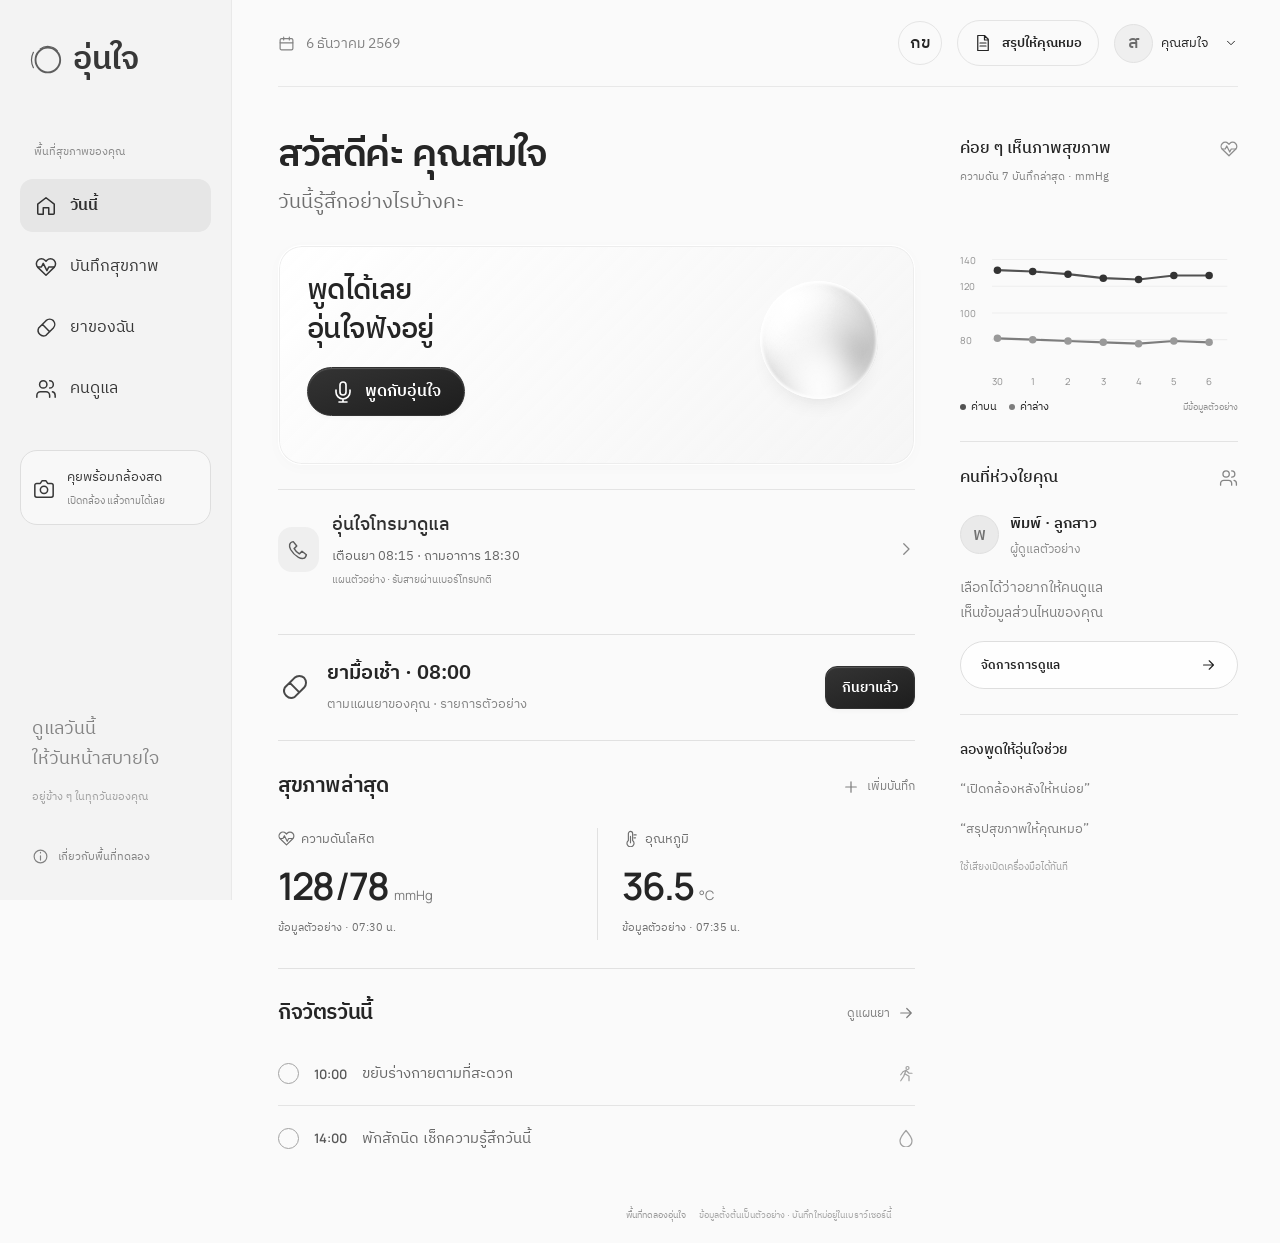
==== prototype/index.html @ 1c6ac7dd "Add Aunjai health companion prototype with continuous voice and camera" ====
<!doctype html>
<html lang="th">
<head>
  <meta charset="UTF-8">
  <meta name="viewport" content="width=device-width, initial-scale=1, viewport-fit=cover">
  <meta name="theme-color" content="#f8f8f8">
  <meta name="description" content="อุ่นใจ ผู้ช่วยจดจำสุขภาพระหว่างวัน ต้นแบบสำหรับผู้สูงอายุและคนที่ห่วงใย">
  <title>อุ่นใจ · ดูแลวันนี้ ให้วันหน้าสบายใจ</title>
  <link rel="icon" href="./assets/favicon.svg" type="image/svg+xml">
  <link rel="preconnect" href="https://fonts.googleapis.com">
  <link rel="preconnect" href="https://fonts.gstatic.com" crossorigin>
  <link href="https://fonts.googleapis.com/css2?family=Manrope:wght@400;500;600;700;800&family=IBM+Plex+Sans+Thai:wght@400;500;600;700&display=swap" rel="stylesheet">
  <link rel="stylesheet" href="./styles.css">
  <link rel="stylesheet" href="./conversation.css">
</head>
<body>
  <a class="skip-link" href="#content">ข้ามไปเนื้อหา</a>
  <aside id="sidebar" class="sidebar" aria-label="เมนูหลัก"></aside>
  <div class="workspace">
    <header id="header" class="topbar"></header>
    <main id="content" tabindex="-1"></main>
    <footer class="app-footer"><span class="status-dot"></span> พื้นที่ทดลองอุ่นใจ <span>ข้อมูลตั้งต้นเป็นตัวอย่าง · บันทึกใหม่อยู่ในเบราว์เซอร์นี้</span></footer>
  </div>
  <nav id="mobile-nav" class="mobile-nav" aria-label="เมนูมือถือ"></nav>
  <dialog id="modal" aria-labelledby="modal-title"></dialog>
  <div id="toast" class="toast" role="status" aria-live="polite"></div>
  <script type="module" src="./app.js"></script>
</body>
</html>
---- prototype/styles.css ----
:root {
  --forest: #424242; --deep: #343434; --muted: #707070; --sage: #e4e4e4;
  --peach: #dcdcdc; --orange: #6a6a6a; --line: rgba(65,92,69,.12);
  --glass: rgba(255,255,249,.58); --shadow: 0 8px 32px rgba(54,76,46,.045), inset 0 1px 1px #ffffffed, inset 0 -1px 1px #ffffff66;
  --radius: 24px; --font: 'Sarabun', sans-serif; --numbers: 'Manrope','Sarabun',sans-serif;
  color: var(--forest); font-family: var(--font); font-size: 16px; font-synthesis: none;
  background: #f0f0f0;
}
* { box-sizing: border-box; }
body { margin: 0; min-width: 320px; min-height: 100vh; background: radial-gradient(ellipse at 90% 3%,#dadadaa8,transparent 36%),radial-gradient(ellipse at 64% 35%,#dcdcdc85,transparent 38%),radial-gradient(ellipse at 10% 85%,#c9c9c98f,transparent 42%),#f2f2f2; background-attachment: fixed; }
body::before { content:''; position: fixed; width: 500px; height: 500px; top: -380px; left: 50%; border-radius: 50%; background: #cccccc85; filter: blur(45px); z-index: -1; }
button, input, textarea, select { font: inherit; }
button, a, input, textarea, select { -webkit-tap-highlight-color: transparent; }
button, a { touch-action: manipulation; }
button { cursor: pointer; color: inherit; }
a { color: inherit; text-decoration: none; }
button { border: 0; }
button:disabled { opacity: .4; cursor: not-allowed; }
:focus-visible { outline: 3px solid #727272; outline-offset: 5px; }
h1,h2,h3,p { margin: 0; }
h1 { font-size: clamp(30px,3vw,42px); line-height: 1.45; font-weight: 700; letter-spacing: -.8px; }
h2 { font-size: 23px; line-height: 1.5; font-weight: 700; }
h3 { font-size: 20px; line-height: 1.5; font-weight: 600; }
p { line-height: 1.65; }
small { font-size: 14px; }
.icon { width: 24px; height: 24px; flex-shrink: 0; vertical-align: middle; }
[hidden] { display: none !important; }
.skip-link { position: fixed; top: -100px; left: 16px; z-index: 100; padding: 12px 24px; background: var(--deep); color: white; border-radius: 12px; }
.skip-link:focus { top: 16px; }
.glass { border: 1px solid #fdfdfde8; border-radius: var(--radius); background: var(--glass); box-shadow: var(--shadow); backdrop-filter: blur(24px) saturate(125%); -webkit-backdrop-filter: blur(24px) saturate(125%); }
.sidebar { width: 238px; position: fixed; inset: 16px auto 16px 16px; z-index: 5; border-radius: 28px; padding: 34px 18px 18px; display: flex; flex-direction: column; overflow: hidden; color: #f4f4f4; border: 1px solid #ffffff8f; background: linear-gradient(145deg,#5c5c5cf0,#424242ee 60%,#545454f0); box-shadow: inset 1px 1px 4px #ffffff80, 6px 18px 36px #42424220; backdrop-filter: blur(32px); }
.brand { display: flex; gap: 11px; align-items: center; padding: 0 12px; font-size: 34px; font-weight: 700; letter-spacing: -.4px; }
.brand>svg { width: 37px; height: 46px; color: #e7e7e7; }
.brand small { display: block; font: 6px var(--numbers); font-weight: 600; letter-spacing: 1.1px; margin-top: 3px; color: #d2d2d2; white-space: nowrap; }
.sidebar-label { font-size: 12px; color: #c8c8c8; margin: 50px 16px 18px; }
.nav-item { min-height: 57px; margin-bottom: 9px; display: flex; align-items: center; gap: 14px; border: 1px solid transparent; border-radius: 15px; padding: 0 17px; font-size: 18px; font-weight: 500; position: relative; transition: background .2s, transform .2s; }
.nav-item:hover { background: #ffffff10; }
.nav-item.active { background: linear-gradient(135deg,#f9f9f9ec,#e9e9e9d9); color: #414141; border: 1px solid #fff9; box-shadow: 0 3px 12px #21212114,inset 0 1px 1px white; font-weight: 700; }
.nav-item.active i { width: 5px; height: 5px; border-radius: 50%; background: #5a5a5a; margin-left: auto; }
.sidebar-camera { display: flex; align-items: center; text-align: left; gap: 10px; margin: 22px 5px 10px; padding: 17px 10px; min-height: 80px; border-radius: 17px; background: #ffffff0b; border: 1px solid #ffffff30; font-size: 14px; }
.sidebar-camera>svg:last-child { display: none; }
.sidebar-camera small { display: block; font-size: 11px; margin-top: 5px; color: #d5d5d5; }
.sidebar-bottom { position: relative; margin-top: auto; padding: 55px 16px 30px; }
.sidebar-bottom p { font-size: 24px; font-weight: 500; line-height: 1.6; position: relative; }
.sidebar-bottom>span { font-size: 12px; color: #cbcbcb; display: block; margin-top: 13px; }
.leaf-art { position: absolute; transform: rotate(20deg); width: 210px; right: -85px; bottom: 60px; color: #ffffff07; }
.sidebar-help { background: none; text-align: left; font-size: 12px; padding: 12px 16px 4px; display: flex; gap: 9px; color: #d8d8d8; position: relative; }
.sidebar-help .icon { width: 17px; height: 17px; }
.workspace { margin-left: 277px; padding-right: 32px; max-width: 1900px; }
.topbar { height: 96px; display: flex; align-items: center; justify-content: space-between; gap: 20px; border-bottom: 1px solid #ababab2b; }
.date-line { display: flex; gap: 11px; align-items: center; font-size: 15px; color: #5f5f5f; }
.date-line .icon { width: 19px; }
.header-actions { display: flex; align-items: center; gap: 18px; }
.text-size { height: 43px; width: 45px; font-weight: 600; font-size: 19px; background: #ffffff60; border: 1px solid #fff; border-radius: 13px; }
.text-size.selected { background: var(--forest); color: white; }
.profile { display: flex; align-items: center; gap: 9px; background: none; font-size: 15px; padding: 0; min-height: 48px; }
.profile>.icon { width: 14px; margin-left: 8px; }
.avatar { display: inline-flex; justify-content: center; align-items: center; width: 42px; height: 42px; border-radius: 50%; border: 1px solid #fff; background: linear-gradient(135deg,#e0e0e0,#c8c8c8); color: #585858; font-size: 22px; font-weight: 500; flex-shrink: 0; }
.avatar.peach { background: linear-gradient(135deg,#e8e8e8,#cacaca); color: #5b5b5b; }
.avatar.big { width: 80px; height: 80px; font-size: 40px; }
.mobile-brand,.mobile-nav { display: none; }
main { padding-top: 32px; min-height: calc(100vh - 145px); }
.dashboard { display: grid; grid-template-columns: minmax(0,1fr) 295px; gap: 25px; max-width: 1320px; margin: auto; }
.main-column { min-width: 0; }
.greeting { margin-bottom: 25px; }
.soft-label { color: #787878; font-size: 13px; margin-bottom: 5px; }
.greeting p { color: #6a6a6a; font-size: 19px; margin-top: 3px; }
.greeting-sun { display: inline-flex; margin-left: 13px; color: #7d7d7d; vertical-align: middle; }
.greeting-sun .icon { width: 28px; height: 28px; stroke-width: 1.25; }
.assistant-card { min-height: 260px; padding: 26px 30px 22px; position: relative; overflow: hidden; background: linear-gradient(115deg,#eaeaeacf 25%,#eeeeee4f 70%,#ebebeb91); border-color: #fff; box-shadow: 0 12px 40px #87878712,inset 0 1px 2px #fff; }
.assistant-card::before { content:''; position: absolute; width: 340px; height: 340px; background: radial-gradient(circle,#f8f8f8ac,transparent 66%); right: -65px; top: -60px; }
.assistant-copy { position: relative; z-index: 2; }
.assistant-label { display: inline-flex; align-items: center; gap: 7px; font-size: 12px; color: #6a6a6a; margin-bottom: 10px; }
.status-dot { width: 6px; height: 6px; background: #6f6f6f; border-radius: 50%; display: inline-block; box-shadow: 0 0 0 3px #9a9a9a13; flex-shrink: 0; }
.assistant-card h2 { font-size: clamp(28px,2.6vw,37px); letter-spacing: -.4px; line-height: 1.35; font-weight: 700; }
.assistant-card p { font-size: 16px; color: #626262; margin: 13px 0 18px; }
.assistant-copy>.button { min-height: 51px; padding: 10px 23px; }
.assistant-signature { position: absolute; bottom: 20px; right: 24px; font: 8px var(--numbers); letter-spacing: 2px; color: #7a7a7a; }
.button { display: inline-flex; gap: 10px; justify-content: center; align-items: center; min-height: 51px; border-radius: 14px; padding: 11px 20px; font-size: 17px; font-weight: 600; white-space: normal; transition: transform .18s,box-shadow .18s,background .18s; border: 1px solid transparent; }
.button:hover:not(:disabled) { transform: translateY(-2px); box-shadow: 0 6px 18px #3d3d3d16; }
.button:active:not(:disabled) { transform: translateY(0) scale(.98); }
.button.primary { background: linear-gradient(145deg,#555555,#404040); color: #fefefe; border: 1px solid #787878; box-shadow: inset 0 1px 1px #ffffff48,0 3px 6px #40404012; }
.button.outline { background: #ffffff60; border-color: #88888850; }
.button.subtle { background: #ffffff75; border: 1px solid white; }
.button.compact { min-height: 43px; padding: 9px 16px; font-size: 15px; }
.button.full { width: 100%; }
.text-button { display: inline-flex; align-items: center; justify-content: center; gap: 7px; background: none; font-size: 14px; padding: 8px 0; min-height: 42px; font-weight: 600; }
.text-button .icon { width: 18px; height: 18px; }
.text-button:hover { text-decoration: underline; text-underline-offset: 4px; }
.camera-link { margin-left: 15px; font-size: 13px; }
.icon-button { display: inline-flex; align-items: center; justify-content: center; min-height: 46px; min-width: 46px; border-radius: 13px; background: #ffffff66; border: 1px solid #fff9; }
.close-button span { display: none; }
.orb-scene { width: 215px; height: 225px; position: absolute; right: 10px; top: 42px; z-index: 1; pointer-events: none; animation: float 7s ease-in-out infinite; }
.orb { border-radius: 50%; position: absolute; border: 1px solid #fff9; box-shadow: inset -15px -14px 25px #82828224,inset 5px 4px 10px #ffffffd6, 3px 12px 22px #7b7b7b0c; }
.orb-main { width: 123px; height: 158px; left: 60px; top: 20px; transform: rotate(29deg); background: radial-gradient(ellipse at 30% 19%,#f5f5f5fa 1%,#d9d9d9dd 28%,#c0c0c0cc 65%,#a6a6a666 100%); }
.orb-main::after { content:''; position: absolute; width: 70px; height: 104px; border-radius: 50%; left: 9px; top: 5px; border-left: 4px solid #fff9; filter: blur(2px); }
.orb-small { width: 69px; height: 74px; background: radial-gradient(circle at 24% 22%,#f8f8f8,#c9c9c99e 65%,#96969677); top: 129px; left: 30px; transform: rotate(-20deg); z-index: 3; }
.orb-orbit { width: 220px; height: 73px; border: 1px solid #9b9b9ba6; border-top-color: #f7f7f7; border-bottom-color: #96969688; border-radius: 50%; transform: rotate(-33deg); position: absolute; top: 95px; left: -4px; z-index: 4; box-shadow: 0 1px 0 #fff8; }
.orb-shadow { position: absolute; width: 160px; height: 15px; background: #80808022; border-radius: 50%; top: 203px; left: 34px; filter: blur(9px); }
.orb-spark { position: absolute; width: 3px; height: 3px; background: #fdfdfd; border-radius: 50%; top: 11px; left: 39px; box-shadow: 152px 142px 1px #fff; }
@keyframes float { 0%,100%{transform: translateY(0) rotate(-2deg)} 50%{transform: translateY(-7px) rotate(2deg)} }
.med-reminder { display: flex; align-items: center; gap: 16px; padding: 20px 23px; margin-top: 20px; background: linear-gradient(110deg,#e4e4e4da,#e2e2e288); border-color: #f6f6f6; }
.reminder-icon { width: 49px; height: 49px; border-radius: 15px; background: #fff6; border: 1px solid #fff9; color: #757575; display: flex; align-items: center; justify-content: center; flex-shrink: 0; }
.reminder-icon .icon { width: 27px; height: 27px; }
.small-label { font-size: 11px; color: #6c6c6c; display: block; margin-bottom: 1px; }
.med-reminder h3 { font-size: 20px; font-weight: 700; }
.med-reminder p { font-size: 13px; color: #6d6d6d; margin-top: 3px; }
.med-reminder>.button,.med-reminder>.done-pill { margin-left: auto; flex-shrink: 0; }
.med-reminder.completed { background: #e4e4e4a8; }
.done-pill { display: inline-flex; align-items: center; gap: 5px; font-size: 15px; }
.section-heading { display: flex; align-items: center; justify-content: space-between; gap: 12px; }
.section-heading h2 { font-size: 21px; }
.section-heading h2>span { font-size: 13px; color: #878787; font-weight: 400; margin-left: 6px; }
.health-section { margin-top: 21px; }
.metrics { display: grid; grid-template-columns: 1fr 1fr; gap: 15px; margin-top: 10px; }
.metric-card { text-align: left; padding: 17px 20px 16px; background: linear-gradient(135deg,#f2f2f2b8,#e7e7e775); transition: transform .2s; }
.metric-card:hover { transform: translateY(-3px); }
.metric-label { display: flex; gap: 9px; align-items: center; font-size: 15px; font-weight: 600; }
.metric-label>.icon { width: 23px; height: 23px; }
.metric-label>.metric-plus { width: 14px; height: 14px; margin-left: auto; color: #858585; }
.metric-value { font: 700 clamp(30px,2.8vw,39px) var(--numbers); margin: 5px 0 7px 31px; letter-spacing: -1.5px; white-space: nowrap; }
.metric-value .value-slash { font-weight: 400; color: #727272; padding: 0 1px; }
.metric-unit { font-size: 13px; letter-spacing: 0; font-weight: 500; margin-left: 7px; }
.metric-meta { margin-left: 31px; font-size: 11px; color: #6e6e6e; }
.metric-meta>span { color: #7c7c7c; }
.daily-section { margin-top: 22px; }
.daily-list { margin-top: 9px; padding: 4px 19px; }
.daily-row { display: flex; gap: 16px; align-items: center; min-height: 62px; padding: 10px 0; width: 100%; text-align: left; border-bottom: 1px solid var(--line); background: none; }
.daily-row:last-child { border-bottom: 0; }
.task-check { width: 21px; height: 21px; border: 1.4px solid #959595; border-radius: 50%; flex-shrink: 0; }
.task-check .icon { width: 15px; height: 15px; display: block; margin: 2px; }
.daily-row.done .task-check { background: var(--forest); border-color: var(--forest); color: white; }
.task-time { font: 600 13px var(--numbers); color: #757575; }
.task-title { font-size: 15px; }
.task-end { margin-left: auto; color: #8c8c8c; font-size: 12px; }
.task-end .icon { width: 20px; }
.right-column { padding-top: 11px; display: flex; flex-direction: column; gap: 20px; }
.calendar-card { padding: 22px 21px 16px; }
.calendar-card h3 { font-size: 16px; font-weight: 600; }
.calendar-card .section-heading>.icon { width: 19px; height: 19px; color: #757575; }
.calendar-grid { display: grid; grid-template-columns: repeat(7,1fr); gap: 5px 0; margin-top: 16px; text-align: center; }
.calendar-grid>span { height: 27px; display: flex; align-items: center; justify-content: center; font: 500 12px var(--numbers); }
.calendar-grid>.weekday { font: 12px var(--font); color: #949494; margin-bottom: 3px; }
.calendar-grid>.current { background: #b9b9b9; color: #383838; border: 1px solid #eaeaea; border-radius: 50%; width: 28px; justify-self: center; box-shadow: inset 0 1px 1px #fff8,0 2px 6px #87878715; }
.calendar-caption { display: flex; align-items: center; justify-content: center; gap: 8px; margin-top: 16px; padding-top: 13px; border-top: 1px solid var(--line); font-size: 11px; color: #7c7c7c; }
.chart-card { padding: 22px 20px 17px; }
.chart-card h3 { font-size: 16px; }
.chart-card .section-heading>.icon { width: 18px; height: 18px; color: #8d8d8d; }
.chart-card>p { font-size: 11px; color: #828282; margin-top: 4px; }
.bp-chart { width: 100%; display: block; margin-top: 11px; overflow: visible; }
.bp-chart text { font: 9px var(--numbers); fill: #8d8d8d; }
.chart-grid { stroke: #74747416; stroke-width: 1; }
.chart-line { fill: none; stroke-width: 2; stroke-linecap: round; stroke-linejoin: round; }
.chart-line.sys { stroke: #525252; }
.chart-line.dia { stroke: #7d7d7d; }
.chart-legend { display: flex; gap: 12px; align-items: center; margin-top: 8px; }
.chart-legend span { font-size: 11px; display: flex; align-items: center; gap: 5px; }
.chart-legend i { width: 6px; height: 6px; border-radius: 50%; background: #525252; }
.chart-legend span:nth-child(2) i { background: #7d7d7d; }
.chart-legend small { margin-left: auto; font-size: 9px; color: #8e8e8e; }
.family-card { padding: 20px; }
.family-card .section-heading h3 { font-size: 16px; }
.family-card .section-heading>.icon { width: 19px; color: #858585; }
.family-person { display: flex; gap: 11px; align-items: center; margin-top: 17px; }
.family-person strong { font-size: 15px; font-weight: 600; }
.family-person div>span { display: block; font-size: 12px; color: #8c8c8c; margin-top: 3px; }
.family-card>p { margin: 16px 0; font-size: 14px; color: #7f7f7f; }
.family-card>.button { width: 100%; font-size: 13px; min-height: 42px; justify-content: space-between; background: #f4f4f43b; }
.family-card>.button .icon { width: 17px; }
.app-footer { padding: 25px 0 20px; display: flex; justify-content: center; align-items: center; gap: 7px; color: #7c7c7c; font-size: 10px; }
.app-footer>span:last-child { margin-left: 6px; color: #838383; }
.full-page { max-width: 1250px; margin: auto; }
.page-heading { display: flex; align-items: center; justify-content: space-between; gap: 20px; margin: 8px 0 30px; }
.page-heading p { color: #717171; font-size: 18px; margin-top: 5px; }
.history-tools { display: flex; padding: 10px 17px; justify-content: space-between; gap: 10px; margin-bottom: 22px; border-radius: 20px; }
.filter-tabs { display: flex; flex-wrap: wrap; align-items: center; gap: 4px; }
.filter { min-height: 45px; font-size: 15px; padding: 8px 15px; background: none; border-radius: 12px; }
.filter.active { background: #e2e2e2d9; font-weight: 600; box-shadow: inset 0 1px 1px #fff; }
.timeline { padding: 25px 28px; }
.muted { color: #838383; font-size: 14px; }
.event-row { display: flex; align-items: flex-start; gap: 17px; padding: 23px 0; border-bottom: 1px solid var(--line); }
.event-row:last-child { border: 0; padding-bottom: 4px; }
.event-icon { display: inline-flex; align-items: center; justify-content: center; width: 44px; height: 44px; border: 1px solid #fff; background: #e4e4e4a8; border-radius: 14px; flex-shrink: 0; }
.event-icon.symptom,.event-icon.dose { background: #e1e1e1a8; }
.event-body { flex: 1; min-width: 0; }
.event-title { display: flex; align-items: center; gap: 10px; flex-wrap: wrap; }
.event-title h3 { font-size: 18px; }
.source { display: inline-block; padding: 3px 8px; border: 1px solid #b0b0b04a; background: #f6f6f696; font-size: 10px; border-radius: 6px; white-space: nowrap; color: #6e6e6e; }
.source.demo { background: #e7e7e785; border-color: #c5c5c554; color: #6f6f6f; }
.event-body p { font-size: 20px; margin: 4px 0; overflow-wrap: anywhere; }
.event-body>small { color: #848484; font-size: 12px; }
.event-photo { display: block; max-width: 260px; max-height: 200px; border-radius: 15px; margin-top: 12px; }
.privacy-note { display: flex; align-items: center; gap: 8px; color: #818181; font-size: 13px; margin-top: 20px; }
.privacy-note>.icon { width: 17px; height: 17px; }
.empty-state { text-align: center; padding: 50px 20px; color: #747474; }
.empty-state>.icon { width: 45px; height: 45px; color: #9c9c9c; margin-bottom: 15px; }
.empty-state h3 { margin-bottom: 8px; }
.empty-state p { font-size: 16px; margin-bottom: 20px; }
.notice { padding: 18px 22px; display: flex; gap: 15px; align-items: center; margin-bottom: 24px; background: #eaeaeaa1; }
.notice p { font-size: 16px; color: #686868; }
.notice strong { font-weight: 500; }
.medication-grid { display: grid; grid-template-columns: 1fr 1fr; gap: 24px; }
.medication-card { padding: 27px; }
.medication-top { display: flex; align-items: center; gap: 12px; margin-bottom: 25px; }
.round-icon { display: inline-flex; align-items: center; justify-content: center; width: 49px; height: 49px; border: 1px solid #fff; background: #e6e6e6ae; border-radius: 16px; flex-shrink: 0; }
.period { color: #7f7f7f; }
.med-time { font: 600 27px var(--numbers); margin-left: auto; }
.med-time>small { font: 14px var(--font); }
.medication-card>p { color: #858585; font-size: 15px; margin: 8px 0 22px; }
.medication-status { display: flex; align-items: center; gap: 8px; margin: 20px 0; font-size: 16px; color: #797979; }
.medication-status .icon { width: 19px; }
.medication-status.is-done { color: #636363; }
.medication-card>.button { width: 100%; }
.snooze-button { margin: 8px auto 0; display: flex; font-size: 14px; }
.medication-history { margin-top: 26px; padding: 25px 28px; }
.medication-history>.muted { padding: 28px 0; }
.care-layout { display: grid; grid-template-columns: 1.1fr 1fr; gap: 24px; }
.consent-panel,.caregiver-preview { padding: 28px; }
.family-person.large { margin: 0; }
.family-person.large h2 { font-size: 23px; }
.family-person.large .avatar { width: 58px; height: 58px; font-size: 28px; }
.family-person.large>.source { margin-left: auto; }
.consent-panel>p { margin: 23px 0; color: #777777; font-size: 18px; }
.toggle-row { display: flex; gap: 12px; align-items: center; position: relative; border-top: 1px solid var(--line); padding: 23px 0; cursor: pointer; }
.toggle-row>span:first-child { flex: 1; }
.toggle-row strong { display: block; font-weight: 600; font-size: 17px; }
.toggle-row small { display: block; font-size: 13px; color: #818181; margin-top: 6px; }
.toggle-row input { opacity: 0; position: absolute; right: 0; width: 52px; height: 40px; cursor: pointer; }
.toggle-ui { height: 29px; width: 49px; border-radius: 30px; background: #cecece; box-shadow: inset 0 1px 3px #32323219; flex-shrink: 0; pointer-events: none; }
.toggle-ui::after { content:''; display: block; width: 23px; height: 23px; border-radius: 50%; background: #fdfdfd; margin: 3px; box-shadow: 0 1px 4px #4d4d4d22; transition: transform .2s; }
.toggle-row input:checked+.toggle-ui { background: #616161; }
.toggle-row input:checked+.toggle-ui::after { transform: translateX(20px); }
.toggle-row input:focus-visible+.toggle-ui { outline: 3px solid #7f7f7f; outline-offset: 4px; }
.consent-note { display: flex; gap: 10px; align-items: center; margin-top: 10px; padding: 16px; border: 1px solid #fff; background: #f0f0f088; border-radius: 15px; }
.consent-note p { font-size: 13px; color: #787878; }
.caregiver-preview>.section-heading h2 { font-size: 18px; }
.preview-person { display: flex; gap: 10px; align-items: center; padding: 24px 0; border-bottom: 1px solid var(--line); }
.preview-person strong { font-size: 17px; }
.preview-person small { display: block; color: #848484; margin-top: 5px; }
.care-summary { padding-top: 20px; }
.care-summary h3 { font-size: 17px; margin-bottom: 10px; }
.care-summary>div { display: flex; justify-content: space-between; gap: 20px; padding: 12px 0; border-bottom: 1px solid var(--line); font-size: 15px; }
.care-summary>div>span:last-child { color: #7a7a7a; }
.care-summary small { display: block; font-size: 10px; color: #8f8f8f; margin-top: 4px; }
.care-summary strong { font-size: 15px; }
.doctor-banner { margin-top: 25px; display: flex; gap: 22px; align-items: center; padding: 28px; background: #e4e4e494; }
.doctor-banner h2 { font-size: 22px; }
.doctor-banner p { font-size: 16px; margin-top: 6px; color: #787878; }
.doctor-banner>.button { margin-left: auto; }
dialog { width: min(540px,calc(100% - 32px)); max-height: calc(100dvh - 48px); border: 1px solid #ffffffe6; border-radius: 28px; padding: 0; background: #f7f7f7f5; color: var(--forest); box-shadow: 0 35px 130px #29292950,inset 0 1px 2px white; backdrop-filter: blur(35px); -webkit-backdrop-filter: blur(35px); }
dialog::backdrop { background: #2f2f2f55; backdrop-filter: blur(7px); -webkit-backdrop-filter: blur(7px); }
dialog[open] { animation: modal-in .22s ease-out; }
@keyframes modal-in { from{opacity:0;transform:translateY(15px) scale(.98)} to{opacity:1;transform:none} }
.dialog-open { overflow: hidden; }
.modal-header { padding: 24px 27px 20px; display: flex; justify-content: space-between; gap: 16px; border-bottom: 1px solid var(--line); align-items: flex-start; }
.modal-header h2 { font-size: 25px; }
.modal-header p { font-size: 14px; color: #7f7f7f; margin-top: 5px; }
.modal-icon { display: inline-flex; vertical-align: middle; margin-bottom: 8px; color: #7e7e7e; }
.record-form { padding: 25px 27px 28px; }
.field-label { font-size: 18px; font-weight: 500; display: block; }
input:not([type="checkbox"]),textarea,select { border: 1px solid #c3c3c3; border-radius: 13px; background: #fdfdfdc7; color: var(--forest); min-height: 55px; padding: 13px 16px; width: 100%; font-size: 19px; }
textarea { resize: vertical; line-height: 1.7; }
input::placeholder,textarea::placeholder { color: #959595; font-size: 17px; }
.record-form select { margin: 11px 0 23px; }
.field-pair { display: grid; grid-template-columns: 1fr 1fr; gap: 18px; }
.field-pair label { font-size: 18px; }
.field-pair label>span,.field-label>span { font-size: 13px; color: #8c8c8c; margin-left: 4px; }
.field-pair input { display: block; margin-top: 9px; font: 600 29px var(--numbers); padding: 16px; min-height: 73px; }
.field-label textarea,.field-label input { margin-top: 10px; display: block; }
.field-help { font-size: 13px; color: #858585; margin-top: 10px; }
.camera-record { width: 100%; font-size: 16px; margin-top: 23px; min-height: 55px; border-style: dashed !important; }
.attachment-preview { position: relative; margin-top: 20px; border-radius: 16px; overflow: hidden; background: #e4e4e4; }
.attachment-preview img { width: 100%; max-height: 180px; object-fit: contain; display: block; }
.attachment-preview>span { padding: 10px; display: flex; gap: 8px; justify-content: center; font-size: 13px; background: #f4f4f4; }
.attachment-preview .icon { width: 17px; height: 17px; }
.form-note { display: flex; gap: 8px; align-items: center; font-size: 13px; color: #808080; margin: 20px 0; }
.form-note>.icon { width: 17px; height: 17px; }
.form-error { color: #595959; font-size: 15px; margin-bottom: 12px; }
.voice-body { padding: 0 27px 25px; }
.voice-orb { height: 150px; position: relative; width: 180px; margin: 0 auto; }
.voice-orb>.orb-scene { transform: scale(.65); transform-origin: center; top: -40px; right: -10px; animation: float 6s ease-in-out infinite; }
.voice-orb.listening { filter: drop-shadow(0 0 22px #bbbbbb); }
.voice-intro { text-align: center; }
.voice-intro h3 { font-size: 24px; }
.voice-intro>.assistant-label { font-size: 11px; margin-bottom: 8px; }
#voice-status { margin: 7px 0 20px; font-size: 15px; color: #797979; min-height: 25px; }
.voice-controls { display: flex; align-items: center; gap: 9px; justify-content: center; }
.voice-controls>.button { font-size: 16px; }
.voice-input { margin-top: 23px; }
.voice-input>label { font-size: 14px; color: #848484; }
.voice-input>div { display: flex; gap: 8px; margin-top: 9px; }
.voice-input input { font-size: 16px; min-width: 0; }
.assistant-bubble { display: flex; gap: 11px; padding: 17px; border: 1px solid #fff; border-radius: 17px; background: #eaeaeab8; margin-top: 22px; }
.assistant-bubble p { font-size: 17px; }
.assistant-bubble .icon { width: 20px; }
.response-actions { display: flex; flex-wrap: wrap; gap: 8px; margin-top: 13px; }
.response-actions>.button { font-size: 15px; }
.example-commands { margin-top: 24px; }
.example-commands>span { font-size: 12px; color: #848484; }
.example-commands>div { display: flex; flex-wrap: wrap; gap: 7px; margin-top: 9px; }
.example-commands button { font-size: 13px; min-height: 40px; padding: 9px 13px; border: 1px solid #fff; border-radius: 12px; background: #ebebebac; }
.fine-print { font-size: 11px; color: #828282; margin-top: 23px; line-height: 1.8; }
.camera-modal { width: min(580px,calc(100% - 28px)); background: linear-gradient(145deg,#585858f5,#353535fa); color: #f5f5f5; border-color: #b0b0b0; }
.camera-modal .modal-header { border-color: #ffffff1a; padding: 22px 24px 16px; }
.camera-modal .modal-header h2 { font-size: 24px; }
.camera-modal .modal-header p { color: #dcdcdc; font-size: 13px; }
.camera-modal .modal-header .close-button { background: #ffffff0d; border-color: #ffffff33; }
.camera-modal .modal-icon { display: none; }
.live-camera { position: relative; margin: 18px 22px 0; aspect-ratio: 4/3; border-radius: 22px; overflow: hidden; background: radial-gradient(ellipse at 30% 30%,#8b8b8b55,transparent),#343434; border: 1px solid #c0c0c044; box-shadow: inset 0 1px 8px #d0d0d02b; }
.live-camera video,.live-camera>img { width: 100%; height: 100%; object-fit: cover; display: block; }
.mirrored { transform: scaleX(-1); }
.camera-empty { position: absolute; inset: 0; display: flex; align-items: center; justify-content: center; flex-direction: column; text-align: center; z-index: 2; background: #44444466; padding: 30px; }
.camera-empty>.icon { width: 45px; height: 45px; color: #ebebeb; margin-bottom: 15px; }
.camera-empty h3 { font-size: 20px; color: #f5f5f5; }
.camera-empty p { font-size: 14px; color: #d5d5d5; margin: 10px 0 18px; }
.camera-primary { background: linear-gradient(135deg,#f5f5f5,#dcdcdc); color: #434343; border: 1px solid #fff9; min-height: 45px; font-size: 15px; }
.viewfinder { position: absolute; inset: 22px; pointer-events: none; z-index: 3; }
.viewfinder i { position: absolute; width: 22px; height: 22px; border: solid #eeeeeeba; border-width: 2px 0 0 2px; border-radius: 9px 0 0; }
.viewfinder i:nth-child(2) { right: 0; transform: rotate(90deg); }
.viewfinder i:nth-child(3) { bottom: 0; transform: rotate(-90deg); }
.viewfinder i:nth-child(4) { bottom: 0; right: 0; transform: rotate(180deg); }
.camera-frame-note { position: absolute; bottom: 10px; left: 0; right: 0; text-align: center; font-size: 10px; color: #f7f7f7; text-shadow: 0 1px 4px #000; z-index: 4; }
.camera-live-badge { position: absolute; top: 15px; left: 15px; z-index: 5; display: flex; align-items: center; gap: 7px; background: #2d2d2de0; border: 1px solid #ffffff40; border-radius: 9px; padding: 7px 11px; font-size: 11px; }
.camera-live-badge .status-dot { background: #c6c6c6; }
.camera-toolbar { display: flex; align-items: center; justify-content: space-around; padding: 16px 30px 12px; }
.camera-tool { display: flex; flex-direction: column; align-items: center; gap: 7px; background: none; font-size: 12px; padding: 7px; min-width: 90px; cursor: pointer; }
.camera-tool>.icon { width: 27px; height: 27px; stroke-width: 1.4; }
.shutter { display: flex; align-items: center; justify-content: center; width: 65px; height: 65px; border: 2px solid #f3f3f3; background: #eeeeee; border-radius: 50%; box-shadow: inset 0 0 0 5px #4b4b4b,inset 0 0 0 7px #cdcdcd; color: #4e4e4e; }
.shutter .icon { width: 22px; height: 22px; }
.shutter span { display: none; }
.camera-device-row { padding: 0 24px 14px; }
.camera-device-row label { font-size: 11px; display: block; margin-bottom: 5px; color: #d8d8d8; }
.camera-device-row select { min-height: 40px; font-size: 13px; background: #eaeaea; }
.capture-actions { display: flex; justify-content: center; gap: 10px; padding: 0 20px 20px; }
.camera-modal .capture-actions>.button { font-size: 14px; }
.camera-modal .capture-actions>.outline { background: #ffffff10; border-color: #ffffff40; }
.camera-modal .capture-actions>.primary { background: #efefef; color: #454545; }
.camera-conversation { margin: 0 22px; padding: 17px; background: #f2f2f2ed; color: var(--forest); border: 1px solid #fff9; border-radius: 20px; box-shadow: inset 0 1px 1px #fff; }
.camera-conversation h3 { font-size: 18px; display: flex; align-items: center; gap: 6px; }
.camera-conversation h3 .icon { width: 19px; height: 19px; }
.camera-demo-label { font-size: 9px; background: #e6e6e6; padding: 3px 5px; }
.camera-status { font-size: 11px; color: #787878; margin: 8px 0 11px; }
#camera-question-form { display: flex; gap: 7px; align-items: center; }
#camera-question-form input { font-size: 15px; min-height: 45px; padding: 10px 12px; min-width: 0; }
#camera-question-form .camera-primary { padding: 9px 12px; white-space: nowrap; font-size: 13px; background: #505050; color: white; }
#camera-question-form .camera-primary .icon { width: 17px; }
#camera-question-form .icon-button { min-width: 35px; min-height: 43px; border: 0; background: none; }
.camera-examples { display: flex; gap: 5px; align-items: center; flex-wrap: wrap; margin-top: 10px; }
.camera-examples>span { font-size: 10px; margin-right: 4px; color: #8c8c8c; }
.camera-examples>button { font-size: 12px; min-height: 34px; padding: 5px 10px; border: 1px solid #d5d5d5; background: #fbfbfb; border-radius: 9px; }
.camera-answer-bubble { margin-top: 12px; border-top: 1px solid #aaaaaa44; padding-top: 10px; }
.camera-answer-bubble>span { color: #717171; font-size: 10px; }
.camera-answer-bubble p { font-size: 17px; margin-top: 5px; }
.camera-answer-bubble .text-button { font-size: 13px; }
.camera-disclaimer { text-align: center; font-size: 10px; color: #d3d3d3; padding: 14px 20px 19px; }
.report-modal { width: min(930px,calc(100% - 32px)); }
.report-paper { margin: 25px; padding: 32px; background: #fefefe; border: 1px solid #e6e6e6; border-radius: 5px; }
.report-brand { display: flex; align-items: center; gap: 8px; padding-bottom: 17px; border-bottom: 1px solid #e7e7e7; }
.report-brand>svg { width: 22px; height: 28px; }
.report-brand>strong { font-size: 25px; }
.report-brand>span { font-size: 12px; color: #8d8d8d; margin-left: auto; }
.report-heading { display: flex; justify-content: space-between; align-items: flex-end; gap: 15px; margin: 22px 0; }
.report-heading h3 { font-size: 23px; }
.report-heading p,.report-heading>span { font-size: 13px; color: #747474; }
.report-heading>span { font-size: 11px; }
.report-disclaimer { background: #efefef; padding: 12px 16px; font-size: 12px; color: #6d6d6d; border-radius: 10px; }
.report-stats { display: grid; grid-template-columns: repeat(3,1fr); gap: 15px; margin: 24px 0; }
.report-stats>div { border-bottom: 1px solid #dddddd; padding-bottom: 13px; }
.report-stats strong { display: block; font: 600 30px var(--numbers); }
.report-stats span { display: block; font-size: 13px; margin-top: 7px; color: #7c7c7c; }
table { border-collapse: collapse; width: 100%; text-align: left; font-size: 12px; }
th,td { padding: 12px 8px; border-bottom: 1px solid #e6e6e6; line-height: 1.6; vertical-align: top; overflow-wrap: anywhere; }
th { background: #f3f3f3; font-weight: 600; }
th:first-child { width: 22%; }
.report-actions { display: flex; align-items: center; gap: 16px; padding: 0 25px 25px; }
.report-actions>span { font-size: 12px; color: #848484; }
.simple-modal { padding: 28px; }
.simple-modal h3 { margin-top: 15px; font-size: 26px; }
.simple-modal p { font-size: 18px; margin: 15px 0 22px; color: #717171; }
.toast { position: fixed; bottom: 24px; left: calc(50% + 100px); transform: translate(-50%,25px); z-index: 100; pointer-events: none; background: #3e3e3ef5; border: 1px solid #ffffff50; color: #f7f7f7; padding: 15px 23px; border-radius: 17px; box-shadow: 0 8px 25px #21212122; max-width: calc(100vw - 30px); font-size: 16px; opacity: 0; transition: opacity .2s,transform .2s; text-align: center; }
.toast.visible { opacity: 1; transform: translate(-50%,0); }
.large-text h1 { font-size: 44px; }
.large-text h2,.large-text .section-heading h2 { font-size: 26px; }
.large-text h3,.large-text .med-reminder h3 { font-size: 24px; }
.large-text p,.large-text .task-title,.large-text .button,.large-text .nav-item,.large-text .metric-label,.large-text .toggle-row strong,.large-text .event-body p { font-size: 21px; }
.large-text .metric-meta,.large-text .metric-meta>span,.large-text .field-help,.large-text .form-note { font-size: 15px; }
.large-text .dashboard { grid-template-columns: minmax(0,1fr) 295px; }
.large-text .camera-link { margin-left: 0; display: flex; justify-content: flex-start; }
.large-text .assistant-card { min-height: 360px; }
.large-text .med-reminder { flex-wrap: wrap; }
.large-text .med-reminder>.button { margin-left: 65px; }
@media(min-width:1600px) { .workspace{margin-left:300px;padding-right:48px}.dashboard{gap:35px;grid-template-columns:minmax(0,1fr) 325px}.assistant-card{min-height:330px;padding:30px 35px}.orb-scene{right:25px;top:57px;transform:scale(1.15)}.assistant-card p{font-size:18px}.calendar-card{padding:26px}.calendar-grid>span{height:31px}.metric-card{padding:20px 25px}.med-reminder{padding:23px 25px}.task-title{font-size:17px} }
@media(max-width:1250px) { .sidebar{width:210px;padding:30px 12px 15px}.workspace{margin-left:248px;padding-right:24px}.sidebar .brand{font-size:30px}.sidebar-label{margin-top:38px}.nav-item{font-size:16px;gap:11px}.sidebar-camera{font-size:14px}.sidebar-camera small{font-size:10px}.sidebar-camera>.icon:last-child{display:none}.dashboard{grid-template-columns:minmax(0,1fr) 255px;gap:18px}.assistant-card{padding:23px;min-height:305px}.assistant-card h2{font-size:30px}.orb-scene{right:-36px;opacity:.9;top:50px;width:200px}.assistant-copy{max-width:85%}.assistant-card p{font-size:15px}.camera-link{display:flex;margin:7px 0 0;justify-content:flex-start}.assistant-signature{font-size:6px;right:16px}.med-reminder{padding:17px 16px;gap:11px}.med-reminder h3{font-size:18px}.reminder-icon{width:41px;height:43px}.med-reminder>.button{padding:9px 12px;font-size:13px}.metric-card{padding:16px 13px}.metric-label{font-size:13px}.metric-meta{margin-left:0;font-size:10px}.metric-value{margin-left:0;font-size:33px}.metric-unit{font-size:11px}.task-title{font-size:14px}.task-time{font-size:12px}.daily-row{gap:11px}.chart-card{padding:19px 17px}.calendar-card{padding:20px 16px}.chart-card h3{font-size:15px}.header-actions{gap:12px}.header-report{font-size:13px;padding:8px 12px;min-height:43px}.care-layout{grid-template-columns:1fr}.doctor-banner{flex-wrap:wrap}.doctor-banner>.button{margin-left:70px}.large-text .dashboard{grid-template-columns:1fr}.large-text .right-column{display:none} }
@media(min-width:769px) and (max-width:1050px) { .dashboard{grid-template-columns:1fr}.right-column{display:grid;grid-template-columns:1fr 1fr;gap:18px}.family-card{display:none}.assistant-card{min-height:300px}.orb-scene{right:25px}.assistant-copy{max-width:70%}.assistant-card h2{font-size:36px}.camera-link{display:inline-flex;margin-left:12px}.assistant-signature{font-size:8px}.greeting h1{font-size:34px}.profile>span:not(.avatar){display:none}.topbar{height:84px}.page-heading{align-items:flex-start;flex-direction:column}.medication-grid{grid-template-columns:1fr}.history-tools{flex-direction:column}.history-tools>.text-button{justify-content:flex-start} }
@media(max-width:768px) {
  body{background:radial-gradient(ellipse at 0% 10%,#d2d2d27d,transparent 42%),radial-gradient(ellipse at 100% 31%,#d8d8d8a6,transparent 43%),radial-gradient(ellipse at 60% 88%,#dadadaa3,transparent 45%),#f2f2f2;background-attachment:fixed}
  .sidebar{display:none}.workspace{margin-left:0;padding:0 22px}.topbar{height:83px;border-bottom:1px solid #ababab26;gap:10px}.mobile-brand{display:flex;padding:0;font-size:29px;gap:8px}.mobile-brand>svg{width:27px;height:35px;color:#505050}.topbar>.date-line{display:none}.header-report{display:none}.header-actions{gap:10px}.text-size{width:39px;height:39px;border-radius:12px;font-size:17px}.profile{min-height:42px}.profile>.avatar{width:38px;height:38px;font-size:19px}.profile>span:not(.avatar),.profile>.icon{display:none}main{padding-top:23px;min-height:calc(100dvh - 165px)}.dashboard{display:block}.right-column{display:none}.greeting{margin-bottom:23px}.greeting .soft-label{font-size:11px;margin-bottom:7px}.greeting h1{font-size:30px;letter-spacing:-.8px}.greeting-sun{margin-left:8px}.greeting-sun>.icon{width:25px;height:25px}.greeting p{font-size:16px;margin-top:5px}.assistant-card{padding:22px 21px;min-height:293px;border-radius:25px}.assistant-card h2{font-size:31px;line-height:1.36}.assistant-card p{font-size:15px;line-height:1.65;margin:11px 0 17px}.assistant-card .assistant-label{font-size:10px;margin-bottom:12px}.assistant-card>.assistant-copy{max-width:none}.assistant-copy>.button{min-height:49px;font-size:16px;padding:10px 19px;border-radius:15px}.assistant-card>.orb-scene{top:72px;right:-30px;transform:scale(.78);width:186px;opacity:1}.assistant-card .camera-link{display:flex;justify-content:flex-start;margin:8px 0 0;font-size:12px;min-height:32px;padding:0}.assistant-signature{right:16px;bottom:19px;letter-spacing:1.4px;font-size:6px}.med-reminder{margin-top:17px;padding:17px 15px;gap:11px;border-radius:21px}.reminder-icon{width:38px;height:43px;border-radius:13px}.reminder-icon .icon{width:23px;height:23px}.med-reminder .small-label{font-size:9px}.med-reminder h3{font-size:16px}.med-reminder p{font-size:10px;line-height:1.6;margin-top:3px}.med-reminder>.button{font-size:12px;padding:8px 10px;min-height:42px;border-radius:12px;gap:4px}.med-reminder>.button>.icon{width:15px;height:15px}.health-section{margin-top:23px}.section-heading h2{font-size:20px}.section-heading h2>span{font-size:12px;margin-left:3px}.section-heading>.text-button{font-size:12px;min-height:38px}.metrics{gap:11px;margin-top:9px}.metric-card{border-radius:20px;padding:15px 14px}.metric-label{font-size:12px;gap:6px}.metric-label>.icon{width:21px;height:21px}.metric-label>.metric-plus{display:none}.metric-value{font-size:31px;margin:7px 0 5px;letter-spacing:-1.4px}.metric-unit{font-size:10px;margin-left:4px}.metric-meta{font-size:9px;line-height:1.6}.metric-meta>span{display:block}.daily-section{margin-top:24px}.daily-list{padding:3px 14px;border-radius:20px}.daily-row{gap:10px;min-height:63px}.task-check{width:19px;height:19px}.task-time{font-size:11px}.task-title{font-size:13px}.task-end .icon{width:17px;height:17px}.task-end{font-size:10px}.task-check .icon{width:13px;height:13px;margin:2px}.app-footer{padding:24px 0 127px;flex-wrap:wrap;font-size:9px;gap:5px;line-height:1.6}.app-footer>span:last-child{width:100%;margin:0;text-align:center}.app-footer>.status-dot{width:4px;height:4px}.mobile-nav{position:fixed;bottom:max(15px,env(safe-area-inset-bottom));left:15px;right:15px;max-width:550px;margin:auto;display:grid;grid-template-columns:repeat(5,1fr);align-items:center;padding:9px 8px 8px;border:1px solid #fff;border-radius:26px;background:linear-gradient(135deg,#fdfdfde8,#f4f4f4d9);backdrop-filter:blur(25px) saturate(150%);-webkit-backdrop-filter:blur(25px) saturate(150%);box-shadow:inset 0 1px 2px #fff,0 6px 28px #3d3d3d22;z-index:10}.mobile-item{display:flex;flex-direction:column;align-items:center;justify-content:center;gap:6px;min-height:53px;border-radius:17px;color:#767676;font-size:10px}.mobile-item .icon{width:23px;height:23px}.mobile-item.active{color:#424242;background:#e3e3e3a8;font-weight:700}.mobile-talk{display:flex;align-items:center;flex-direction:column;gap:5px;background:none;position:relative;align-self:center;font-size:10px;font-weight:600}.mobile-talk>.icon{width:48px;height:48px;background:linear-gradient(135deg,#6e6e6e,#404040);color:#f8f8f8;padding:12px;border-radius:50%;border:1px solid #949494;box-shadow:inset 0 1px 2px #fff8,0 3px 9px #38383822;margin-top:-25px;margin-bottom:1px}.toast{left:50%;bottom:110px;width:max-content;font-size:14px;padding:13px 19px}.page-heading{flex-direction:column;align-items:flex-start;margin:0 0 23px;gap:17px}.page-heading h1{font-size:30px}.page-heading p{font-size:16px}.page-heading>.button{font-size:15px;min-height:47px}.history-tools{padding:10px 12px;flex-direction:column;gap:5px;border-radius:20px}.history-tools>.text-button{justify-content:flex-start;margin-left:6px;font-size:13px}.filter-tabs{gap:2px}.filter{font-size:13px;padding:7px 11px;min-height:42px}.timeline{padding:20px 18px}.timeline .section-heading h2{font-size:20px}.event-row{gap:12px;padding:20px 0}.event-icon{width:37px;height:39px;border-radius:12px}.event-icon>.icon{width:21px;height:21px}.event-title{gap:5px}.event-title h3{font-size:16px}.event-body p{font-size:19px}.event-body>small{font-size:11px}.source{font-size:9px;padding:2px 5px}.event-row>.icon-button{min-width:35px;min-height:39px;background:none;border:0}.event-row>.icon-button .icon{width:18px}.privacy-note{font-size:11px;align-items:flex-start;line-height:1.7}.medication-grid{grid-template-columns:1fr;gap:18px}.medication-card{padding:23px}.notice{padding:15px;gap:11px}.notice p{font-size:14px}.notice>.icon{width:21px}.medication-top{margin-bottom:20px}.medication-card h2{font-size:24px}.medication-card>p{font-size:15px}.medication-card>.button{font-size:19px;min-height:55px}.medication-history{padding:21px;margin-top:20px}.medication-history>.muted{font-size:15px}.care-layout{display:flex;flex-direction:column;gap:20px}.consent-panel,.caregiver-preview{padding:22px 18px}.family-person.large h2{font-size:21px}.family-person.large .avatar{width:50px;height:50px}.family-person.large>.source{font-size:8px}.consent-panel>p{font-size:17px}.toggle-row strong{font-size:17px}.toggle-row small{font-size:12px}.doctor-banner{padding:23px 20px;gap:13px;align-items:flex-start}.doctor-banner>.round-icon{width:40px;height:40px;border-radius:12px}.doctor-banner>div{flex:1}.doctor-banner h2{font-size:20px}.doctor-banner p{font-size:14px}.doctor-banner>.button{margin:10px 0 0;width:100%;font-size:17px}.large-text h1,.large-text .greeting h1{font-size:36px}.large-text .assistant-card h2{font-size:34px}.large-text .assistant-card p{font-size:20px}.large-text .assistant-card{min-height:370px}.large-text .assistant-card>.orb-scene{opacity:.35;right:-40px}.large-text .med-reminder{flex-wrap:wrap}.large-text .med-reminder h3{font-size:21px}.large-text .med-reminder p{font-size:15px}.large-text .med-reminder>.button{margin-left:49px;font-size:19px;min-height:52px}.large-text .metrics{grid-template-columns:1fr}.large-text .metric-label{font-size:20px}.large-text .metric-value{font-size:42px}.large-text .metric-meta{font-size:15px}.large-text .metric-meta>span{display:inline;font-size:15px}.large-text .task-title{font-size:19px}.large-text .task-time{font-size:13px}.large-text .daily-row{flex-wrap:wrap;gap:9px;padding:15px 0}.large-text .task-end{display:none}.large-text .mobile-item{font-size:11px}.large-text .section-heading h2{font-size:25px}.large-text .page-heading p{font-size:21px}.large-text .camera-link{font-size:18px;margin-top:15px}.large-text .voice-controls{flex-wrap:wrap}.large-text .source{font-size:12px}.large-text .event-title{gap:7px}.large-text .toggle-row strong{font-size:21px}.large-text .field-pair{gap:12px}dialog{width:calc(100% - 22px);max-height:calc(100dvh - 30px);border-radius:25px}.modal-header{padding:22px 22px 18px}.modal-header h2{font-size:24px}.modal-header p{font-size:13px}.record-form{padding:22px}.voice-body{padding:0 22px 23px}.voice-controls{gap:7px}.voice-controls>.button{font-size:14px;padding:11px 15px;min-height:49px}.voice-intro h3{font-size:24px}.voice-input input{font-size:16px}.voice-input input::placeholder{font-size:14px}.voice-input>.button{min-width:45px}.voice-response .assistant-bubble p{font-size:18px}.example-commands button{min-height:42px;font-size:13px}.voice-body>.fine-print{font-size:10px}.camera-modal{width:calc(100% - 18px)}.camera-modal .modal-header{padding:20px 18px 15px}.camera-modal .modal-header h2{font-size:23px}.camera-modal .modal-header p{font-size:12px}.live-camera{margin:16px 16px 0;aspect-ratio:1.12}.camera-empty{padding:26px}.camera-empty h3{font-size:21px}.camera-empty p{font-size:15px}.camera-empty>.button{font-size:17px;min-height:48px}.camera-toolbar{padding:13px 20px}.camera-tool{font-size:11px;min-width:80px}.camera-conversation{margin:0 16px;padding:15px}.camera-conversation h3{font-size:16px}.camera-demo-label{font-size:8px}.camera-status{font-size:11px;line-height:1.7}.camera-answer-bubble p{font-size:18px}.camera-answer-bubble>span{font-size:10px}.camera-disclaimer{font-size:10px}.camera-device-row{padding:0 17px 13px}.report-paper{margin:16px 12px;padding:17px 12px}.report-brand>span{font-size:9px}.report-heading{display:block}.report-heading h3{font-size:21px}.report-heading>span{display:block;margin-top:8px}.report-disclaimer{font-size:11px;padding:10px}.report-stats{gap:9px}.report-stats strong{font-size:27px}.report-stats span{font-size:11px;line-height:1.6}th,td{padding:10px 5px;font-size:10px}.report-actions{flex-wrap:wrap;padding:0 20px 22px;gap:10px}.report-actions>.button{width:100%}.report-actions>span{font-size:11px;text-align:center;width:100%}.simple-modal{padding:23px}.simple-modal p{font-size:18px}
}
@media(max-width:370px) { .workspace{padding:0 15px}.greeting h1{font-size:27px}.greeting-sun{display:none}.assistant-card{padding:21px 18px}.assistant-card h2{font-size:29px}.assistant-card>.orb-scene{right:-52px;opacity:.65}.med-reminder{gap:8px;padding:15px 11px}.med-reminder h3{font-size:15px}.reminder-icon{width:33px}.med-reminder>.button{font-size:11px;padding:7px}.metric-card{padding:14px 11px}.metric-label{font-size:11px}.metric-value{font-size:28px}.metric-unit{font-size:9px}.task-title{font-size:12px}.task-time{font-size:10px}.mobile-item{font-size:9px}.camera-conversation .section-heading{flex-wrap:wrap;gap:3px}#camera-question-form{gap:3px}#camera-question-form .camera-primary{padding:8px;font-size:12px}.voice-controls>.button{padding:10px 12px;font-size:13px} }
@media(prefers-reduced-motion:reduce) { *,*::before,*::after{animation:none!important;transition:none!important;scroll-behavior:auto!important} }
@media print { body{background:white!important}.sidebar,.topbar,main,.app-footer,.mobile-nav,.toast,.modal-header,.report-actions{display:none!important}.workspace{display:none}dialog[open]{position:static;display:block;width:100%;max-width:none;max-height:none;overflow:visible;background:white;border:0;box-shadow:none;margin:0;padding:0;backdrop-filter:none}dialog::backdrop{background:white}.report-paper{margin:0;padding:10mm;border:0;box-shadow:none}.report-paper table{font-size:11px}.report-paper th,.report-paper td{font-size:11px}body.dialog-open{overflow:visible}tr{break-inside:avoid} }

:root {
  --forest:#2b2b2b; --deep:#262626; --muted:#787878; --sage:#f0f0f0;
  --peach:#eeeeee; --orange:#616161; --line:#e1e1e1; --glass:#ffffffb8;
  --shadow:0 2px 9px #2b2b2b03; --font:'IBM Plex Sans Thai',sans-serif; --numbers:'Manrope','IBM Plex Sans Thai',sans-serif;
  background:#fafaf8;
}
body { background:#fafaf8; }
body::before { display:none; }
h1 { font-size:38px; font-weight:600; letter-spacing:-1.15px; }
h2 { font-weight:600; }
h3 { font-weight:500; }
.glass { background:#ffffff9e; border-color:#e9e9e9; box-shadow:var(--shadow); backdrop-filter:blur(22px); -webkit-backdrop-filter:blur(22px); }
.sidebar { inset:0 auto 0 0; width:232px; border:0; border-right:1px solid #e9e9e9; border-radius:0; background:#f3f3f3; box-shadow:none; color:#373737; padding:33px 20px 22px; backdrop-filter:none; }
.brand { font-size:32px; gap:9px; font-weight:600; padding:0 10px; }
.brand>svg { width:34px; height:38px; color:#5e5e5e; }
.brand small { display:none; }
.sidebar-label { margin:57px 14px 18px; font-size:11px; color:#888888; }
.nav-item { border-radius:13px; font-size:16px; gap:13px; padding:0 14px; min-height:53px; margin-bottom:8px; font-weight:400; }
.nav-item .icon { width:22px; height:22px; }
.nav-item:hover { background:#eaeaea; }
.nav-item.active { background:#e6e6e6; border-color:transparent; color:#303030; box-shadow:none; font-weight:600; }
.nav-item.active i { display:none; }
.sidebar-camera { margin:27px 0 5px; border:1px solid #dedede; background:#ffffff60; font-size:13px; padding:15px 12px; gap:12px; min-height:72px; }
.sidebar-camera small { font-size:10px; color:#858585; }
.sidebar-camera>.icon { width:22px; height:22px; }
.sidebar-bottom { padding:30px 12px; }
.sidebar-bottom p { font-size:18px; line-height:1.7; color:#848484; font-weight:400; }
.sidebar-bottom>span { font-size:11px; color:#a0a0a0; }
.leaf-art { display:none; }
.sidebar-help { color:#818181; font-size:11px; padding:12px; }
.workspace { margin-left:278px; padding-right:42px; max-width:1680px; }
.topbar { height:87px; border-bottom:1px solid #e8e8e8; }
.date-line { font-size:14px; color:#818181; }
.date-line .icon { width:17px; height:17px; }
.header-actions { gap:15px; }
.text-size { width:44px; height:44px; border:1px solid #e5e5e5; border-radius:50%; background:transparent; font-size:17px; font-weight:500; }
.header-report { background:transparent!important; border-color:#e4e4e4!important; border-radius:30px; font-size:13px; padding:10px 16px; min-height:44px; }
.header-report .icon { width:18px; }
.avatar { background:#efefef; border:1px solid #e2e2e2; color:#6c6c6c; width:39px; height:39px; font-size:18px; }
.avatar.peach { background:#eaeaea; border-color:#dfdfdf; color:#727272; }
.profile { font-size:13px; gap:8px; }
main { padding-top:41px; }
.dashboard { grid-template-columns:minmax(0,1fr) 278px; gap:45px; max-width:1130px; }
.greeting { margin-bottom:26px; }
.greeting p { font-size:20px; color:#7f7f7f; margin-top:3px; }
.home-date { display:none; }
.assistant-card { min-height:220px; padding:25px 28px; background:linear-gradient(125deg,#fff9,#f2f4f48f); border:1px solid #ffffff; box-shadow:0 2px 8px #3333330b,inset 0 0 0 1px #ededed; border-radius:24px; }
.assistant-card::before { display:none; }
.assistant-copy { max-width:none; position:relative; z-index:2; }
.assistant-card h2 { font-size:29px; font-weight:500; line-height:1.35; letter-spacing:-.7px; }
.assistant-copy>.primary { min-height:49px; margin-top:18px; padding:10px 23px; font-size:16px; border-radius:30px; }
.button.primary { background:#303030; border-color:#303030; box-shadow:inset 0 1px 1px #fff2; color:#fff; }
.button.outline { border-color:#dbdbdb; background:#fff9; }
.button.subtle { border-color:#e3e3e3; background:transparent; }
.button:hover:not(:disabled) { box-shadow:0 3px 10px #2f2f2f0b; transform:translateY(-1px); }
.camera-link { position:absolute; right:20px; bottom:0; font-size:12px; color:#757575; padding:5px 10px; min-height:42px; margin:0; }
.camera-link .icon { width:17px; height:17px; }
.assistant-card>.voice-sphere { position:absolute; right:45px; top:28px; width:118px; height:118px; }
.voice-sphere { --level:0; position:relative; width:180px; height:180px; border-radius:50%; isolation:isolate; overflow:hidden; pointer-events:none; background:radial-gradient(circle at 28% 22%,#fdfdfd 5%,#efefef 30%,#cecece 63%,#eeeeee 90%); box-shadow:inset 0 0 3px 2px #ffffffd9,inset -8px -6px 18px #cccccc24,0 12px 24px -14px #94949435; transform:scale(calc(1 + var(--level)*.15)); transition:transform .07s linear,border-radius .09s; }
.sphere-cloud { position:absolute; inset:-20%; background:radial-gradient(ellipse at 35% 50%,#fff 0%,#ffffffd6 18%,#ffffff70 29%,transparent 47%); filter:blur(10px); animation:cloud-turn 13s linear infinite; }
.cloud-one { transform:rotate(30deg); }
.cloud-two { inset:-5%; background:radial-gradient(ellipse at 70% 60%,#b0b0b0a3 5%,#c4c4c499 25%,transparent 50%); animation-duration:17s; animation-direction:reverse; }
.cloud-three { background:radial-gradient(ellipse at 50% 80%,#fff 3%,#ffffffce 18%,transparent 43%); animation-duration:11s; }
.sphere-glint { position:absolute; inset:0; border-radius:inherit; box-shadow:inset 0 0 5px #fff,inset 0 2px 3px #ffffffb3; background:radial-gradient(ellipse at 22% 17%,#ffffff94 0,transparent 40%); }
.voice-sphere[data-state="listening"] { border-radius:calc(50% - var(--level)*4%) calc(50% + var(--level)*3%) calc(50% - var(--level)*2%) 50%; }
.voice-sphere[data-state="listening"] .sphere-cloud { animation-duration:calc(5s - var(--level)*3s); }
.voice-sphere[data-state="speaking"] { animation:sphere-speak .7s ease-in-out infinite alternate; }
.voice-sphere[data-state="speaking"] .sphere-cloud { animation-duration:2.6s; }
@keyframes cloud-turn { from{rotate:0deg}to{rotate:360deg} }
@keyframes sphere-speak { from{transform:scale(.97);border-radius:49% 50% 48% 50%}to{transform:scale(1.055);border-radius:50% 48% 50% 49%} }
.med-reminder { border-radius:0; background:transparent!important; box-shadow:none; border-top:1px solid #e1e1e1; border-bottom:1px solid #e1e1e1; padding:24px 0; margin-top:26px; gap:17px; }
.reminder-icon { width:32px; height:40px; border:0; background:transparent; color:#484848; }
.reminder-icon>.icon { width:29px; height:29px; }
.med-reminder h3 { font-size:20px; font-weight:600; }
.med-reminder p { font-size:13px; color:#858585; margin-top:5px; }
.med-reminder>.primary { background:#5d5d5d; border-color:#5d5d5d; border-radius:12px; font-size:14px; min-height:43px; padding:9px 16px; }
.health-section { margin-top:25px; }
.section-heading h2 { font-size:21px; font-weight:600; letter-spacing:-.4px; }
.section-heading>.text-button { font-size:12px; font-weight:400; color:#7e7e7e; }
.metrics { gap:0; margin-top:20px; }
.metric-card { border:0; border-radius:0; padding:0 22px 2px 0; background:transparent; box-shadow:none; }
.metric-card+ .metric-card { border-left:1px solid #e1e1e1; padding:0 0 2px 24px; }
.metric-card:hover { transform:none; }
.metric-label { gap:6px; font-size:13px; font-weight:400; color:#818181; }
.metric-label>.icon { width:17px; height:17px; }
.metric-label>.metric-plus { display:none; }
.metric-value { margin:9px 0 8px; font-size:38px; letter-spacing:-1.8px; font-weight:600; }
.metric-unit { font-size:13px; font-weight:400; color:#787878; letter-spacing:0; margin-left:6px; }
.metric-value .value-slash { color:inherit; font-weight:500; }
.metric-meta { font-size:11px; margin:0; color:#848484; line-height:1.8; }
.metric-meta>span { color:#929292; }
.daily-section { margin-top:28px; padding-top:23px; border-top:1px solid #e1e1e1; }
.daily-list { padding:0; margin-top:8px; background:transparent; box-shadow:none; border:0; }
.daily-row { min-height:64px; gap:15px; border-color:#e4e4e4; }
.task-check { width:21px; height:21px; border-color:#a2a2a2; }
.task-time { font-size:13px; color:#585858; }
.task-title { font-size:15px; color:#686868; }
.task-end>.icon { width:18px; height:18px; color:#a1a1a1; }
.task-end { font-size:11px; }
.right-column { padding-top:9px; gap:24px; }
.chart-card { border:0; border-bottom:1px solid #e3e3e3; border-radius:0; padding:0 0 25px; background:none; box-shadow:none; backdrop-filter:none; }
.chart-card h3 { font-size:16px; font-weight:500; }
.chart-card>p { font-size:11px; margin-top:7px; }
.bp-chart { margin-top:20px; }
.family-card { border:0; border-bottom:1px solid #e3e3e3; border-radius:0; padding:0 0 25px; background:none; box-shadow:none; backdrop-filter:none; }
.family-card .section-heading h3 { font-size:16px; font-weight:500; }
.family-card>p { font-size:14px; line-height:1.8; }
.family-card>.button { font-size:12px; border-radius:30px; background:transparent; }
.family-person { margin-top:20px; }
.voice-tip h3 { font-size:14px; font-weight:500; margin-bottom:9px; }
.voice-tip button { display:block; text-align:left; background:none; border:0; font-size:13px; color:#7e7e7e; padding:9px 0; }
.voice-tip>span { display:block; font-size:10px; color:#a2a2a2; margin-top:10px; }
.app-footer { color:#989898; padding-top:38px; font-size:9px; }
.app-footer>.status-dot { display:none; }
.app-footer>span:last-child { color:#a5a5a5; }
.full-page .glass { box-shadow:none; background:#fff; }
.notice { background:#f3f3f3!important; border-color:#e6e6e6; }
.notice p { color:#797979; }
.filter.active { background:#eaeaea; box-shadow:none; }
.history-tools { background:transparent!important; border-color:#e7e7e7; }
.event-icon { background:#f2f2f2; border-color:#ebebeb; }
.event-icon.symptom,.event-icon.dose { background:#eeeeee; }
.source { background:#f4f4f4; border:0; border-radius:5px; color:#8b8b8b; }
.source.demo { background:#efefef; color:#818181; border:0; }
.event-body p { font-size:20px; }
.round-icon { background:#f1f1f1; border-color:#e7e7e7; }
.doctor-banner { background:#f2f2f2!important; }
.consent-note { background:#f6f6f6; }
.medication-status { color:#848484; }
.medication-status.is-done { color:#6c6c6c; }
.profile>span:not(.avatar) { font-weight:400; }
.icon-button { background:transparent; border:1px solid #e5e5e5; border-radius:50%; }
.toast { background:#333333f2; border-color:#ffffff38; box-shadow:0 4px 20px #26262615; font-size:15px; }
#modal { background:#fbfbfbf7; border-color:#ffffff; color:#323232; box-shadow:0 15px 90px #28282824; }
#modal::backdrop { background:#20202038; backdrop-filter:blur(9px); }
.modal-header { border-color:#e7e7e7; }
.modal-header h2 { font-size:25px; font-weight:500; }
.modal-header p { font-size:13px; color:#929292; }
.modal-icon { color:#7b7b7b; }
.voice-modal { width:min(550px,calc(100% - 24px)); }
.voice-modal .modal-header { border:0; padding-bottom:10px; }
.voice-modal .modal-header h2 { font-weight:500; }
.voice-body { padding:0 29px 25px; }
.voice-orb { height:237px; width:100%; display:flex; justify-content:center; align-items:center; margin:0 auto; }
.voice-orb>.voice-sphere { width:175px; height:175px; }
.voice-intro h3 { font-size:24px; font-weight:400; letter-spacing:-.5px; }
#voice-status { font-size:13px; color:#929292; margin:10px 0 24px; }
.voice-controls { gap:11px; }
.voice-controls>.primary { border-radius:30px; min-height:49px; padding:11px 22px; }
.voice-controls>.outline { border-radius:30px; font-size:14px; }
.voice-controls>.icon-button { border:0; }
.voice-input { margin-top:28px; }
.voice-input>label { font-size:12px; color:#939393; }
.voice-input input { border-color:#e4e4e4; background:#fff; font-size:16px; min-height:49px; }
.voice-input input::placeholder { font-size:15px; color:#a2a2a2; }
.voice-input>.button { border-radius:50%; }
.voice-input .compact { border-radius:50%; width:48px; height:49px; }
.assistant-bubble { background:#f2f2f2; border:0; }
.assistant-bubble>.icon { display:none; }
.assistant-bubble p { font-size:18px; line-height:1.9; }
.response-actions .button { border-radius:30px; font-size:14px; }
.example-commands>span { font-size:11px; }
.example-commands button { border-color:#e7e7e7; background:#ffffff8c; font-size:12px; border-radius:30px; min-height:40px; }
.fine-print { font-size:10px; color:#a0a0a0; }
.tool-execution { display:flex; align-items:center; gap:13px; background:#efefef; border-radius:15px; padding:15px 17px; margin-top:18px; color:#555555; }
.tool-execution>.icon:last-child { margin-left:auto; width:19px; height:19px; color:#757575; }
.tool-execution strong { font-size:16px; font-weight:500; display:block; }
.tool-execution small { display:block; font-size:11px; color:#8f8f8f; margin-top:5px; }
.tool-spinner { width:15px; height:15px; border:2px solid #a1a1a1; border-right-color:transparent; border-radius:50%; margin-left:auto; animation:cloud-turn 1s linear infinite; }
.tool-error { background:#ebebeb; color:#6d6d6d; }
.tool-error p { font-size:15px; }
.record-form input,.record-form textarea,.record-form select { background:#fff; border-color:#dfdfdf; }
.form-note { font-size:12px; color:#919191; }
#modal.camera-modal { background:#252525f5; color:#f6f6f6; border:1px solid #8c8c8c; }
.camera-modal .modal-header { border-color:#ffffff14; }
.camera-modal .modal-header h2 { color:#f4f4f4; }
.camera-modal .modal-header p { color:#b8b8b8; }
.live-camera { background:linear-gradient(140deg,#3e3e3e,#262626); border-color:#75757559; }
.camera-empty { background:#27272740; }
.camera-primary { background:#efefef; color:#4c4c4c; }
.camera-conversation { background:#fafafaf2; color:#424242; border-color:#ffffffe8; }
.camera-demo-label { font-size:9px; background:#efefef; }
.camera-examples>button { border-color:#e2e2e2; background:#fcfcfc; }
.camera-answer-bubble p { font-size:17px; }
.camera-answer-bubble>span { color:#838383; }
.camera-disclaimer { color:#a9a9a9; }
.camera-modal .tool-execution { background:#ececec; margin-top:13px; }
.large-text .assistant-card { min-height:260px; }
.large-text .assistant-card h2 { font-size:35px; }
.large-text .assistant-copy>.primary { font-size:21px; }
.large-text .camera-link { position:static; font-size:17px; margin-top:7px; }
.large-text .med-reminder>.button { margin-left:auto; }
@media(min-width:1600px) { .workspace{margin-left:295px;padding-right:65px}.dashboard{gap:65px;grid-template-columns:minmax(0,1fr) 290px}.assistant-card{min-height:233px}.assistant-card>.voice-sphere{width:135px;height:135px;top:31px;right:65px}.assistant-card h2{font-size:32px} }
@media(max-width:1250px) { .sidebar{width:208px;padding:30px 15px 22px}.workspace{margin-left:245px;padding-right:30px}.dashboard{gap:30px;grid-template-columns:minmax(0,1fr) 245px}.assistant-card{min-height:225px;padding:24px}.assistant-card h2{font-size:28px}.assistant-card>.voice-sphere{right:24px;width:105px;height:105px;top:28px}.camera-link{right:0}.med-reminder{gap:12px}.med-reminder h3{font-size:18px}.metric-value{font-size:34px}.task-title{font-size:14px}.sidebar-camera{font-size:12px;padding:14px 9px}.sidebar-camera small{font-size:9px}.sidebar .brand{font-size:29px}.sidebar-label{margin-top:48px}.large-text .assistant-card{min-height:260px} }
@media(min-width:769px) and (max-width:1050px) { .dashboard{grid-template-columns:1fr}.right-column{display:none}.assistant-card{min-height:220px}.assistant-card>.voice-sphere{width:125px;height:125px;right:45px;top:23px}.camera-link{right:22px}.greeting h1{font-size:34px}.header-report{font-size:12px}.topbar{height:80px}.page-heading{margin-top:0}.sidebar-camera{font-size:12px}.sidebar-camera small{font-size:9px} }
@media(max-width:768px) {
  body{background:#fafaf8}.workspace{margin:0;padding:0 23px}.topbar{height:77px;border:0;gap:10px}.mobile-brand{display:flex;font-size:29px;gap:7px;padding:0;font-weight:600}.mobile-brand>svg{width:29px;height:31px;color:#656565}.header-actions{gap:9px}.text-size{width:38px;height:38px;font-size:15px;background:none;border-color:#e7e7e7}.profile>.avatar{width:37px;height:37px;font-size:17px;background:#f2f2f2;border-color:#e5e5e5}.profile{min-height:40px}.profile>span:not(.avatar),.profile>.icon,.date-line,.header-report{display:none}main{padding-top:0}.greeting{margin-bottom:21px}.home-date{display:block;font-size:13px;color:#909090;margin:0 0 17px;letter-spacing:-.1px}.greeting h1{font-size:29px;font-weight:600;letter-spacing:-.9px;line-height:1.4}.greeting p{font-size:18px;color:#848484;margin-top:3px}.assistant-card{min-height:177px;padding:21px 20px 19px;border-radius:24px;background:linear-gradient(135deg,#ffffff8a,#f2f2f2a8);box-shadow:0 2px 8px #39393909,inset 0 0 0 1px #ececec;border:1px solid #fff}.assistant-card h2{font-size:24px;line-height:1.35;letter-spacing:-.6px;font-weight:500}.assistant-copy>.primary{min-height:45px;margin-top:14px;padding:9px 17px;font-size:15px;gap:7px;border-radius:30px}.assistant-copy>.primary .icon{width:20px;height:20px}.assistant-card>.voice-sphere{width:91px;height:91px;right:22px;top:23px}.camera-link{right:-2px;bottom:-2px;font-size:11px;min-height:37px;padding:7px 8px;margin:0}.camera-link>.icon{width:15px;height:15px}.med-reminder{margin-top:22px;padding:19px 0;gap:12px;border-radius:0;background:none;border-color:#e0e0e0}.reminder-icon{width:25px;height:35px;background:none;border:0}.reminder-icon>.icon{width:26px;height:26px}.med-reminder h3{font-size:17px;line-height:1.5}.med-reminder p{font-size:10px;color:#919191;margin-top:4px}.med-reminder>.primary{font-size:12px;min-height:39px;padding:8px 12px;border-radius:10px}.done-pill{font-size:12px;gap:4px}.done-pill .icon{width:16px;height:16px}.health-section{margin-top:19px}.section-heading h2{font-size:21px;font-weight:600;letter-spacing:-.5px}.section-heading>.text-button{font-size:11px;font-weight:400;min-height:37px}.section-heading>.text-button .icon{width:15px;height:15px}.metrics{gap:0;margin-top:14px}.metric-card{padding:0 15px 0 0;border-radius:0;background:none}.metric-card+.metric-card{padding:0 0 0 20px;border-left:1px solid #e2e2e2}.metric-label{font-size:11px;font-weight:400;gap:5px;color:#868686}.metric-label>.icon{width:16px;height:16px}.metric-value{font-size:31px;letter-spacing:-1.6px;margin:9px 0 7px}.metric-value .value-slash{padding:0}.metric-unit{font-size:10px;letter-spacing:0;margin-left:4px}.metric-meta{font-size:10px;color:#909090;margin:0;line-height:1.8}.metric-meta>span{display:block;font-size:9px;color:#a6a6a6}.daily-section{margin-top:21px;padding-top:18px;border-top:1px solid #e0e0e0}.daily-list{margin-top:8px;padding:0;background:none;border:0;box-shadow:none}.daily-row{min-height:57px;gap:13px;border-color:#e4e4e4}.task-title{font-size:13px;color:#737373}.task-time{font-size:12px;font-weight:500;color:#5b5b5b}.task-check{width:20px;height:20px;border-color:#aaaaaa}.task-end>.icon{width:16px;height:16px;color:#a6a6a6}.task-end{font-size:10px}.mobile-nav{bottom:max(13px,env(safe-area-inset-bottom));left:14px;right:14px;border-radius:27px;padding:9px 7px 7px;background:linear-gradient(130deg,#ffffffe6,#f8f8f8c7);border:1px solid #fff;box-shadow:inset 0 1px 2px #fff,0 2px 14px #35353513,inset 0 0 0 1px #f1f1f1c4;backdrop-filter:blur(22px) saturate(145%);-webkit-backdrop-filter:blur(22px) saturate(145%)}.mobile-item{min-height:52px;gap:5px;color:#797979;font-size:10px}.mobile-item.active{background:#eeeeee;color:#3d3d3d;font-weight:600}.mobile-item .icon{width:23px;height:23px;stroke-width:1.55}.mobile-talk{font-size:10px;color:#5c5c5c;font-weight:400}.mobile-talk>.icon{width:47px;height:47px;background:#333333;border-color:#5f5f5f;padding:12px;box-shadow:inset 0 1px 1px #ffffff30,0 2px 5px #3f3f3f19;margin-top:-21px}.app-footer{font-size:8px;padding:24px 0 126px;gap:5px;color:#a8a8a8}.app-footer>span:last-child{font-size:8px;color:#afafaf}.page-heading h1{font-size:30px}.page-heading p{font-size:17px}.full-page{padding-top:15px}.history-tools{padding:8px 10px}.timeline{padding:21px 18px}.filter{font-size:13px}.event-row{gap:11px}.event-title h3{font-size:16px}.event-body p{font-size:19px}.event-body>small{font-size:10px}.notice p{font-size:14px}.medication-card{border-radius:22px;padding:24px}.medication-card h2{font-size:24px}.medication-card>p{font-size:14px}.medication-card>.button{font-size:18px}.medication-history .section-heading h2{font-size:20px}.privacy-note{font-size:11px;color:#929292}.doctor-banner{background:#f3f3f3!important}.consent-panel>p{font-size:17px}.toggle-row strong{font-size:17px}.toggle-row small{font-size:11px}.modal-header{padding:22px}.modal-header h2{font-size:24px}.voice-modal .modal-header{padding-bottom:0}.voice-body{padding:0 23px 23px}.voice-orb{height:225px;width:100%}.voice-orb>.voice-sphere{width:165px;height:165px}.voice-intro h3{font-size:22px;font-weight:400}#voice-status{font-size:12px;margin:11px 0 23px}.voice-controls{gap:8px}.voice-controls>.button{min-height:47px;font-size:14px;padding:10px 18px}.voice-controls>.icon-button{min-width:36px;min-height:44px}.voice-input{margin-top:27px}.voice-input>label{font-size:11px}.voice-input input{font-size:16px;min-height:49px}.voice-input input::placeholder{font-size:14px}.voice-input .compact{width:46px;min-width:46px;height:49px}.example-commands{margin-top:22px}.example-commands>span{font-size:11px}.example-commands button{font-size:11px;min-height:39px;padding:9px 13px}.fine-print{font-size:9px}.assistant-bubble p{font-size:18px}.tool-execution strong{font-size:16px}.tool-execution small{font-size:11px}.large-text .assistant-card{min-height:252px}.large-text .assistant-card h2{font-size:32px}.large-text .assistant-copy>.primary{font-size:20px;padding:12px 20px;min-height:53px}.large-text .assistant-card>.voice-sphere{opacity:.7;right:17px;top:25px;width:83px;height:83px}.large-text .camera-link{font-size:16px;position:static;display:flex;margin-top:10px;min-height:44px}.large-text .greeting h1{font-size:35px}.large-text .greeting p{font-size:22px}.large-text .metrics{gap:20px}.large-text .metric-card+.metric-card{border-left:0;border-top:1px solid #e2e2e2;padding:18px 0 0}.large-text .metric-label{font-size:20px}.large-text .metric-value{font-size:42px}.large-text .metric-meta{font-size:15px}.large-text .metric-meta>span{font-size:14px}.large-text .med-reminder>.button{margin-left:37px}.large-text .task-title{font-size:19px}.large-text .mobile-item{font-size:10px}
}
@media(max-width:370px) { .workspace{padding:0 19px}.greeting h1{font-size:27px}.assistant-card{padding:21px 17px}.assistant-card>.voice-sphere{width:80px;height:80px;right:18px;top:24px}.assistant-card h2{font-size:23px}.assistant-copy>.primary{font-size:14px;padding:10px 15px}.camera-link{font-size:10px;right:-3px}.metric-value{font-size:28px}.metric-unit{font-size:9px}.med-reminder{gap:9px}.med-reminder h3{font-size:16px}.med-reminder p{font-size:9px}.med-reminder>.primary{font-size:11px;padding:8px 10px}.task-title{font-size:12px}.task-time{font-size:11px} }
@media(prefers-reduced-motion:reduce) { .voice-sphere,.sphere-cloud,.tool-spinner{animation:none!important;transition:none!important}.voice-sphere{transform:none} }
@media print { #modal{background:white;box-shadow:none;border:0}.report-paper{background:white} }
.voice-controls { padding:13px 15px 11px; border:1px solid #fff; border-radius:24px; background:linear-gradient(120deg,#ffffffc4,#f8f8f8a8); box-shadow:inset 0 1px 2px white,0 1px 8px #33333306; backdrop-filter:blur(18px); }
.voice-controls>.button,.voice-controls>.icon-button { flex:1; display:flex; flex-direction:column; align-items:center; gap:8px; padding:0!important; min-width:0; min-height:69px!important; border:0!important; background:none!important; border-radius:0!important; box-shadow:none!important; color:#757575; font-size:12px!important; font-weight:400; }
.voice-controls>button>.icon { width:43px; height:43px; padding:11px; border:1px solid #e5e5e5; border-radius:50%; color:#5f5f5f; }
.voice-controls>.primary>.icon { background:#353535; color:#fff; border-color:#535353; box-shadow:inset 0 1px 1px #fff3; }
.voice-controls>button>span { white-space:nowrap; }
.voice-controls>button:hover { transform:none!important; }
.voice-controls>button:hover>.icon { box-shadow:0 0 0 4px #e8e8e870; }
@media(max-width:768px) { .voice-controls{padding:12px 12px 10px}.voice-orb{height:218px}.voice-controls>button>.icon{width:43px;height:43px}.voice-controls>.button,.voice-controls>.icon-button{font-size:11px!important} }
.metric-label,.metric-meta,.metric-meta>span,.greeting p,.home-date,.field-help,.form-note,.privacy-note,.event-body>small,.fine-print,.voice-input>label,.example-commands>span,#voice-status,.modal-header p { color:#6f6f6f; }
.file-label { position:relative; }
.file-label .upload-input { position:absolute; inset:0; width:100%; height:100%; opacity:0; cursor:pointer; padding:0; }
.file-label:focus-within { outline:3px solid #d2d2d2; outline-offset:3px; border-radius:10px; }
.camera-examples>button { min-height:44px; }
@media(max-width:768px) {
  .mobile-item,.mobile-talk { font-size:12px; color:#5e5e5e; }
  .mobile-item.active { color:#373737; }
  .metric-label { font-size:12px; }
  .metric-meta { font-size:11px; }
  .metric-meta>span { font-size:10px; }
  .camera-link { font-size:12px; min-height:44px; bottom:-5px; right:-2px; color:#6d6d6d; }
  .med-reminder p { font-size:11px; color:#747474; }
  .source { font-size:11px; }
  .filter { min-height:44px; }
  .fine-print { font-size:11px; }
  .example-commands button { font-size:12px; min-height:44px; }
  .voice-input>label,.example-commands>span { font-size:12px; }
  .camera-status { font-size:12px; color:#686868; }
  .camera-answer-bubble>span { font-size:11px; }
  .camera-disclaimer { font-size:11px; }
  .camera-conversation .camera-demo-label { font-size:9px; }
  .toggle-row small { font-size:13px; color:#777777; }
  .section-heading>.text-button { font-size:12px; }
  .large-text .mobile-item { font-size:12px; }
}
.voice-orb { flex-direction:column; gap:22px; }
.voice-orb>.voice-sphere { flex-shrink:0; }
.sound-wave { --level:0; display:flex; align-items:center; gap:4px; height:13px; color:#909090; }
.sound-wave i { height:5px; width:2px; border-radius:3px; background:currentColor; transform:scaleY(calc(.4 + var(--level)*2)); transition:transform .08s linear; }
.sound-wave i:nth-child(2),.sound-wave i:nth-child(4) { height:10px; }
.sound-wave i:nth-child(3) { height:14px; }
.sound-wave[data-state="speaking"] i { animation:wave-talk .5s ease-in-out infinite alternate; }
.sound-wave[data-state="speaking"] i:nth-child(2n) { animation-delay:-.3s; }
@keyframes wave-talk { from{transform:scaleY(.35)} to{transform:scaleY(1)} }
@media(prefers-reduced-motion:reduce) { .sound-wave i{animation:none!important;transform:none!important;transition:none!important} }

.conversation-modal .modal-header { padding-bottom:8px; }
.conversation-modal .voice-orb { height:210px; }
.conversation-modal .voice-orb>.voice-sphere { width:154px; height:154px; }
.conversation-modal .voice-intro h3 { font-size:23px; line-height:1.65; }
.conversation-modal #voice-status { margin:8px 0 20px; min-height:24px; font-size:13px; }
.conversation-modal .voice-response:empty { display:none; }
.conversation-modal .voice-response:not(:empty) { margin-bottom:20px; }
.conversation-modal .assistant-bubble,.conversation-modal .tool-execution { margin-top:0; }
.conversation-modal .assistant-bubble p { font-size:18px; }
.session-controls { margin-top:16px; }
.session-controls>[data-action="session-end"]>.icon { color:#676767; background:#f0f0f0; border-color:#e2e2e2; transform:rotate(135deg); }
.session-controls>[data-action="voice-toggle"]:not(.mic-active)>.icon { background:#f0f0f0; color:#848484; border-color:#e1e1e1; }
.session-keyboard { margin-top:23px; border-top:1px solid #e7e7e7; padding-top:17px; }
.session-keyboard>summary { display:flex; align-items:center; gap:7px; cursor:pointer; min-height:44px; font-size:13px; color:#717171; }
.session-keyboard>summary>.icon { width:17px; height:17px; }
.session-keyboard>summary::after { content:'+'; margin-left:auto; font-size:22px; font-family:var(--numbers); color:#919191; }
.session-keyboard[open]>summary::after { content:'−'; }
.session-keyboard .voice-input { margin-top:13px; }
.session-permission-note { font-size:12px; text-align:center; color:#7d7d7d; margin-top:20px; line-height:1.9; }
.conversation-modal .fine-print { text-align:center; margin-top:12px; font-size:10px; }
.session-camera { border:1px solid #e0e0e0; border-radius:21px; overflow:hidden; background:#f4f4f4; margin-bottom:19px; }
.session-camera .live-camera { margin:0; aspect-ratio:16/10; border-radius:0; border:0; min-height:175px; }
.session-camera .camera-empty { background:#36363690; padding:20px; }
.session-camera .camera-empty>.icon { width:29px; height:29px; margin-bottom:8px; }
.session-camera .camera-empty h3 { font-size:18px; }
.session-camera .camera-empty p { font-size:12px; margin:7px 0 10px; }
.session-camera .camera-empty>.button { min-height:42px; font-size:13px; }
.session-camera-tools { display:flex; align-items:center; gap:3px; padding:6px 9px; }
.session-camera-tools>button,.session-camera-tools>.file-label { display:flex; flex-direction:column; flex:1; min-width:0; min-height:52px; margin:0; gap:4px; padding:6px 2px; color:#6c6c6c; font-size:11px; font-weight:400; }
.session-camera-tools .icon { width:18px; height:18px; }
.session-camera .camera-device-row { padding:0 15px 10px; }
.session-camera .camera-device-row label { color:#787878; }
.session-camera .camera-device-row select { font-size:12px; min-height:39px; background:#fcfcfc; border-color:#e2e2e2; }
.session-vision-note { color:#787878; font-size:11px; padding:8px 12px 12px; text-align:center; border-top:1px solid #e5e5e5; }
.vision-examples { padding:0 15px 13px; }
.vision-examples>summary { font-size:11px; color:#7a7a7a; cursor:pointer; min-height:34px; }
.session-capture { margin:0 14px 12px; padding:10px; background:#fcfcfc; border:1px solid #e3e3e3; border-radius:13px; }
.session-capture>img { display:block; max-width:100%; max-height:130px; border-radius:9px; margin:auto; }
.session-capture .capture-actions { padding:10px 0 0; gap:8px; }
.session-capture .capture-actions>.button { font-size:12px; padding:8px 12px; min-height:40px; }
.conversation-modal.has-camera .voice-orb { height:82px; flex-direction:row; gap:17px; }
.conversation-modal.has-camera .voice-orb>.voice-sphere { width:57px; height:57px; }
.conversation-modal.has-camera .voice-intro h3 { font-size:20px; }
.conversation-modal.has-camera #voice-status { font-size:12px; margin-bottom:14px; }
@media(max-width:768px) {
 .conversation-modal .modal-header { padding:20px 22px 5px; }
 .conversation-modal .modal-header h2 { font-size:24px; }
 .conversation-modal .modal-header p { font-size:12px; }
 .conversation-modal .voice-orb { height:203px; }
 .conversation-modal .voice-orb>.voice-sphere { width:145px; height:145px; }
 .conversation-modal .voice-intro h3 { font-size:21px; }
 .conversation-modal #voice-status { font-size:12px; line-height:1.8; }
 .conversation-modal .voice-body { padding:0 21px 22px; }
 .session-permission-note { font-size:11px; }
 .conversation-modal .fine-print { font-size:10px; }
 .session-keyboard>summary { font-size:12px; }
 .conversation-modal.has-camera .voice-orb { height:71px; }
 .conversation-modal.has-camera .voice-orb>.voice-sphere { width:49px; height:49px; }
 .conversation-modal.has-camera .voice-intro h3 { font-size:19px; }
 .session-camera-tools>button,.session-camera-tools>.file-label { font-size:10px; }
 .session-camera .camera-frame-note { font-size:9px; }
 .session-camera .camera-empty h3 { font-size:17px; }
 .session-camera .camera-empty p { font-size:11px; }
 .session-camera .live-camera { min-height:165px; }
 .session-vision-note { font-size:10px; }
 .large-text .conversation-modal .voice-intro h3 { font-size:25px; }
 .large-text .conversation-modal .assistant-bubble p { font-size:22px; }
}

.phone-plan-card { display:flex; align-items:center; gap:13px; margin-top:24px; padding:20px 0; border-top:1px solid #e4e4e4; }
.phone-plan-icon { display:flex; align-items:center; justify-content:center; flex-shrink:0; width:41px; height:45px; border-radius:14px; background:#efefef; color:#6b6b6b; }
.phone-plan-icon .icon { width:21px; height:21px; }
.phone-plan-copy { flex:1; }
.phone-plan-copy h3 { font-size:18px; font-weight:500; }
.phone-plan-copy p { font-size:13px; color:#727272; margin-top:4px; }
.phone-plan-copy>span { display:block; font-size:10px; color:#8f8f8f; margin-top:5px; }
.phone-plan-actions { display:flex; flex-direction:column; align-items:center; }
.phone-plan-actions>.button { min-height:42px; font-size:12px; border-radius:24px; padding:8px 13px; }
.phone-plan-actions>.button .icon { width:16px; height:16px; }
.phone-plan-actions>.text-button { font-size:11px; min-height:32px; }
.phone-settings-modal { width:min(600px,calc(100% - 26px)); }
.phone-settings-body { padding:25px 27px; }
.phone-channel-note { display:flex; gap:13px; align-items:center; padding:17px; background:#f2f2f2; border:1px solid #eaeaea; border-radius:17px; margin-bottom:23px; }
.phone-channel-note strong { display:block; font-weight:500; font-size:17px; }
.phone-channel-note p>span { display:block; font-size:12px; color:#7b7b7b; margin-top:6px; line-height:1.8; }
.phone-setting-line { display:flex; gap:18px; align-items:center; border-bottom:1px solid #e5e5e5; }
.phone-setting-line .toggle-row { flex:1; border:0; padding:22px 0; }
.phone-setting-line .toggle-row strong { font-size:17px; }
.phone-setting-line .toggle-row small { font-size:12px; }
.phone-time-label { display:flex; flex-direction:column; gap:7px; font-size:11px; color:#7d7d7d; }
.phone-time-label input { min-height:44px; font-size:16px; padding:8px 9px; width:126px; border-color:#e0e0e0; background:#fff; }
.phone-plan-disclaimer { font-size:11px; color:#878787; line-height:1.8; margin:0 0 18px; }
.phone-demo-launch { border-top:1px solid #e8e8e8; margin-top:26px; padding-top:22px; }
.phone-demo-launch h3,.phone-recent h3 { font-size:18px; font-weight:500; margin-bottom:13px; }
.phone-demo-launch .button { font-size:14px; min-height:46px; margin:0 7px 6px 0; }
.phone-recent { margin-top:23px; }
.phone-recent>div { padding:13px 0; border-bottom:1px solid #e9e9e9; }
.phone-recent>div>span { font-size:14px; display:block; line-height:1.8; }
.phone-recent>div>small { display:block; margin-top:6px; font-size:11px; color:#898989; }
#modal.phone-modal { width:min(420px,calc(100% - 26px)); border-radius:32px; padding:28px 25px; }
#modal.phone-incoming { background:radial-gradient(ellipse at 50% 30%,#69696980,transparent 60%),linear-gradient(155deg,#373737f7,#232323fa); color:#f7f7f7; border:1px solid #cccccc4d; box-shadow:inset 0 1px 2px #fcfcfc2b,0 18px 70px #22222230; text-align:center; min-height:660px; }
.phone-demo-label { font-size:11px; letter-spacing:.1px; text-align:center; color:#c7c7c7; line-height:1.8; }
.phone-caller-mark { width:82px; height:82px; margin:48px auto 19px; background:#ffffff0d; border:1px solid #e4e4e45c; border-radius:50%; display:flex; align-items:center; justify-content:center; box-shadow:inset 0 1px 3px #fefefe20; }
.phone-caller-mark>.icon { width:35px; height:35px; stroke-width:1.3; }
.phone-incoming #modal-title { font-size:39px; font-weight:500; letter-spacing:-1px; }
.phone-purpose { color:#e6e6e6; font-size:19px; margin-top:8px; }
.phone-channel { color:#c1c1c1; font-size:13px; margin-top:6px; }
.phone-ring-visual { display:flex; gap:5px; align-items:center; justify-content:center; height:31px; margin:26px 0 12px; }
.phone-ring-visual i { width:3px; height:9px; background:#d3d3d3; border-radius:3px; animation:phone-wave .9s ease-in-out infinite alternate; }
.phone-ring-visual i:nth-child(2),.phone-ring-visual i:nth-child(4) { height:19px; animation-delay:-.3s; }
.phone-ring-visual i:nth-child(3) { height:28px; animation-delay:-.7s; }
@keyframes phone-wave { from{transform:scaleY(.4);opacity:.45}to{transform:scaleY(1);opacity:1} }
.phone-incoming-copy { font-size:15px; color:#d8d8d8; margin-bottom:39px; }
.phone-incoming-actions { display:flex; justify-content:space-around; gap:30px; }
.phone-round-action { display:flex; flex-direction:column; align-items:center; gap:12px; background:none; font-size:15px; color:#f7f7f7; padding:0 12px; min-width:105px; }
.phone-round-action>.icon { width:65px; height:65px; padding:19px; border-radius:50%; box-shadow:inset 0 1px 2px #fff5,0 4px 13px #0002; }
.phone-round-action.accept>.icon { background:#7d7d7d; border:1px solid #a8a8a8; }
.phone-round-action.decline>.icon { background:#707070; border:1px solid #9a9a9a; transform:rotate(135deg); }
.phone-later { display:inline-flex; align-items:center; gap:8px; background:none; color:#dddddd; min-height:47px; padding:8px 5px; margin-top:28px; font-size:13px; }
.phone-later>.icon { width:17px; height:17px; }
.phone-simulate-link { display:flex; align-items:center; justify-content:center; gap:5px; width:100%; min-height:38px; background:none; color:#c0c0c0; font-size:11px; }
.phone-simulate-link>.icon { width:13px; height:13px; }
#modal.phone-connected { background:#fbfbfbf7; border-color:white; color:#373737; }
.phone-connected .phone-demo-label,.phone-finished .phone-demo-label { color:#8a8a8a; }
.phone-call-heading { display:flex; align-items:center; justify-content:space-between; margin-top:25px; }
.phone-call-heading h2 { font-size:29px; font-weight:500; }
.phone-call-heading p { font-size:13px; color:#838383; margin-top:4px; }
#phone-elapsed { font:500 15px var(--numbers); color:#8d8d8d; letter-spacing:.5px; }
.phone-connected-orb { display:flex; justify-content:center; padding:26px 0 22px; }
.phone-connected-orb>.voice-sphere { width:99px; height:99px; }
.phone-question { font-size:22px; line-height:1.8; text-align:center; color:#3a3a3a; min-height:115px; }
.phone-voice-status { font-size:12px; color:#838383; text-align:center; margin:14px 0 21px; line-height:1.9; }
.phone-answer-options { display:flex; flex-wrap:wrap; gap:9px; justify-content:center; }
.phone-answer-options>.button { font-size:16px; min-height:51px; padding:11px 17px; }
.phone-answer-options>.text-button { font-size:12px; width:100%; }
#phone-answer-form { width:100%; margin-top:11px; }
#phone-answer-form>label { font-size:12px; color:#848484; }
#phone-answer-form>div { display:flex; gap:8px; margin-top:8px; }
#phone-answer-form input { min-width:0; font-size:16px; border-color:#e1e1e1; background:white; min-height:49px; }
#phone-answer-form input::placeholder { font-size:14px; }
#phone-answer-form .icon-button { min-width:43px; height:49px; }
.phone-call-controls { display:flex; align-items:center; justify-content:center; gap:18px; border-top:1px solid #e7e7e7; margin-top:27px; padding-top:20px; }
.phone-call-controls>[data-action="voice-toggle"] { display:flex; flex-direction:column; gap:7px; border:0; font-size:11px; padding:0 15px; background:none; border-radius:0; }
.phone-call-controls>[data-action="voice-toggle"]>.icon { width:45px; height:45px; border:1px solid #dddddd; border-radius:50%; padding:12px; }
.phone-call-controls>[data-action="voice-toggle"].mic-active>.icon { background:#e9e9e9; }
.phone-end-button { display:flex; align-items:center; gap:8px; background:#696969; color:#f8f8f8; border:1px solid #959595; padding:11px 21px; min-height:47px; border-radius:28px; font-size:15px; }
.phone-end-button .icon { width:19px; height:19px; transform:rotate(135deg); }
.phone-connected-note { font-size:10px; text-align:center; color:#8e8e8e; line-height:1.9; margin-top:24px; }
#modal.phone-finished { background:#fbfbfbf7; border-color:white; text-align:center; }
.phone-summary-icon { width:62px; height:62px; margin:28px auto 16px; display:flex; align-items:center; justify-content:center; background:#eeeeee; color:#7a7a7a; border:1px solid #e5e5e5; border-radius:50%; }
.phone-summary-icon>.icon { width:27px; height:27px; }
.phone-finished #modal-title { font-size:27px; font-weight:500; }
.phone-summary-subtitle { color:#8e8e8e; font-size:12px; margin-top:8px; }
.phone-summary-record { text-align:left; margin-top:27px; padding:19px; border-radius:19px; background:#f2f2f2; border:1px solid #e8e8e8; }
.phone-summary-record h3 { font-size:17px; font-weight:500; margin-bottom:8px; }
.phone-summary-record>div { display:flex; flex-direction:column; gap:7px; padding:14px 0; border-bottom:1px solid #e4e4e4; }
.phone-summary-record>div:last-child { border:0; padding-bottom:0; }
.phone-summary-record span { font-size:11px; color:#8e8e8e; }
.phone-summary-record strong { font-size:16px; font-weight:400; color:#565656; line-height:1.7; overflow-wrap:anywhere; }
.phone-summary-note { font-size:11px; line-height:1.9; color:#8a8a8a; margin-top:20px; }
.phone-summary-actions { display:flex; flex-direction:column; gap:9px; margin-top:26px; }
.phone-summary-actions>.button { font-size:15px; min-height:50px; }
.phone-unanswered-note { text-align:left; padding:20px; border:1px solid #e5e5e5; background:#f3f3f3; border-radius:19px; margin-top:26px; }
.phone-unanswered-note h3 { font-size:18px; margin-bottom:10px; }
.phone-unanswered-note p { font-size:16px; color:#757575; line-height:1.9; }
.phone-next-step { display:flex; align-items:flex-start; text-align:left; gap:11px; margin-top:22px; padding:0 3px; }
.phone-next-step>.icon { width:20px; height:20px; margin-top:3px; color:#878787; }
.phone-next-step p { font-size:14px; color:#757575; }
.phone-next-step small { display:block; font-size:10px; color:#9a9a9a; margin-top:8px; }
@media(max-width:768px) {
 .phone-plan-card{gap:10px;margin-top:20px;padding:17px 0}.phone-plan-icon{width:33px;height:40px;border-radius:12px}.phone-plan-icon>.icon{width:18px;height:18px}.phone-plan-copy h3{font-size:16px}.phone-plan-copy p{font-size:11px;line-height:1.9}.phone-plan-copy>span{font-size:9px;line-height:1.7;max-width:185px}.phone-plan-actions>.button{font-size:11px;padding:8px 11px;gap:5px;min-height:40px}.phone-plan-actions>.button>.icon{width:14px;height:14px}.phone-plan-actions>.text-button{font-size:10px;min-height:31px}.phone-settings-body{padding:22px 20px}.phone-channel-note{padding:15px;gap:11px}.phone-channel-note strong{font-size:17px}.phone-channel-note p>span{font-size:11px}.phone-setting-line{gap:10px;flex-wrap:wrap;padding-bottom:18px}.phone-setting-line .toggle-row{flex-basis:100%;padding-bottom:12px}.phone-time-label{flex-direction:row;align-items:center;justify-content:space-between;width:100%;font-size:12px}.phone-time-label input{font-size:18px;width:142px;min-height:47px}.phone-settings-body .toggle-row strong{font-size:17px}.phone-settings-body .toggle-row small{font-size:12px;line-height:1.8}.phone-demo-launch .button{font-size:13px}.phone-plan-disclaimer{font-size:11px}#modal.phone-modal{padding:26px 23px;border-radius:30px;width:calc(100% - 26px);max-height:calc(100dvh - 28px)}#modal.phone-incoming{min-height:655px}.phone-caller-mark{margin-top:42px}.phone-incoming #modal-title{font-size:37px}.phone-demo-label{font-size:10px}.phone-purpose{font-size:20px}.phone-question{font-size:21px;min-height:105px}.phone-connected-orb{padding:24px 0 18px}.phone-connected-orb>.voice-sphere{width:88px;height:88px}.phone-call-heading h2{font-size:28px}.phone-answer-options>.button{font-size:16px;min-height:52px}.phone-voice-status{font-size:12px}.phone-connected-note{font-size:10px}.phone-summary-record strong{font-size:17px}.phone-finished #modal-title{font-size:26px}.large-text .phone-plan-copy h3{font-size:20px}.large-text .phone-plan-card{flex-wrap:wrap}.large-text .phone-plan-actions{flex-direction:row;gap:14px;margin-left:43px}.large-text .phone-plan-actions>.button{font-size:17px}.large-text .phone-plan-copy p{font-size:16px}.large-text .phone-question{font-size:25px}.large-text .phone-answer-options>.button{font-size:21px}.large-text .phone-summary-record strong{font-size:21px}
}
@media(prefers-reduced-motion:reduce) { .phone-ring-visual i{animation:none} }

:root { --forest:#252525; --deep:#1c1c1c; --muted:#747474; --sage:#efefef; --peach:#f1f1f1; --orange:#6c6c6c; --line:#e4e4e4; --glass:#ffffffb8; --shadow:0 3px 16px #00000004; --motion-ease:cubic-bezier(.22,1,.36,1); background:#fafafa; }
body { background:#fafafa; color:#252525; }
button,a { transition:transform .25s var(--motion-ease),box-shadow .3s var(--motion-ease),background .2s,color .2s; }
button:active:not(:disabled),.button:active:not(:disabled) { transform:scale(.965); }
.button.primary { background:linear-gradient(160deg,#343434,#1d1d1d); border-color:#323232; box-shadow:inset 0 1px 1px #ffffff30,0 2px 4px #00000008; }
.button.primary:active { box-shadow:inset 0 2px 6px #00000030; }
.button.outline { background:#ffffffb3; border-color:#dedede; }
.icon-button:active,.text-size:active { background:#ededed; }
.assistant-card { background:linear-gradient(135deg,#ffffffdb,#f3f3f3b3); box-shadow:0 3px 15px #00000005,inset 0 0 0 1px #ededed; }
.assistant-card>.voice-sphere { right:36px; top:35px; }
.voice-sphere { background:radial-gradient(circle at 27% 21%,#fff 3%,#f3f3f3 29%,#d1d1d1 68%,#f5f5f5 100%); box-shadow:inset 0 0 3px 2px #fffffff2,inset -7px -9px 18px #66666622,0 13px 25px -16px #00000029; transition:width .55s var(--motion-ease),height .55s var(--motion-ease),transform .075s linear,border-radius .1s linear; }
.sphere-cloud.cloud-two { background:radial-gradient(ellipse at 70% 60%,#70707070 5%,#d2d2d28f 25%,transparent 52%); }
.sphere-glint { box-shadow:inset 0 0 4px white,inset 0 2px 4px #ffffffed; }
.phone-plan-card { width:100%; background:transparent; text-align:left; color:#303030; }
.phone-plan-card:hover { background:#f5f5f580; }
.phone-plan-copy { display:block; }
.phone-plan-copy>strong { display:block; font-size:18px; font-weight:500; }
.phone-plan-copy>span { display:block; font-size:13px; margin-top:5px; color:#666; }
.phone-plan-copy>small { display:block; font-size:10px; color:#888; margin-top:5px; }
.phone-plan-card>.icon { width:18px; height:18px; color:#888; margin-left:auto; }
.phone-plan-card:active { transform:scale(.986); }
.phone-plan-icon { background:#efefef; color:#5c5c5c; }
#modal.phone-incoming { background:radial-gradient(ellipse at 48% 24%,#65656560,transparent 62%),linear-gradient(155deg,#303030fa,#171717fa); border-color:#ffffff3b; }
.phone-incoming .phone-demo-label { padding:0 24px; }
.phone-dismiss-top { position:absolute; top:17px; right:14px; width:35px; height:35px; display:flex; justify-content:center; align-items:center; border-radius:50%; color:#ccc; background:#ffffff0d; border:1px solid #ffffff20; }
.phone-dismiss-top>span { display:none; }
.phone-dismiss-top>.icon { width:16px; height:16px; }
.phone-caller-mark { position:relative; background:linear-gradient(145deg,#ffffff13,#ffffff04); border-color:#ffffff3d; }
.phone-caller-mark::before,.phone-caller-mark::after { content:''; position:absolute; inset:-9px; border:1px solid #ffffff18; border-radius:50%; pointer-events:none; animation:phone-halo 3s ease-out infinite; }
.phone-caller-mark::after { animation-delay:1.5s; }
@keyframes phone-halo { 0%{transform:scale(.94);opacity:0}20%{opacity:.8}100%{transform:scale(1.55);opacity:0} }
.phone-caller-mark>.icon { animation:phone-ring 4s ease-in-out infinite; }
@keyframes phone-ring { 0%,65%,100%{transform:rotate(0)}70%,80%{transform:rotate(-9deg)}75%,85%{transform:rotate(9deg)} }
.phone-round-action { min-width:110px; }
.phone-round-action>.icon { transition:transform .35s var(--motion-ease),box-shadow .35s var(--motion-ease); }
.phone-round-action.accept>.icon { color:#252525; background:linear-gradient(145deg,#fff,#dedede); border-color:#ffffffbf; box-shadow:inset 0 1px 2px #fff,0 8px 22px #00000023; }
.phone-round-action.decline>.icon { color:#fff; background:linear-gradient(145deg,#a96d67,#87514d); border-color:#bf8c87; }
.phone-round-action.accept:hover>.icon { transform:translateY(-3px) scale(1.035); box-shadow:0 8px 30px #ffffff20; }
.phone-round-action.accept:active>.icon { transform:scale(.88); box-shadow:inset 0 2px 6px #00000015; }
.phone-round-action.decline:active>.icon { transform:rotate(135deg) scale(.88); }
.phone-incoming-copy { margin-bottom:44px; }
.phone-incoming-actions { margin-bottom:30px; }
#modal.phone-connected,#modal.phone-finished { background:#fafafaf9; color:#272727; }
.phone-connected-orb { padding:48px 0 31px; animation:call-content-in .55s var(--motion-ease) both; }
.phone-connected-orb>.voice-sphere { width:148px; height:148px; }
.phone-conversation-status { text-align:center; font-size:23px; font-weight:400; margin:4px 0 12px; letter-spacing:-.5px; animation:call-content-in .5s var(--motion-ease) both; }
.phone-voice-status { color:#777; font-size:13px; min-height:65px; margin:12px 0 22px; }
.phone-call-controls { margin-top:31px; padding-top:24px; gap:22px; }
.phone-call-controls>.phone-end-button { background:#89564f; border-color:#ab7a72; font-size:14px; }
.phone-connected-note { color:#888; margin-top:35px; }
.phone-summary-icon { background:#ededed; border-color:#e1e1e1; color:#595959; }
.phone-summary-record { background:#f3f3f3; border-color:#e9e9e9; }
.phone-summary-record>div { border-color:#e4e4e4; }
.phone-summary-record strong { color:#474747; }
.phone-summary-record span,.phone-summary-note,.phone-summary-subtitle { color:#808080; }
.phone-unanswered-note { background:#f3f3f3; border-color:#e7e7e7; }
.phone-unanswered-note p { color:#666; }
.phone-next-step p,.phone-next-step>.icon { color:#666; }
.phone-call-heading,.phone-summary-icon,.phone-summary-record,.phone-summary-actions,.phone-unanswered-note { animation:call-content-in .5s var(--motion-ease) both; }
.phone-summary-record { animation-delay:.07s; }.phone-summary-actions{animation-delay:.13s}
@keyframes call-content-in { from{opacity:0;transform:translateY(13px)} to{opacity:1;transform:translateY(0)} }
.conversation-modal .voice-orb { transition:height .55s var(--motion-ease); }
.session-camera:not([hidden]) { animation:camera-reveal .55s var(--motion-ease) both; transform-origin:top center; }
@keyframes camera-reveal { from{opacity:0;transform:translateY(10px) scale(.975)}to{opacity:1;transform:translateY(0) scale(1)} }
.session-audio-feedback { display:flex; gap:7px; align-items:center; justify-content:center; font-size:12px; color:#868686; margin:15px 0; }
.session-audio-feedback .status-dot { background:#aaa; width:4px; height:4px; }
.session-controls>[data-action="session-end"]>.icon { background:#f3eeee; color:#8b5a54; border-color:#e7d9d6; }
.session-permission-note { color:#777; }
.phone-demo-launch .text-button { font-size:12px; display:flex; margin-top:5px; }
@media(max-width:768px) {
 .phone-plan-copy>strong{font-size:16px}.phone-plan-copy>span{font-size:12px}.phone-plan-copy>small{font-size:10px}.phone-plan-card{padding:18px 0;gap:12px}.phone-plan-card>.icon{width:15px}.assistant-card>.voice-sphere{right:25px;top:31px;width:99px;height:99px}#modal.phone-modal{width:min(420px,calc(100% - 26px))}.phone-connected-orb{padding:41px 0 28px}.phone-connected-orb>.voice-sphere{width:139px;height:139px}.phone-conversation-status{font-size:22px}.phone-call-controls{margin-top:25px}.phone-voice-status{font-size:12px;min-height:63px}.phone-connected-note{margin-top:28px}.large-text .phone-plan-copy>strong{font-size:21px}.large-text .phone-plan-copy>span{font-size:17px}.large-text .phone-conversation-status{font-size:27px}.large-text .phone-voice-status{font-size:16px}
}
@media(prefers-reduced-motion:reduce) { .phone-caller-mark::before,.phone-caller-mark::after,.phone-caller-mark>.icon,.phone-connected-orb,.phone-conversation-status,.phone-call-heading,.phone-summary-icon,.phone-summary-record,.phone-summary-actions,.phone-unanswered-note,.session-camera{animation:none!important;transition:none!important} }
#content>.dashboard,#content>.full-page { animation:page-enter .4s var(--motion-ease) both; }
@keyframes page-enter { from{opacity:.2;transform:translateY(7px)}to{opacity:1;transform:translateY(0)} }
.mobile-item:active,.nav-item:active { transform:scale(.955); background:#e9e9e9; }
@media(prefers-reduced-motion:reduce) { #content>.dashboard,#content>.full-page{animation:none!important} }
.phone-connected-note { color:#737373; font-size:11px; }
.phone-connected .phone-demo-label,.phone-finished .phone-demo-label { color:#737373; }
---- prototype/conversation.css ----
#modal.immersive-conversation {
  width: min(540px, calc(100% - 26px));
  padding: 0;
  overflow: hidden;
  background: #fafafaf7;
  border: 1px solid #fff;
  border-radius: 30px;
  box-shadow: 0 24px 90px #11111122, inset 0 1px 2px white;
}
.conversation-header {
  display: flex;
  align-items: center;
  justify-content: space-between;
  padding: 23px 27px 14px;
}
.conversation-header h2 { font-size: 25px; font-weight: 500; letter-spacing: -.5px; }
.conversation-header>div>span { display: block; margin-top: 2px; color: #929292; font-size: 11px; }
.conversation-presence { display: inline-flex; align-items: center; gap: 7px; font-size: 11px; color: #7c7c7c; }
.conversation-presence i { width: 5px; height: 5px; background: #8b8b8b; border-radius: 50%; }
.conversation-shell { padding: 9px 19px 21px; }
.conversation-stage {
  position: relative;
  width: 100%;
  height: min(51dvh, 400px);
  min-height: 220px;
  overflow: hidden;
  isolation: isolate;
  contain: layout paint;
  border-radius: 24px;
  background: radial-gradient(ellipse at 50% 35%, #fff, #f5f5f5 80%);
  border: 1px solid #eeeeee;
}
.stage-camera { position: absolute; inset: 0; z-index: 1; background: #202020; opacity: 0; pointer-events: none; transition: opacity .44s var(--motion-ease); }
.stage-camera video, .camera-freeze { position: absolute; inset: 0; width: 100%; height: 100%; object-fit: cover; }
.camera-freeze { opacity: 0; }
.camera-freeze:not([src]) { display: none; }
.conversation-stage[data-camera="live"] .stage-camera { opacity: 1; }
.conversation-stage[data-camera="closing"] .camera-freeze { opacity: 1; }
.stage-camera-shade { position: absolute; inset: 0; background: linear-gradient(transparent 60%, #00000088); }
.stage-companion {
  position: absolute;
  inset: 0;
  display: grid;
  place-items: center;
  z-index: 3;
  pointer-events: none;
  transform: translate(0, -26px) scale(1);
  transform-origin: center;
  transition: transform .6s cubic-bezier(.22, 1, .36, 1);
  will-change: transform;
}
.stage-companion>.voice-sphere { width: 154px; height: 154px; flex-shrink: 0; }
.conversation-stage[data-camera="live"] .stage-companion { transform: translate(calc(-50% + 45px), calc(50% - 43px)) scale(.32); }
.stage-caption { position: absolute; z-index: 4; left: 23px; right: 23px; bottom: 32px; text-align: center; pointer-events: none; }
.stage-caption h3 { font-size: 24px; font-weight: 400; letter-spacing: -.5px; line-height: 1.55; }
.immersive-conversation .stage-caption #voice-status { color: #818181; font-size: 12px; line-height: 1.8; margin: 7px 0 0; min-height: 22px; }
.conversation-stage[data-camera="live"] .stage-caption { left: 84px; right: 15px; bottom: 25px; text-align: left; }
.conversation-stage[data-camera="live"] .stage-caption h3 { display: none; }
.immersive-conversation .conversation-stage[data-camera="live"] #voice-status { color: #fff; margin: 0; font-size: 12px; text-shadow: 0 1px 5px #0006; }
.stage-camera-notice { position: absolute; z-index: 6; top: 17px; left: 16px; right: 16px; display: flex; gap: 8px; justify-content: center; align-items: center; min-height: 35px; color: #777; font-size: 11px; line-height: 1.7; text-align: center; pointer-events: none; }
.conversation-stage[data-camera="loading"] .stage-camera-notice::before { content: ''; width: 11px; height: 11px; border: 1.5px solid #b8b8b8; border-right-color: transparent; border-radius: 50%; animation: cloud-turn 1s linear infinite; }
.stage-camera-badge { position: absolute; z-index: 5; left: 13px; top: 14px; display: flex; align-items: center; gap: 6px; padding: 7px 10px; border: 1px solid #ffffff55; border-radius: 20px; background: #16161688; color: #ffffffea; backdrop-filter: blur(12px); font-size: 9px; }
.stage-camera-badge i { width: 4px; height: 4px; border-radius: 50%; background: #fff; }
.stage-flip { position: absolute; z-index: 5; right: 13px; top: 12px; display: flex; align-items: center; justify-content: center; width: 42px; height: 42px; border-radius: 50%; border: 1px solid #ffffff7a; background: #ffffffc9; box-shadow: inset 0 1px 1px #fff; backdrop-filter: blur(15px); color: #3c3c3c; }
.stage-flip>.icon { width: 19px; height: 19px; }
.stage-capture { position: absolute; top: 66px; right: 13px; z-index: 5; display: flex; align-items: center; gap: 7px; padding: 5px; background: #ffffffd9; border: 1px solid #fff; border-radius: 12px; font-size: 9px; color: #5b5b5b; }
.stage-capture>img { width: 37px; height: 37px; object-fit: cover; border-radius: 8px; }
.stage-capture>span { padding-right: 6px; }
.stage-controls { display: flex; align-items: center; justify-content: space-evenly; width: min(294px, 100%); margin: 17px auto 0; padding: 11px 14px 9px; gap: 14px; border: 1px solid #fff; border-radius: 29px; background: linear-gradient(135deg, #ffffffeb, #f4f4f4b8); box-shadow: inset 0 1px 2px white, 0 3px 15px #00000006; backdrop-filter: blur(20px); }
.stage-control { display: flex; flex-direction: column; align-items: center; gap: 7px; flex: 1; min-width: 0; min-height: 65px; padding: 0; border: 0; border-radius: 0; color: #737373; font-size: 11px; background: transparent; }
.stage-control>.icon { width: 44px; height: 44px; padding: 12px; border-radius: 50%; border: 1px solid #dedede; background: #ffffff88; color: #494949; box-shadow: inset 0 1px 1px #fff; transition: transform .3s var(--motion-ease), background .2s, box-shadow .2s; }
.stage-control[aria-pressed="true"]>.icon { background: linear-gradient(145deg, #383838, #1c1c1c); color: #fff; border-color: #454545; box-shadow: inset 0 1px 1px #ffffff35, 0 2px 5px #00000012; }
.stage-control.end-control>.icon { transform: rotate(135deg); color: #8d5c56; background: #f5efed; border-color: #e9dbd7; }
.stage-control>span { white-space: nowrap; }
.stage-control:hover>.icon { box-shadow: 0 0 0 4px #e4e4e466; }
.stage-control:active { transform: none; }
.stage-control:active>.icon { transform: scale(.9); }
.stage-control.end-control:active>.icon { transform: rotate(135deg) scale(.9); }
@media(max-width:768px) {
  #modal.immersive-conversation { width: min(470px, calc(100% - 22px)); border-radius: 29px; }
  .conversation-header { padding: 20px 23px 12px; }
  .conversation-header h2 { font-size: 25px; }
  .conversation-header>div>span, .conversation-presence { font-size: 12px; }
  .conversation-shell { padding: 7px 13px 17px; }
  .conversation-stage { border-radius: 22px; }
  .stage-companion>.voice-sphere { width: 148px; height: 148px; }
  .stage-caption h3 { font-size: 22px; }
  .immersive-conversation .stage-caption #voice-status { font-size: 13px; }
  .stage-controls { width: min(282px, 100%); margin-top: 15px; gap: 12px; }
  .stage-control { font-size: 12px; }
  .stage-camera-badge { font-size: 8px; padding: 7px 9px; }
  .stage-camera-notice { font-size: 10px; }
  .large-text .stage-caption h3 { font-size: 27px; }
  .large-text .stage-caption #voice-status { font-size: 15px; }
}
@media(prefers-reduced-motion:reduce) {
  .stage-camera, .stage-companion, .stage-control>.icon { transition: none !important; }
  .stage-camera-notice::before { animation: none !important; }
}
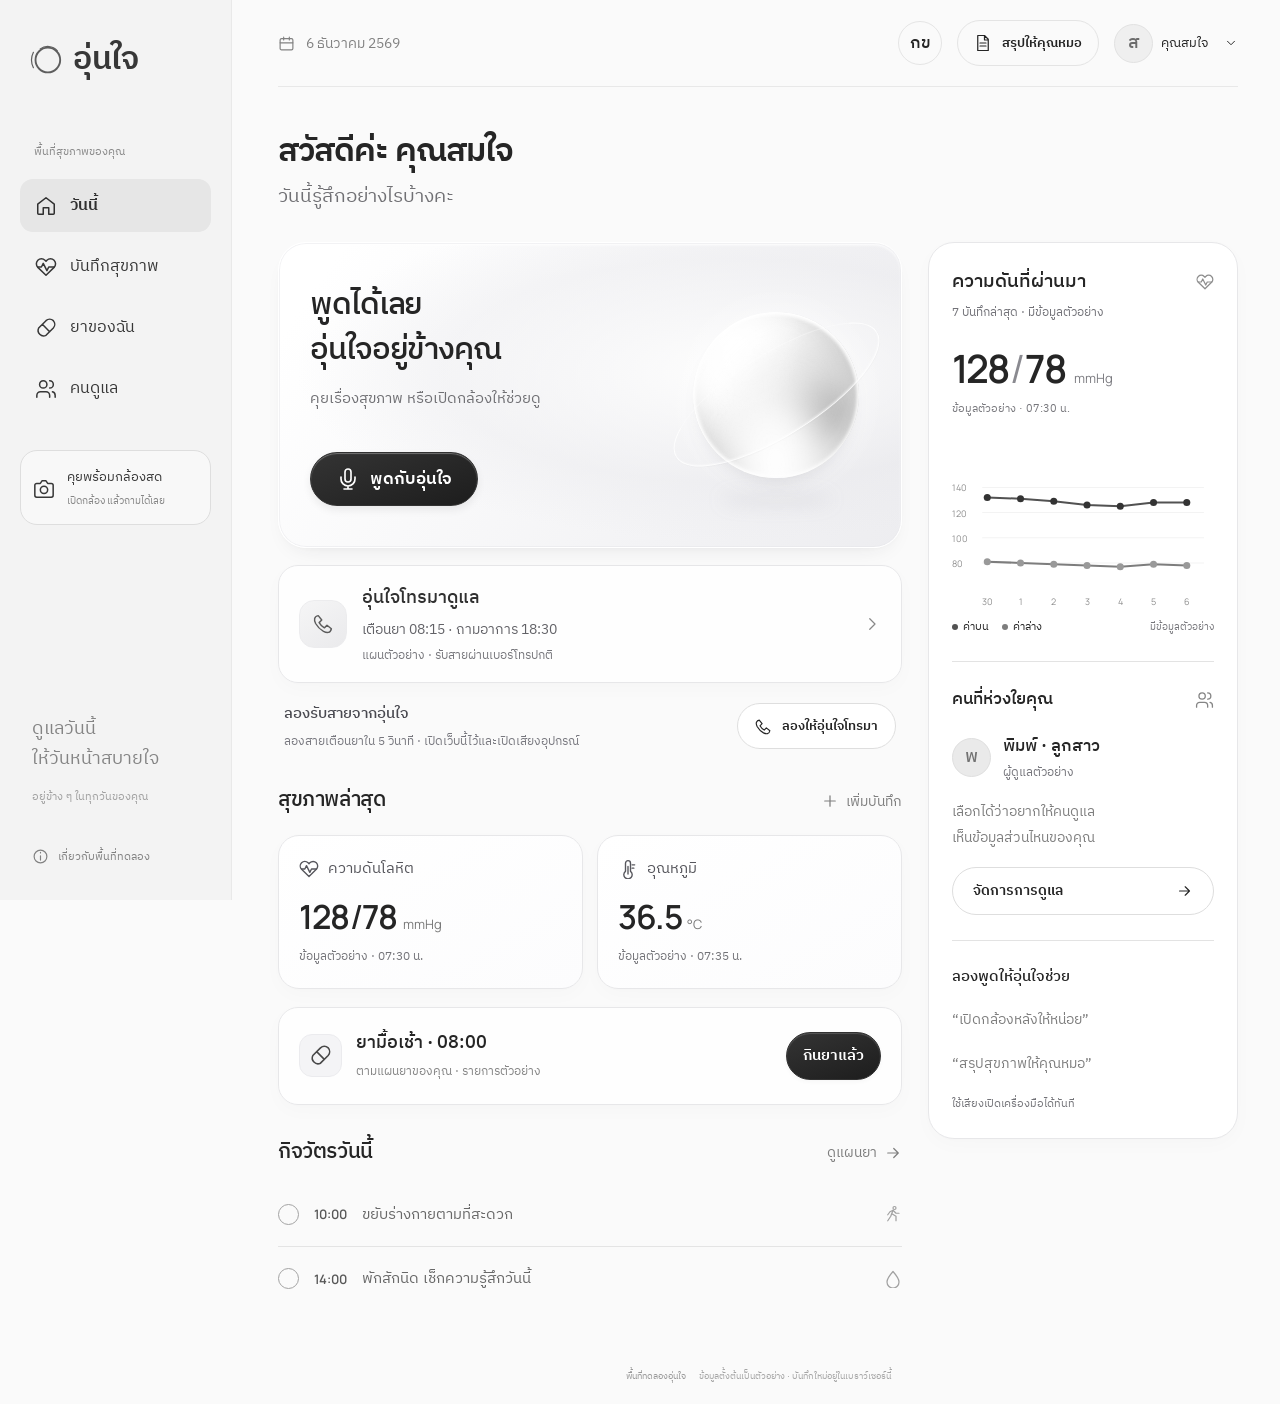
==== commit 918d82aa: "Refine app design and add timed mock incoming calls" ====
--- a/prototype/index.html
+++ b/prototype/index.html
@@ -12,6 +12,8 @@
   <link href="https://fonts.googleapis.com/css2?family=Manrope:wght@400;500;600;700;800&family=IBM+Plex+Sans+Thai:wght@400;500;600;700&display=swap" rel="stylesheet">
   <link rel="stylesheet" href="./styles.css">
   <link rel="stylesheet" href="./conversation.css">
+  <link rel="stylesheet" href="./home.css">
+  <link rel="stylesheet" href="./pages.css">
 </head>
 <body>
   <a class="skip-link" href="#content">ข้ามไปเนื้อหา</a>
--- a/prototype/conversation.css
+++ b/prototype/conversation.css
@@ -1,5 +1,6 @@
 #modal.immersive-conversation {
-  width: min(540px, calc(100% - 26px));
+  width: min(480px, calc(100% - 24px));
+  max-height: calc(100dvh - 24px);
   padding: 0;
   overflow: hidden;
   background: #fafafaf7;
@@ -11,24 +12,25 @@
   display: flex;
   align-items: center;
   justify-content: space-between;
-  padding: 23px 27px 14px;
+  padding: 22px 24px 14px;
 }
 .conversation-header h2 { font-size: 25px; font-weight: 500; letter-spacing: -.5px; }
-.conversation-header>div>span { display: block; margin-top: 2px; color: #929292; font-size: 11px; }
-.conversation-presence { display: inline-flex; align-items: center; gap: 7px; font-size: 11px; color: #7c7c7c; }
+.conversation-header>div>span { display: block; margin-top: 2px; color: #77777e; font-size: 13px; }
+.conversation-presence { display: inline-flex; align-items: center; gap: 7px; font-size: 12px; color: #73737b; }
 .conversation-presence i { width: 5px; height: 5px; background: #8b8b8b; border-radius: 50%; }
-.conversation-shell { padding: 9px 19px 21px; }
+.conversation-shell { padding: 7px 14px 18px; }
 .conversation-stage {
   position: relative;
   width: 100%;
-  height: min(51dvh, 400px);
-  min-height: 220px;
+  height: min(400px, calc(100dvh - 265px));
+  min-height: 160px;
   overflow: hidden;
   isolation: isolate;
   contain: layout paint;
   border-radius: 24px;
-  background: radial-gradient(ellipse at 50% 35%, #fff, #f5f5f5 80%);
-  border: 1px solid #eeeeee;
+  background: radial-gradient(ellipse at 40% 30%, #fff 0%, #efeff3 95%);
+  border: 1px solid #e9e9ed;
+  box-shadow: inset 0 1px 3px #fff;
 }
 .stage-camera { position: absolute; inset: 0; z-index: 1; background: #202020; opacity: 0; pointer-events: none; transition: opacity .44s var(--motion-ease); }
 .stage-camera video, .camera-freeze { position: absolute; inset: 0; width: 100%; height: 100%; object-fit: cover; }
@@ -50,10 +52,11 @@
   will-change: transform;
 }
 .stage-companion>.voice-sphere { width: 154px; height: 154px; flex-shrink: 0; }
+.stage-companion::after { content: ''; position: absolute; width: 216px; height: 75px; left: 50%; top: 50%; border: 1px solid #ffffffe0; border-top-color: #ffffff60; border-radius: 50%; transform: translate(-50%, -50%) rotate(-30deg); box-shadow: 0 1px 1px #a4a4b012; }
 .conversation-stage[data-camera="live"] .stage-companion { transform: translate(calc(-50% + 45px), calc(50% - 43px)) scale(.32); }
 .stage-caption { position: absolute; z-index: 4; left: 23px; right: 23px; bottom: 32px; text-align: center; pointer-events: none; }
 .stage-caption h3 { font-size: 24px; font-weight: 400; letter-spacing: -.5px; line-height: 1.55; }
-.immersive-conversation .stage-caption #voice-status { color: #818181; font-size: 12px; line-height: 1.8; margin: 7px 0 0; min-height: 22px; }
+.immersive-conversation .stage-caption #voice-status { color: #73737b; font-size: 14px; line-height: 1.8; margin: 7px 0 0; min-height: 26px; }
 .conversation-stage[data-camera="live"] .stage-caption { left: 84px; right: 15px; bottom: 25px; text-align: left; }
 .conversation-stage[data-camera="live"] .stage-caption h3 { display: none; }
 .immersive-conversation .conversation-stage[data-camera="live"] #voice-status { color: #fff; margin: 0; font-size: 12px; text-shadow: 0 1px 5px #0006; }
@@ -67,8 +70,8 @@
 .stage-capture>img { width: 37px; height: 37px; object-fit: cover; border-radius: 8px; }
 .stage-capture>span { padding-right: 6px; }
 .stage-controls { display: flex; align-items: center; justify-content: space-evenly; width: min(294px, 100%); margin: 17px auto 0; padding: 11px 14px 9px; gap: 14px; border: 1px solid #fff; border-radius: 29px; background: linear-gradient(135deg, #ffffffeb, #f4f4f4b8); box-shadow: inset 0 1px 2px white, 0 3px 15px #00000006; backdrop-filter: blur(20px); }
-.stage-control { display: flex; flex-direction: column; align-items: center; gap: 7px; flex: 1; min-width: 0; min-height: 65px; padding: 0; border: 0; border-radius: 0; color: #737373; font-size: 11px; background: transparent; }
-.stage-control>.icon { width: 44px; height: 44px; padding: 12px; border-radius: 50%; border: 1px solid #dedede; background: #ffffff88; color: #494949; box-shadow: inset 0 1px 1px #fff; transition: transform .3s var(--motion-ease), background .2s, box-shadow .2s; }
+.stage-control { display: flex; flex-direction: column; align-items: center; gap: 7px; flex: 1; min-width: 0; min-height: 76px; padding: 0; border: 0; border-radius: 0; color: #737373; font-size: 13px; background: transparent; }
+.stage-control>.icon { width: 48px; height: 48px; padding: 13px; border-radius: 50%; border: 1px solid #dedede; background: #ffffff88; color: #494949; box-shadow: inset 0 1px 1px #fff; transition: transform .3s var(--motion-ease), background .2s, box-shadow .2s; }
 .stage-control[aria-pressed="true"]>.icon { background: linear-gradient(145deg, #383838, #1c1c1c); color: #fff; border-color: #454545; box-shadow: inset 0 1px 1px #ffffff35, 0 2px 5px #00000012; }
 .stage-control.end-control>.icon { transform: rotate(135deg); color: #8d5c56; background: #f5efed; border-color: #e9dbd7; }
 .stage-control>span { white-space: nowrap; }
@@ -76,23 +79,13 @@
 .stage-control:active { transform: none; }
 .stage-control:active>.icon { transform: scale(.9); }
 .stage-control.end-control:active>.icon { transform: rotate(135deg) scale(.9); }
-@media(max-width:768px) {
-  #modal.immersive-conversation { width: min(470px, calc(100% - 22px)); border-radius: 29px; }
-  .conversation-header { padding: 20px 23px 12px; }
-  .conversation-header h2 { font-size: 25px; }
-  .conversation-header>div>span, .conversation-presence { font-size: 12px; }
-  .conversation-shell { padding: 7px 13px 17px; }
-  .conversation-stage { border-radius: 22px; }
-  .stage-companion>.voice-sphere { width: 148px; height: 148px; }
-  .stage-caption h3 { font-size: 22px; }
-  .immersive-conversation .stage-caption #voice-status { font-size: 13px; }
-  .stage-controls { width: min(282px, 100%); margin-top: 15px; gap: 12px; }
-  .stage-control { font-size: 12px; }
-  .stage-camera-badge { font-size: 8px; padding: 7px 9px; }
-  .stage-camera-notice { font-size: 10px; }
-  .large-text .stage-caption h3 { font-size: 27px; }
-  .large-text .stage-caption #voice-status { font-size: 15px; }
-}
+.stage-channel-label { position: absolute; top: 19px; left: 15px; right: 15px; text-align: center; color: #777780; font-size: 12px; }
+.phone-stage-controls { width: 222px; }
+.immersive-conversation #phone-elapsed { color: #73737b; font: 12px var(--numbers); }
+.large-text .stage-caption h3 { font-size: 28px; }
+.large-text .immersive-conversation .stage-caption #voice-status { font-size: 17px; }
+@media(max-width:360px) { .conversation-header { padding-inline: 20px; } .stage-caption { left: 16px; right: 16px; } .stage-caption h3 { font-size: 22px; } .stage-controls { gap: 8px; padding-inline: 10px; } }
+@media(max-height:640px) { .stage-companion { transform: translate(0, -48px) scale(1); } .stage-companion>.voice-sphere { width: 110px; height: 110px; } .stage-companion::after { width: 160px; height: 55px; } .stage-caption { bottom: 20px; } }
 @media(prefers-reduced-motion:reduce) {
   .stage-camera, .stage-companion, .stage-control>.icon { transition: none !important; }
   .stage-camera-notice::before { animation: none !important; }
--- a/prototype/home.css
+++ b/prototype/home.css
@@ -0,0 +1,149 @@
+.home-dashboard {
+  --home-edge: #e7e7e9;
+  --home-shadow: 0 6px 20px #26263205, 0 1px 3px #26263204;
+  grid-template-columns: minmax(0, 1fr) 310px;
+  gap: 26px;
+  max-width: 1240px;
+  padding-bottom: 20px;
+}
+.home-dashboard .greeting { grid-column: 1 / -1; margin: 0 0 3px; }
+.home-dashboard .greeting h1 { font-size: clamp(30px, 2.6vw, 39px); font-weight: 600; letter-spacing: -1px; }
+.home-dashboard .greeting p { font-size: 19px; color: #707074; margin-top: 5px; }
+.home-dashboard .assistant-card {
+  min-height: 306px;
+  display: flex;
+  align-items: center;
+  padding: 31px;
+  border-radius: 28px;
+  border: 1px solid #fff;
+  background: radial-gradient(ellipse at 73% 42%, #fdfdfd 0%, #e5e5e94d 45%, transparent 68%), linear-gradient(125deg, #ffffff 8%, #ededf0 100%);
+  box-shadow: inset 0 0 0 1px #e5e5e980, inset 0 2px 3px #fff, 0 10px 25px -15px #26263226, 0 2px 4px #26263205;
+}
+.home-dashboard .assistant-copy { width: 68%; }
+.home-dashboard .assistant-card h2 { font-size: clamp(28px, 2.45vw, 37px); line-height: 1.45; letter-spacing: -1.1px; font-weight: 500; }
+.home-dashboard .assistant-card p { font-size: 15px; color: #707074; margin: 13px 0 23px; max-width: 310px; }
+.home-dashboard .assistant-copy>.primary { min-height: 53px; font-size: 17px; padding: 12px 25px; border-radius: 28px; box-shadow: inset 0 1px 1px #ffffff55, 0 4px 9px #00000012; }
+.home-orbit { width: 220px; height: 220px; position: absolute; right: 15px; top: calc(50% - 110px); display: grid; place-items: center; pointer-events: none; animation: home-float 7s ease-in-out infinite; }
+.home-orbit>.voice-sphere { width: 166px; height: 166px; box-shadow: inset 0 0 4px 2px #fff, inset -9px -9px 24px #77777719, 0 12px 22px -15px #6e6e7c55; }
+.home-orbit::after { content: ''; position: absolute; width: 235px; height: 81px; border: 1px solid #ffffffd9; border-top-color: #fff5; border-radius: 50%; transform: rotate(-32deg); box-shadow: 0 1px 1px #b3b3bd12, inset 0 -1px 2px #fff7; }
+.home-orbit::before { content: ''; position: absolute; inset: 1px; border-radius: 50%; background: radial-gradient(circle, #ffffff6b 42%, transparent 70%); }
+.orbit-shadow { position: absolute; bottom: 0; width: 113px; height: 11px; background: #8c8c9c24; border-radius: 50%; filter: blur(9px); }
+@keyframes home-float { 0%,100% { transform: translateY(0); } 50% { transform: translateY(-7px); } }
+.home-dashboard .phone-plan-card { margin-top: 17px; padding: 17px 20px; gap: 15px; min-height: 94px; border: 1px solid var(--home-edge); border-radius: 20px; background: #ffffffc9; box-shadow: var(--home-shadow); }
+.home-dashboard .phone-plan-icon { width: 48px; height: 48px; background: linear-gradient(145deg, #f5f5f6, #eaeaec); border: 1px solid #ececee; border-radius: 15px; }
+.home-dashboard .phone-plan-copy>strong { font-size: 18px; }
+.home-dashboard .phone-plan-copy>span { font-size: 14px; color: #626267; }
+.home-dashboard .phone-plan-copy>small { font-size: 12px; color: #77777c; }
+.home-dashboard .health-section { margin-top: 27px; }
+.home-dashboard .section-heading h2 { font-size: 21px; font-weight: 500; }
+.home-dashboard .section-heading>.text-button { font-size: 14px; min-height: 44px; }
+.home-dashboard .metrics { gap: 14px; margin-top: 12px; }
+.home-dashboard .metric-card, .home-dashboard .metric-card+.metric-card { padding: 20px; border: 1px solid var(--home-edge); border-radius: 21px; background: linear-gradient(150deg, #fff, #fcfcfd); box-shadow: var(--home-shadow); text-align: left; }
+.home-dashboard .metric-label { font-size: 15px; color: #56565c; gap: 9px; }
+.home-dashboard .metric-label>.icon { width: 20px; height: 20px; }
+.home-dashboard .metric-value { font-size: clamp(30px, 2.6vw, 39px); margin: 16px 0 9px; letter-spacing: -1.4px; line-height: 1.2; white-space: nowrap; }
+.home-dashboard .metric-unit { font-size: 13px; letter-spacing: 0; }
+.home-dashboard .metric-meta, .home-dashboard .metric-meta>span { font-size: 12px; color: #747479; }
+.home-dashboard .med-reminder { margin-top: 18px; min-height: 98px; padding: 19px 20px; border: 1px solid var(--home-edge); border-radius: 20px; background: #ffffffc9 !important; box-shadow: var(--home-shadow); gap: 14px; }
+.home-dashboard .reminder-icon { width: 43px; height: 43px; border: 1px solid #ebebee; border-radius: 13px; background: #f4f4f6; }
+.home-dashboard .reminder-icon>.icon { width: 23px; height: 23px; }
+.home-dashboard .med-reminder h3 { font-size: 18px; font-weight: 500; }
+.home-dashboard .med-reminder p { font-size: 12px; line-height: 1.7; }
+.home-dashboard .med-reminder>.primary { min-height: 48px; font-size: 15px; border-radius: 24px; white-space: nowrap; }
+.home-dashboard .done-pill { font-size: 14px; white-space: nowrap; }
+.home-dashboard .daily-section { margin-top: 26px; padding-top: 0; border: 0; }
+.home-dashboard .health-overview { display: flex; flex-direction: column; align-self: start; gap: 25px; padding: 25px 23px; border: 1px solid var(--home-edge); border-radius: 26px; background: #fff; box-shadow: var(--home-shadow); }
+.home-dashboard .chart-card { padding-bottom: 25px; }
+.home-dashboard .chart-card h3 { font-size: 19px; font-weight: 500; }
+.home-dashboard .chart-card>p { font-size: 12px; color: #727278; margin-top: 7px; }
+.overview-reading { display: flex; align-items: baseline; gap: 9px; margin-top: 21px; }
+.overview-reading>strong { font: 600 39px/1.25 var(--numbers); letter-spacing: -1.9px; }
+.overview-reading>strong>span { color: #8a8a90; font-weight: 400; margin: 0 2px; }
+.overview-reading>span { color: #7b7b80; font: 13px var(--numbers); }
+.overview-source { color: #77777c; font-size: 11px; margin-top: 7px; }
+.home-dashboard .bp-chart { margin-top: 19px; }
+.home-dashboard .chart-legend { font-size: 12px; gap: 13px; flex-wrap: wrap; }
+.home-dashboard .chart-legend small { font-size: 10px; color: #76767b; }
+.home-dashboard .family-card { padding-bottom: 25px; }
+.home-dashboard .family-card .section-heading h3 { font-size: 17px; }
+.home-dashboard .family-person { margin-top: 20px; gap: 12px; }
+.home-dashboard .family-person strong { font-size: 17px; font-weight: 500; }
+.home-dashboard .family-person span:not(.avatar) { font-size: 12px; color: #75757b; }
+.home-dashboard .family-card>p { font-size: 14px; line-height: 1.8; margin: 17px 0; }
+.home-dashboard .family-card>.button { font-size: 14px; min-height: 48px; }
+.home-dashboard .voice-tip h3 { font-size: 15px; }
+.home-dashboard .voice-tip>button { font-size: 14px; min-height: 44px; }
+.home-dashboard .voice-tip>span { font-size: 11px; color: #737378; }
+.home-dashboard .metric-card:hover, .home-dashboard .phone-plan-card:hover { background: #f9f9fb; border-color: #cfcfd5; }
+.large-text .home-dashboard .assistant-copy { width: 72%; }
+.large-text .home-dashboard .assistant-card p { font-size: 20px; }
+.large-text .home-dashboard .metric-label { font-size: 20px; }
+.large-text .home-dashboard .metric-meta, .large-text .home-dashboard .metric-meta>span { font-size: 16px; }
+.large-text .home-dashboard .med-reminder { flex-wrap: wrap; }
+.large-text .home-dashboard .med-reminder h3 { font-size: 23px; }
+@media (min-width:769px) and (max-width:1150px) {
+  .home-dashboard { grid-template-columns: 1fr; }
+  .home-dashboard .health-overview { display: grid; grid-template-columns: 1fr 1fr; }
+  .home-dashboard .chart-card { grid-row: span 2; border-bottom: 0; border-right: 1px solid var(--home-edge); padding-right: 25px; padding-bottom: 0; }
+  .home-dashboard .assistant-copy { width: 65%; }
+  .home-orbit { right: 35px; }
+}
+@media (max-width:768px) {
+  .home-dashboard { display: block; }
+  .home-dashboard .greeting { margin: 8px 0 23px; }
+  .home-dashboard .greeting h1 { font-size: 29px; letter-spacing: -.8px; }
+  .home-dashboard .greeting p { font-size: 17px; }
+  .home-dashboard .assistant-card { min-height: 370px; padding: 28px 24px 24px; align-items: flex-end; border-radius: 27px; text-align: center; }
+  .home-dashboard .assistant-copy { width: 100%; }
+  .home-dashboard .assistant-card h2 { font-size: 27px; line-height: 1.35; letter-spacing: -.7px; }
+  .home-dashboard .assistant-card p { font-size: 14px; margin: 10px auto 19px; }
+  .home-dashboard .assistant-copy>.primary { justify-content: center; width: 100%; font-size: 17px; min-height: 52px; }
+  .home-orbit { width: 167px; height: 148px; top: 7px; right: calc(50% - 83.5px); }
+  .home-orbit>.voice-sphere { width: 103px; height: 103px; }
+  .home-orbit::after { width: 159px; height: 58px; }
+  .orbit-shadow { width: 80px; height: 7px; bottom: 8px; }
+  .home-dashboard .phone-plan-card { padding: 17px 15px; gap: 11px; min-height: 99px; border-radius: 20px; margin-top: 15px; }
+  .home-dashboard .phone-plan-icon { width: 39px; height: 44px; border-radius: 13px; }
+  .home-dashboard .phone-plan-copy>strong { font-size: 17px; }
+  .home-dashboard .phone-plan-copy>span { font-size: 12px; }
+  .home-dashboard .phone-plan-copy>small { font-size: 11px; }
+  .home-dashboard .health-section { margin-top: 23px; }
+  .home-dashboard .section-heading h2 { font-size: 20px; }
+  .home-dashboard .section-heading>.text-button { font-size: 13px; }
+  .home-dashboard .metrics { gap: 11px; }
+  .home-dashboard .metric-card, .home-dashboard .metric-card+.metric-card { padding: 17px 13px; border-radius: 20px; }
+  .home-dashboard .metric-label { font-size: 13px; gap: 6px; }
+  .home-dashboard .metric-label>.icon { width: 17px; height: 17px; }
+  .home-dashboard .metric-value { font-size: 27px; margin: 15px 0 10px; white-space: normal; }
+  .home-dashboard .metric-unit { font-size: 11px; margin-left: 3px; }
+  .home-dashboard .metric-meta, .home-dashboard .metric-meta>span { font-size: 11px; }
+  .home-dashboard .metric-meta>span { display: block; }
+  .home-dashboard .med-reminder { padding: 17px 14px; gap: 10px; flex-wrap: wrap; }
+  .home-dashboard .med-reminder h3 { font-size: 17px; }
+  .home-dashboard .med-reminder p { font-size: 11px; }
+  .home-dashboard .med-reminder>.primary { margin-left: 53px; min-height: 46px; }
+  .home-dashboard .health-overview { display: none; }
+  .large-text .home-dashboard .assistant-copy { width: 100%; }
+  .large-text .home-dashboard .assistant-card { min-height: 425px; }
+  .large-text .home-dashboard .assistant-card h2 { font-size: 31px; }
+  .large-text .home-dashboard .metrics { grid-template-columns: 1fr; }
+  .large-text .home-dashboard .metric-value { font-size: 38px; }
+}
+@media (max-width:370px) {
+  .home-dashboard .greeting h1 { font-size: 26px; }
+  .home-dashboard .assistant-card { padding-inline: 18px; }
+  .home-dashboard .assistant-card h2 { font-size: 25px; }
+  .home-dashboard .phone-plan-icon { display: none; }
+  .home-dashboard .metrics { grid-template-columns: 1fr; }
+  .home-dashboard .metric-meta>span { display: inline; }
+}
+@media (prefers-reduced-motion:reduce) { .home-orbit { animation: none; } }
+.mock-call-preview { display: flex; align-items: center; justify-content: space-between; gap: 18px; padding: 18px 6px 0; }
+.mock-call-preview strong { display: block; font-size: 15px; font-weight: 500; color: #494950; }
+.mock-call-preview p { font-size: 12px; color: #77777e; margin-top: 5px; line-height: 1.8; }
+.mock-call-preview>.button { min-height: 46px; padding: 10px 17px; border-radius: 24px; font-size: 13px; white-space: nowrap; background: #fff; }
+.mock-call-preview>.button>.icon { width: 17px; height: 17px; }
+@media(max-width:768px) { .mock-call-preview { align-items: flex-start; flex-direction: column; gap: 12px; padding: 18px 5px 0; } .mock-call-preview>.button { width: 100%; font-size: 15px; } }
+.large-text .mock-call-preview { flex-wrap: wrap; }
+.large-text .mock-call-preview strong { font-size: 20px; }
+.large-text .mock-call-preview p { font-size: 16px; }
--- a/prototype/pages.css
+++ b/prototype/pages.css
@@ -0,0 +1,154 @@
+.modern-page { --panel-edge: #e6e6e9; --panel-shadow: 0 5px 22px #23233004, 0 1px 3px #23233003; max-width: 1240px; padding-bottom: 24px; }
+.modern-page .page-heading { margin: 0 0 25px; padding: 23px 0 28px; border-bottom: 1px solid #e5e5e8; align-items: center; }
+.modern-page .page-heading h1 { font-size: clamp(29px, 2.7vw, 39px); letter-spacing: -1px; font-weight: 600; }
+.modern-page .page-heading p { font-size: 17px; color: #73737a; margin-top: 8px; }
+.modern-page .page-heading>.button { min-height: 52px; border-radius: 27px; font-size: 15px; white-space: nowrap; }
+.modern-page .glass { border: 1px solid var(--panel-edge); border-radius: 25px; background: #fff; box-shadow: var(--panel-shadow); }
+.modern-page .section-heading h2 { font-size: 22px; font-weight: 500; }
+.route-readings { display: grid; grid-template-columns: 1fr 1fr; gap: 18px; margin-bottom: 24px; }
+.route-readings .metric-card, .route-readings .metric-card+.metric-card { padding: 23px 26px; border: 1px solid var(--panel-edge); border-radius: 24px; background: linear-gradient(130deg, #fff, #f5f5f7); box-shadow: var(--panel-shadow); text-align: left; }
+.route-readings .metric-label { color: #5d5d65; font-size: 15px; gap: 9px; }
+.route-readings .metric-label>.icon { width: 20px; height: 20px; }
+.route-readings .metric-value { font-size: 38px; line-height: 1.2; margin: 18px 0 10px; letter-spacing: -1.4px; }
+.route-readings .metric-meta, .route-readings .metric-meta>span { font-size: 12px; color: #73737a; }
+.modern-page .history-tools { border: 0; padding: 0; border-radius: 0; align-items: center; gap: 16px; background: transparent !important; box-shadow: none; margin-bottom: 20px; }
+.modern-page .filter-tabs { padding: 5px; gap: 3px; border: 1px solid #e4e4e7; border-radius: 25px; background: #efeff1; }
+.modern-page .filter { font-size: 14px; padding: 9px 15px; border-radius: 21px; min-height: 44px; color: #67676e; }
+.modern-page .filter.active { background: linear-gradient(145deg, #38383b, #242426); color: #fff; box-shadow: inset 0 1px 1px #ffffff40, 0 2px 4px #00000015; font-weight: 500; }
+.modern-page .history-tools>.text-button { font-size: 14px; min-height: 48px; white-space: nowrap; }
+.modern-page .timeline { padding: 27px 30px 12px; }
+.modern-page .timeline>.section-heading { padding-bottom: 15px; border-bottom: 1px solid #ededf0; }
+.modern-page .timeline .muted { font-size: 13px; }
+.modern-page .event-row { padding: 25px 0; gap: 18px; border-color: #ededf0; }
+.modern-page .event-icon { width: 48px; height: 48px; border-radius: 16px; background: linear-gradient(140deg, #f8f8f9, #ededf0); border: 1px solid #e8e8ec; color: #66666d; box-shadow: inset 0 1px 1px #fff; }
+.modern-page .event-icon>.icon { width: 22px; height: 22px; }
+.modern-page .event-title { gap: 10px; }
+.modern-page .event-title h3 { font-size: 16px; font-weight: 500; color: #62626a; }
+.modern-page .source { border: 1px solid #e9e9ed; color: #727279; background: #f6f6f8; font-size: 11px; padding: 3px 9px; border-radius: 20px; }
+.modern-page .source.demo { background: #f1f1f4; }
+.modern-page .event-body p { font-size: 22px; color: #29292e; line-height: 1.65; margin: 8px 0; }
+.modern-page .event-body>small { font-size: 12px; color: #7a7a81; }
+.modern-page .event-row>.icon-button { width: 44px; min-width: 44px; height: 44px; border-color: #e8e8ec; }
+.modern-page .event-row>.icon-button>.icon { width: 18px; height: 18px; }
+.modern-page .privacy-note { font-size: 12px; line-height: 1.9; color: #73737a; align-items: flex-start; margin-top: 22px; }
+.modern-page .privacy-note>.icon { margin-top: 3px; }
+.modern-page .notice { background: #f1f1f4 !important; border: 1px solid #e7e7ec; border-radius: 19px; gap: 14px; padding: 18px 22px; }
+.modern-page .notice p { color: #6a6a72; font-size: 14px; line-height: 1.85; }
+.modern-page .notice strong { color: #4b4b53; }
+.modern-page .medication-grid { gap: 22px; }
+.modern-page .medication-card { padding: 28px; position: relative; overflow: hidden; background: linear-gradient(150deg, #fff 30%, #fafafd); }
+.modern-page .medication-top { padding-bottom: 23px; margin-bottom: 23px; border-bottom: 1px solid #eaeaf0; gap: 12px; }
+.modern-page .round-icon { width: 48px; height: 48px; border: 1px solid #e5e5eb; background: linear-gradient(140deg, #fafafa, #ebebef); border-radius: 16px; }
+.modern-page .period { font-size: 16px; color: #62626b; }
+.modern-page .med-time { font-size: 32px; font-weight: 500; letter-spacing: -1px; }
+.modern-page .med-time>small { font-size: 12px; letter-spacing: 0; }
+.modern-page .medication-card>h2 { font-size: 25px; font-weight: 500; }
+.modern-page .medication-card>p { font-size: 15px; color: #73737b; margin-top: 10px; }
+.modern-page .medication-status { padding: 13px 15px; border-radius: 13px; background: #f3f3f6; color: #6b6b74; font-size: 14px; margin: 24px 0 17px; }
+.modern-page .medication-status.is-done { background: #eaeaec; color: #38383e; }
+.modern-page .medication-card>.button { border-radius: 27px; min-height: 52px; font-size: 16px; }
+.modern-page .snooze-button { min-height: 44px; color: #72727a; font-size: 13px; }
+.modern-page .medication-history { margin-top: 25px; padding: 26px 29px; }
+.modern-page .medication-history>.muted { font-size: 15px; line-height: 1.85; }
+.modern-page .care-layout { gap: 23px; grid-template-columns: 1.1fr 1fr; align-items: start; }
+.modern-page .consent-panel, .modern-page .caregiver-preview { padding: 28px; }
+.modern-page .family-person.large { flex-wrap: wrap; gap: 12px; }
+.modern-page .family-person.large h2 { font-size: 22px; font-weight: 500; }
+.modern-page .family-person.large .avatar { background: linear-gradient(145deg, #f0f0f3, #d9d9e0); border: 1px solid #e3e3e9; width: 55px; height: 55px; }
+.modern-page .family-person.large>div>span { font-size: 12px; color: #75757e; }
+.modern-page .consent-panel>p { font-size: 16px; color: #73737a; line-height: 1.9; margin: 25px 0; }
+.modern-page .toggle-row { padding: 24px 0; border-color: #eaeaf0; }
+.modern-page .toggle-row strong { font-size: 17px; font-weight: 500; }
+.modern-page .toggle-row small { font-size: 13px; line-height: 1.85; color: #73737c; }
+.modern-page .consent-note { padding: 17px; background: #f4f4f7; border: 1px solid #ededf2; border-radius: 16px; color: #6e6e78; font-size: 13px; line-height: 1.85; }
+.modern-page .consent-note p { font-size: 13px; }
+.modern-page .caregiver-preview { background: linear-gradient(145deg, #f9f9fb, #f2f2f6); }
+.modern-page .caregiver-preview .section-heading h2 { font-size: 19px; }
+.modern-page .preview-person { padding: 20px; background: linear-gradient(145deg, #414146, #28282d); border: 1px solid #55555d; border-radius: 20px; color: #fff; margin-top: 22px; box-shadow: inset 0 1px 1px #ffffff24, 0 5px 15px #2b2b3c0b; }
+.modern-page .preview-person .avatar { background: #ffffff17; color: #fff; border-color: #ffffff26; }
+.modern-page .preview-person strong { font-size: 17px; font-weight: 500; }
+.modern-page .preview-person small { color: #cdccd4; font-size: 12px; }
+.modern-page .care-summary { padding-top: 23px; }
+.modern-page .care-summary h3 { font-size: 17px; font-weight: 500; color: #53535c; }
+.modern-page .care-summary>div { font-size: 14px; border-color: #e1e1e8; gap: 15px; padding: 15px 0; }
+.modern-page .care-summary strong { font-size: 15px; font-weight: 500; }
+.modern-page .care-summary small { font-size: 11px; color: #73737c; }
+.modern-page .doctor-banner { padding: 25px 28px; border-radius: 24px; background: linear-gradient(115deg, #fff, #eeeef2) !important; gap: 17px; }
+.modern-page .doctor-banner h2 { font-size: 21px; font-weight: 500; }
+.modern-page .doctor-banner p { font-size: 14px; color: #73737b; }
+.modern-page .doctor-banner>.button { border-radius: 25px; min-height: 48px; font-size: 14px; white-space: nowrap; }
+#modal:not(.immersive-conversation):not(.phone-incoming) { border-color: #fff; background: #fafafc; box-shadow: inset 0 1px 2px #fff, 0 25px 90px #25253526; }
+#modal:not(.immersive-conversation) .modal-header { border-color: #e6e6ed; }
+#modal .modal-header h2 { font-weight: 500; }
+#modal .modal-header p { color: #707079; }
+#modal input:not([type=checkbox]), #modal textarea, #modal select { border-color: #dedee6; border-radius: 15px; background: #fff; }
+#modal .form-actions>.button, #modal .phone-settings-body .button { border-radius: 25px; }
+#modal .phone-channel-note { background: linear-gradient(135deg, #fff, #efeff4); border-color: #e7e7ee; }
+.large-text .modern-page .event-body p { font-size: 27px; }
+.large-text .modern-page .event-title h3 { font-size: 21px; }
+.large-text .modern-page .event-body>small, .large-text .modern-page .source { font-size: 15px; }
+.large-text .modern-page .filter { font-size: 18px; }
+.large-text .modern-page .toggle-row strong { font-size: 22px; }
+.large-text .modern-page .toggle-row small { font-size: 17px; }
+@media(max-width:1150px) {
+  .modern-page .history-tools { align-items: flex-start; flex-direction: column; gap: 5px; }
+  .modern-page .care-layout { grid-template-columns: 1fr; }
+  .modern-page .doctor-banner { flex-wrap: wrap; }
+  .modern-page .doctor-banner>.button { margin-left: 65px; }
+}
+@media(max-width:768px) {
+  .modern-page .page-heading { display: flex; flex-direction: column; align-items: flex-start; margin: 7px 0 22px; padding: 0 0 23px; gap: 20px; }
+  .modern-page .page-heading h1 { font-size: 29px; }
+  .modern-page .page-heading p { font-size: 16px; line-height: 1.8; margin-top: 9px; }
+  .modern-page .page-heading>.button { min-height: 49px; font-size: 15px; }
+  .route-readings { gap: 12px; margin-bottom: 22px; }
+  .route-readings .metric-card, .route-readings .metric-card+.metric-card { padding: 18px 14px; border-radius: 20px; }
+  .route-readings .metric-label { font-size: 13px; gap: 6px; }
+  .route-readings .metric-label>.icon { width: 17px; height: 17px; }
+  .route-readings .metric-value { font-size: 27px; margin: 15px 0 10px; }
+  .route-readings .metric-unit { font-size: 11px; margin-left: 3px; }
+  .route-readings .metric-meta, .route-readings .metric-meta>span { font-size: 11px; }
+  .route-readings .metric-meta>span { display: block; }
+  .modern-page .history-tools { gap: 10px; }
+  .modern-page .filter-tabs { width: 100%; border-radius: 21px; display: grid; grid-template-columns: repeat(4, 1fr); gap: 3px; padding: 5px; }
+  .modern-page .filter { min-height: 44px; font-size: 13px; padding: 8px 3px; border-radius: 17px; }
+  .modern-page .history-tools>.text-button { font-size: 13px; }
+  .modern-page .timeline { padding: 21px 17px 8px; border-radius: 23px; }
+  .modern-page .section-heading h2 { font-size: 20px; }
+  .modern-page .event-row { padding: 23px 0; gap: 12px; }
+  .modern-page .event-icon { width: 36px; height: 39px; border-radius: 12px; }
+  .modern-page .event-icon>.icon { width: 18px; height: 18px; }
+  .modern-page .event-title { gap: 7px; }
+  .modern-page .event-title h3 { font-size: 15px; }
+  .modern-page .event-body p { font-size: 19px; }
+  .modern-page .event-body>small { font-size: 12px; }
+  .modern-page .source { font-size: 10px; padding: 3px 7px; }
+  .modern-page .event-row>.icon-button { min-width: 44px; width: 44px; }
+  .modern-page .event-title { display: block; }
+  .modern-page .event-title .source { margin-top: 7px; white-space: normal; }
+  .modern-page .privacy-note { font-size: 12px; }
+  .modern-page .notice { padding: 17px; align-items: flex-start; border-radius: 18px; }
+  .modern-page .notice p { font-size: 13px; }
+  .modern-page .medication-grid { grid-template-columns: 1fr; gap: 18px; }
+  .modern-page .medication-card { padding: 24px; border-radius: 24px; }
+  .modern-page .med-time { font-size: 32px; }
+  .modern-page .medication-card>h2 { font-size: 24px; }
+  .modern-page .medication-status { font-size: 14px; }
+  .modern-page .medication-history { padding: 23px 18px; }
+  .modern-page .consent-panel, .modern-page .caregiver-preview { padding: 23px 20px; }
+  .modern-page .family-person.large h2 { font-size: 21px; }
+  .modern-page .family-person.large>.source { margin-left: 67px; margin-top: -5px; }
+  .modern-page .consent-panel>p { font-size: 16px; }
+  .modern-page .toggle-row strong { font-size: 17px; }
+  .modern-page .toggle-row small { font-size: 13px; }
+  .modern-page .care-summary>div { flex-wrap: wrap; gap: 8px; }
+  .modern-page .doctor-banner { padding: 22px; gap: 13px; }
+  .modern-page .doctor-banner>div { flex-basis: calc(100% - 63px); }
+  .modern-page .doctor-banner h2 { font-size: 19px; }
+  .modern-page .doctor-banner>.button { margin-left: 0; width: 100%; }
+  .large-text .route-readings { grid-template-columns: 1fr; }
+  .large-text .modern-page .filter-tabs { grid-template-columns: repeat(3, 1fr); }
+  .large-text .modern-page .event-row { flex-wrap: wrap; }
+  .large-text .modern-page .event-row>.icon-button { margin-left: 48px; }
+}
+@media(max-width:370px) { .route-readings { grid-template-columns: 1fr; } .modern-page .filter-tabs { grid-template-columns: repeat(3, 1fr); } }
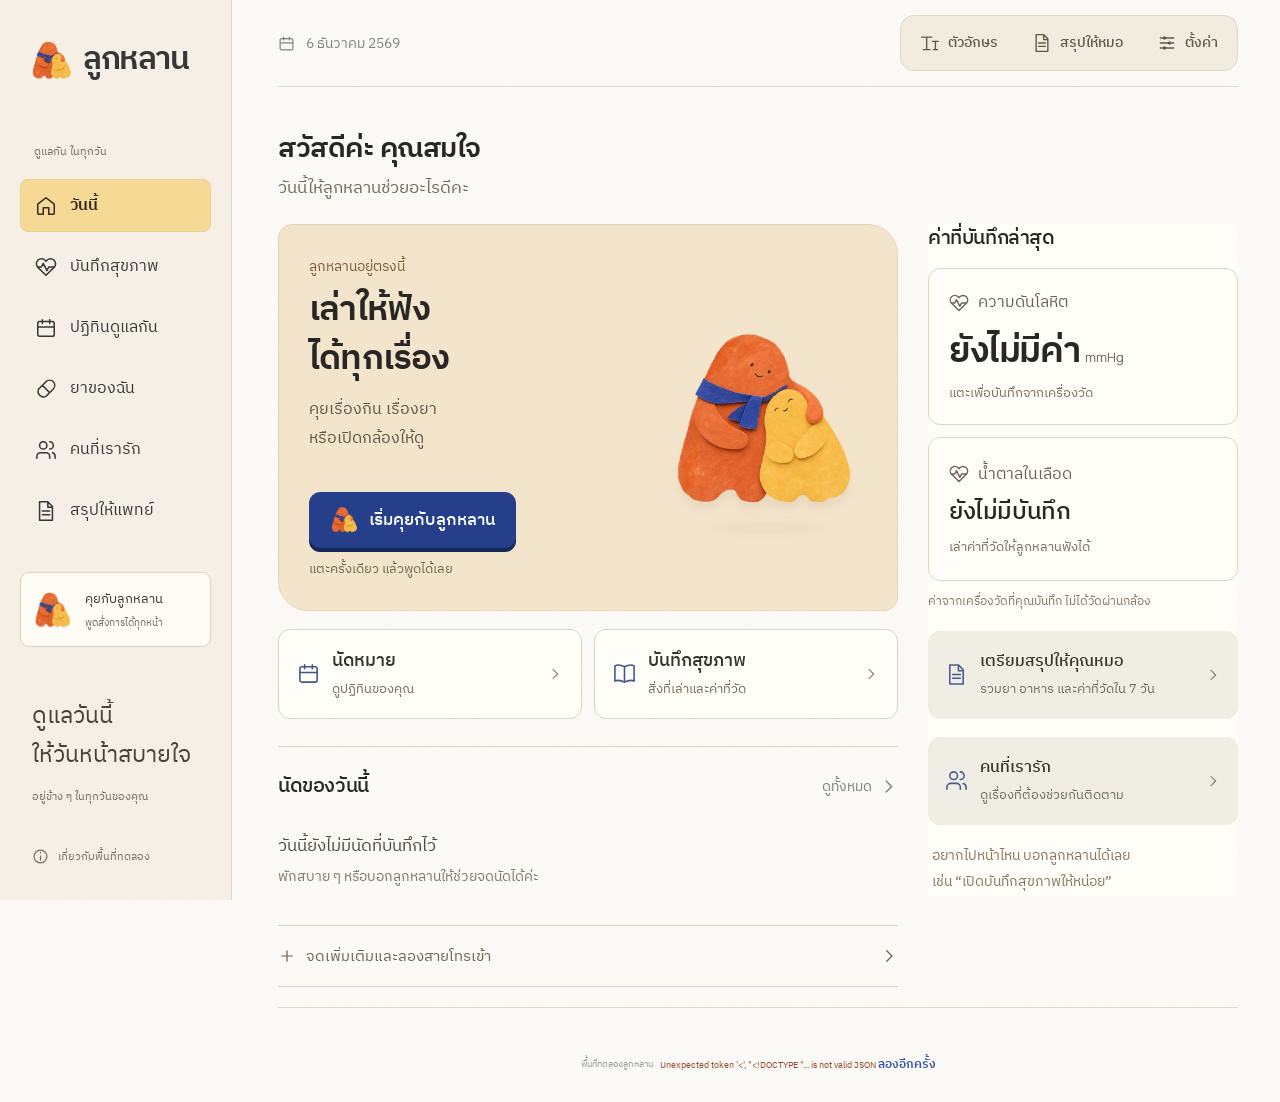
==== commit 9a3b0093: "Build Luklaan voice care app with PostgreSQL, bilingual UI and compact settings" ====
--- a/prototype/index.html
+++ b/prototype/index.html
@@ -4,8 +4,8 @@
   <meta charset="UTF-8">
   <meta name="viewport" content="width=device-width, initial-scale=1, viewport-fit=cover">
   <meta name="theme-color" content="#f8f8f8">
-  <meta name="description" content="อุ่นใจ ผู้ช่วยจดจำสุขภาพระหว่างวัน ต้นแบบสำหรับผู้สูงอายุและคนที่ห่วงใย">
-  <title>อุ่นใจ · ดูแลวันนี้ ให้วันหน้าสบายใจ</title>
+  <meta name="description" content="ลูกหลาน ช่วยดูแลคนที่เรารัก ผ่านการคุย ถามไถ่ และช่วยจำเรื่องสุขภาพ">
+  <title>ลูกหลาน · ช่วยดูแลคนที่เรารัก</title>
   <link rel="icon" href="./assets/favicon.svg" type="image/svg+xml">
   <link rel="preconnect" href="https://fonts.googleapis.com">
   <link rel="preconnect" href="https://fonts.gstatic.com" crossorigin>
@@ -14,6 +14,14 @@
   <link rel="stylesheet" href="./conversation.css">
   <link rel="stylesheet" href="./home.css">
   <link rel="stylesheet" href="./pages.css">
+  <link rel="stylesheet" href="./art.css">
+  <link rel="stylesheet" href="./mascot.css">
+  <link rel="stylesheet" href="./voice-ui.css">
+  <link rel="stylesheet" href="./family-experience.css">
+  <link rel="stylesheet" href="./almanac.css">
+  <link rel="stylesheet" href="./tool-activity.css">
+  <link rel="stylesheet" href="./ease.css">
+  <link rel="stylesheet" href="./settings.css">
 </head>
 <body>
   <a class="skip-link" href="#content">ข้ามไปเนื้อหา</a>
@@ -21,10 +29,12 @@
   <div class="workspace">
     <header id="header" class="topbar"></header>
     <main id="content" tabindex="-1"></main>
-    <footer class="app-footer"><span class="status-dot"></span> พื้นที่ทดลองอุ่นใจ <span>ข้อมูลตั้งต้นเป็นตัวอย่าง · บันทึกใหม่อยู่ในเบราว์เซอร์นี้</span></footer>
+    <footer class="app-footer"><span class="status-dot"></span> <span id="workspace-label">พื้นที่ทดลองลูกหลาน</span> <span id="storage-status" role="status">กำลังเปิดพื้นที่ครอบครัว…</span></footer>
   </div>
   <nav id="mobile-nav" class="mobile-nav" aria-label="เมนูมือถือ"></nav>
   <dialog id="modal" aria-labelledby="modal-title"></dialog>
+  <dialog id="panel-modal" aria-labelledby="panel-title"></dialog>
+  <aside id="voice-dock" class="voice-dock" aria-label="สายคุยกับลูกหลาน" hidden></aside>
   <div id="toast" class="toast" role="status" aria-live="polite"></div>
   <script type="module" src="./app.js"></script>
 </body>
--- a/prototype/art.css
+++ b/prototype/art.css
@@ -0,0 +1,140 @@
+:root { --forest:#282725; --deep:#272727; --muted:#65615b; --sage:#f4deb0; --line:#ded6ca; --ink:#282725; --blue:#263f8b; --paper:#fcfaf6; --rust:#b84f32; background:var(--paper); }
+body { background:var(--paper); color:var(--ink); }
+body::before { display:none; }
+.sidebar { background:#f5efe6; border-color:#e4dbcd; }
+.brand { letter-spacing:-1.4px; }
+.brand>svg { display:none; }
+.brand::before { content:''; width:44px; height:48px; display:block; background:url('./assets/luklaan-mascot.png') center / contain no-repeat; }
+.brand small { color:#6f665c; }
+.nav-item.active { background:#f5d994; color:#332b23; border-color:#ecd090; border-radius:20px 9px 20px 9px; }
+.sidebar-label,.sidebar-bottom>span,.sidebar-help { color:#756c62; }
+.sidebar-bottom p { color:#4a4038; }
+.sidebar-camera { border-color:#dbd1c4; background:#fffcf6; border-radius:20px 11px; }
+.sidebar-camera small { color:#746b63; }
+.topbar { border-color:#e2dacf; }
+.button.primary { color:#fff; background:var(--blue); border-color:#263d7e; box-shadow:0 4px 0 #172959,inset 0 1px 0 #ffffff35; border-radius:25px 15px 25px 15px; }
+.button.primary:hover { box-shadow:0 5px 0 #172959; transform:translateY(-1px); }
+.button.primary:active { transform:translateY(3px); box-shadow:0 1px 0 #172959; }
+.button.outline { background:#fffcf6; border-color:#a89b88; border-radius:23px 13px; }
+.home-dashboard { grid-template-columns:minmax(0,1fr) 310px; }
+.home-dashboard .greeting h1 { line-height:1.3; font-size:39px; letter-spacing:-1.3px; }
+.home-dashboard .greeting p { color:#6a5d52; font-size:20px; margin-top:14px; }
+.home-dashboard .assistant-card { min-height:318px; background:#f4e4d2; border:1px solid #e5cbb1; border-radius:37px 16px 35px 17px; box-shadow:0 5px 0 #dfcbb560; overflow:hidden; }
+.home-dashboard .assistant-card::before { display:block; content:''; position:absolute; width:220px; height:220px; border-radius:48% 52% 45% 55%; right:29px; top:22px; background:#f1cf6d; transform:rotate(-15deg); }
+.home-dashboard .assistant-card::after { content:''; position:absolute; width:220px; height:70px; border-radius:45% 20% 0 0; bottom:-30px; right:-20px; background:#263f8b; transform:rotate(-14deg); }
+.home-dashboard .assistant-card h2 { font-size:31px; line-height:1.5; }
+.home-dashboard .assistant-card p { color:#645647; font-size:16px; max-width:260px; }
+.home-dashboard .assistant-copy { width:65%; }
+.home-dashboard .assistant-copy>.primary { font-size:17px; background:var(--blue); border-color:var(--blue); box-shadow:0 4px 0 #172959; border-radius:25px 14px; }
+.home-orbit { right:3px; top:calc(50% - 115px); width:235px; height:245px; z-index:1; animation:paper-float 8s ease-in-out infinite; }
+.home-orbit::before,.home-orbit::after,.orbit-shadow { display:none; }
+.voice-sphere.mascot-companion { border-radius:0; background:none; box-shadow:none; overflow:visible; width:190px; height:210px; transform:scale(calc(1 + var(--level)*.1)); }
+.voice-sphere.mascot-companion>img { width:100%; height:100%; object-fit:contain; filter:drop-shadow(0 8px 4px #74421d14); }
+.home-orbit>.mascot-companion { width:235px; height:245px; }
+.mascot-companion[data-state="speaking"] { animation:paper-speaking .6s ease-in-out infinite alternate; }
+@keyframes paper-speaking { to { transform:translateY(-4px) rotate(2deg) scale(1.035); } }
+@keyframes paper-float { 0%,100% { transform:translateY(0) rotate(-1deg); } 50% { transform:translateY(-7px) rotate(1deg); } }
+.home-dashboard .phone-plan-card,.home-dashboard .metric-card,.home-dashboard .metric-card+.metric-card,.home-dashboard .med-reminder,.home-dashboard .health-overview { background:#fffdf8 !important; border-color:#e0d6c6; border-radius:24px 13px; box-shadow:0 3px 0 #e3d8c34a; }
+.phone-plan-icon,.home-dashboard .phone-plan-icon { background:#efe0c5; border-color:#e4d1af; color:#6d5332; }
+.home-dashboard .metric-label,.home-dashboard .metric-meta,.home-dashboard .metric-meta>span,.metric-unit { color:#6a6257; }
+.home-dashboard .health-overview { border-radius:25px 14px; }
+.summary-teaser h2 { font-size:23px; font-weight:600; letter-spacing:-.6px; }
+.summary-teaser>a:not(.button) { display:grid; grid-template-columns:minmax(0,1fr) 20px; grid-template-areas:"title arrow" "detail arrow"; gap:6px 12px; padding:22px 0; border-bottom:1px solid #ddd4c5; }
+.summary-teaser strong { grid-area:title; min-width:0; font-size:21px; font-weight:500; }
+.summary-teaser>a:not(.button)>span { grid-area:detail; min-width:0; font-size:14px; color:#756a5c; overflow-wrap:break-word; }
+.summary-teaser>a:not(.button)>.icon { grid-area:arrow; align-self:center; justify-self:end; color:var(--rust); }
+.summary-teaser p { font-size:13px; color:#74685a; margin:18px 0; }
+.summary-teaser>.button { width:100%; font-size:15px; }
+.home-dashboard .chart-card { display:none; }
+.meal-journal { display:flex; flex-wrap:wrap; align-items:center; gap:17px; padding:25px; margin-top:25px; background:#f6eddc; border:1px solid #e4d4b8; border-radius:29px 13px; }
+.meal-journal h2 { font-size:24px; }
+.meal-journal p { font-size:16px; color:#5f574a; margin-top:5px; }
+.meal-journal>div:not(.meal-art) { flex:1; min-width:180px; }
+.meal-journal span { font-size:12px; color:#776b58; display:block; margin-top:7px; }
+.meal-art { font:80px/1 var(--numbers); color:var(--blue); transform:rotate(-15deg); }
+.meal-journal>.button { font-size:16px; min-height:51px; }
+.meal-journal>.text-button { font-size:14px; width:100%; text-align:right; color:#6e6252; }
+.modern-page .glass,.route-readings .metric-card,.route-readings .metric-card+.metric-card { background:#fffdf8; border-color:#e1d5c3; border-radius:25px 13px; box-shadow:0 3px 0 #e6d9c146; }
+.modern-page .page-heading { border-color:#dfd3c0; }
+.modern-page .filter-tabs { background:#f1e7d5; border-color:#ded0b9; border-radius:23px 14px; }
+.modern-page .filter.active { background:var(--blue); color:#fff; }
+.modern-page .event-icon,.modern-page .round-icon { background:#f6e2b8; border-color:#ecd29c; color:#6e5024; border-radius:14px 8px; }
+.modern-page .notice { background:#f4e9d2 !important; border-color:#e6d5b5; }
+.modern-page .medication-status { background:#f4ead8; color:#695d47; }
+.modern-page .preview-person { background:var(--blue); border-color:#1e3478; }
+.modern-page .doctor-banner { background:#f4e8d5 !important; }
+.modern-page .source { background:#f1e9db; border-color:#e8dcc8; color:#71624e; }
+.summary-toolbar { display:flex; gap:13px; flex-wrap:wrap; align-items:center; margin-bottom:23px; }
+.summary-toolbar>span { width:100%; color:#766b5d; font-size:14px; margin-top:8px; }
+.summary-toolbar>.button { font-size:15px; min-height:48px; }
+.physician-summary { background:#fffdf8; border:1px solid #dfd4c0; border-radius:29px 13px; padding:30px; }
+.physician-summary h2 { font-size:27px; font-weight:600; margin-bottom:10px; }
+.physician-summary h3 { font-size:21px; font-weight:500; margin-bottom:13px; }
+.physician-summary p { font-size:16px; color:#655d50; line-height:1.9; }
+.summary-condition-grid { display:grid; grid-template-columns:repeat(3,1fr); gap:16px; margin:25px 0; }
+.summary-condition { padding:22px; background:#f7efe0; border:1px solid #e4d9c3; border-radius:21px 10px; }
+.summary-condition:nth-child(2) { background:#f4dfd3; }
+.summary-condition:nth-child(3) { background:#e9eaf3; }
+.physician-summary ul { padding-left:22px; margin:13px 0; }
+.physician-summary li { margin:12px 0; font-size:16px; line-height:1.8; }
+.physician-summary li>span,.physician-summary li>small { display:block; margin-top:5px; color:#756b5b; font-size:14px; }
+.summary-foods,.summary-symptoms,.summary-pending { border-top:1px solid #e0d6c5; padding-top:24px; margin-top:24px; }
+.summary-footer { margin-top:26px; padding:19px; background:#f0e4cc; border-radius:16px; }
+.ai-narrative { background:#f1e8d8; padding:25px; border-radius:22px 11px; border:1px solid #ddcdb2; margin-bottom:24px; }
+.ai-narrative h2 { font-size:24px; }.ai-narrative h3 { margin-top:20px; font-size:20px; }.ai-narrative p,.ai-narrative li { line-height:1.9; font-size:16px; }
+.meal-estimate { margin:24px 0; padding:20px; background:#f4e9d5; border-radius:21px 12px; }
+.meal-estimate h3 { font-size:23px; }.meal-estimate p,.meal-estimate li { font-size:14px; line-height:1.9; margin-top:12px; }
+.nutrition-ranges { display:grid; grid-template-columns:1fr 1fr; gap:10px; margin-top:18px; }
+.nutrition-ranges>div { display:flex; flex-direction:column; gap:6px; padding:15px; background:#fffaf0; border-radius:15px; }
+.nutrition-ranges span { font-size:14px; }.nutrition-ranges strong { font:600 24px var(--numbers); }.nutrition-ranges small { font-size:12px; }
+#meal-status { font-size:15px; line-height:1.8; margin:16px 0; }
+#meal-confirm { margin-top:17px; }
+#modal.immersive-conversation { background:#fcf8ef; border-color:#fff8e8; box-shadow:0 24px 90px #3c281b25; border-radius:32px 17px; }
+.conversation-stage { background:radial-gradient(ellipse at 50% 25%,#fff9ef,#f1e3cc); border-color:#ead9bd; border-radius:26px 14px; }
+.stage-companion>.mascot-companion { width:180px; height:205px; }
+.stage-companion::after { display:none; }
+.stage-controls { background:#fff9ee; border-color:#fff8ed; border-radius:27px 15px; }
+.stage-control>.icon { background:#fffaf1; border-color:#ded0ba; color:#60513b; }
+.stage-control[aria-pressed="true"]>.icon { background:var(--blue); border-color:#1e3478; }
+.stage-control.end-control>.icon { background:#f0d9cb; color:#95462c; border-color:#d9b7a3; }
+.stage-caption h3 { font-size:25px; }.immersive-conversation .stage-caption #voice-status { color:#6c5e48; }
+.conversation-stage[data-camera="live"] .stage-companion { transform:translate(calc(-50% + 45px),calc(50% - 48px)) scale(.25); }
+#modal.phone-incoming { background:radial-gradient(ellipse at 35% 20%,#3a4f8e,#202b50 80%); }
+.phone-caller-mark { background:url('./assets/luklaan-mascot.png') center / contain no-repeat; border:none; width:110px; height:120px; }
+.phone-caller-mark>.icon { opacity:0; }
+.phone-round-action.accept>.icon { background:#f5d887; border-color:#f8e6ae; color:#493c24; }
+#modal:not(.immersive-conversation):not(.phone-incoming) { background:#fcf8ef; border-radius:29px 15px; }
+.mobile-nav { background:#fffaf0e8; border-color:#fff9ef; border-radius:27px 14px; box-shadow:0 4px 20px #6d56321a; }
+.mobile-talk { background:var(--blue); }.mobile-item.active { color:#30291e; background:#f3dc9e; border-radius:17px 10px; }
+.large-text .summary-condition-grid { grid-template-columns:1fr; }
+@media(max-width:1150px) { .home-dashboard { grid-template-columns:1fr; } .summary-condition-grid { grid-template-columns:1fr; } .home-dashboard .health-overview { display:block; } }
+@media(max-width:768px) {
+ .home-dashboard .greeting h1 { font-size:31px; line-height:1.45; }.home-dashboard .greeting p { font-size:18px; margin-top:10px; }
+ .home-dashboard .assistant-card { min-height:414px; padding:24px; text-align:left; }.home-dashboard .assistant-card::before { width:150px;height:150px;right:7px;top:12px; }.home-dashboard .assistant-card::after { width:155px;bottom:auto;top:123px;right:-42px;height:50px; }
+ .home-dashboard .assistant-copy { width:100%; }.home-dashboard .assistant-card h2 { font-size:25px; }.home-dashboard .assistant-card p { font-size:15px; max-width:none; }
+ .home-orbit { width:174px;height:184px;right:calc(50% - 87px);top:9px; }.home-orbit>.mascot-companion { width:174px;height:184px; }
+ .home-dashboard .health-overview { display:block; margin-top:25px; padding:23px; }.home-dashboard .health-overview>.family-card,.home-dashboard .health-overview>.voice-tip { display:none; }
+ .summary-teaser>a:not(.button) { padding:17px 0; }.summary-teaser strong { font-size:20px; }
+ .meal-journal { padding:22px; gap:12px; }.meal-art { font-size:60px; }.meal-journal>.button { width:100%; }
+ .physician-summary { padding:22px 18px; border-radius:24px 12px; }.physician-summary h2 { font-size:24px; }.summary-condition { padding:19px; }
+ .summary-toolbar>.button { flex:1; min-width:135px; font-size:14px; }.summary-toolbar>span { font-size:13px; }
+ .stage-companion>.mascot-companion { width:180px; height:205px; }.large-text .home-dashboard .assistant-card { min-height:470px; }
+}
+@media(max-height:640px) { .stage-companion>.mascot-companion { width:110px; height:125px; } }
+@media(prefers-reduced-motion:reduce) { .home-orbit,.mascot-companion { animation:none!important; transition:none!important; } }
+@media print { .summary-toolbar,.ai-narrative button { display:none!important; }.physician-summary,.summary-condition { break-inside:avoid; box-shadow:none; border-color:#bbb; } }
+body,.home-dashboard .assistant-card,.conversation-stage,.modern-page .glass { background-image:url('./assets/paper-texture.svg'); }
+.home-dashboard .metric-value.no-reading,.route-readings .metric-value.no-reading { font:500 24px/1.5 var(--font); letter-spacing:-.4px; white-space:normal; }
+@media(max-width:768px) { .home-dashboard .metric-value.no-reading,.route-readings .metric-value.no-reading { font-size:20px; } }
+.summary-header { display:flex; justify-content:space-between; align-items:flex-start; gap:20px; flex-wrap:wrap; padding-bottom:23px; border-bottom:1px solid #e3d7c2; }
+.summary-header>span,.summary-header>div>span { color:#776b58; font-size:14px; line-height:1.9; }
+.summary-condition dl { display:grid; gap:9px; margin:20px 0; }
+.summary-condition dt { font-size:14px; color:#71624e; }
+.summary-condition dd { margin:0 0 8px; font-size:19px; font-weight:500; }
+@media(max-width:768px) {
+ .mobile-brand::before { width:32px; height:40px; }.mobile-brand { font-size:28px; }
+ .header-actions { gap:8px; }.header-actions .header-report { display:flex; width:40px; min-height:40px; padding:9px; border:1px solid #dcd1c1; background:#fffaf0; border-radius:16px 9px; }.header-report>span { display:none; }.header-report>.icon { width:20px; height:20px; }
+}
+.mobile-talk { background:transparent; }
+.mobile-talk>.icon { background:var(--blue); box-shadow:0 3px 0 #172959; }
+@media(min-height:641px) { .stage-companion { transform:translate(0,-43px) scale(1); } }
--- a/prototype/mascot.css
+++ b/prototype/mascot.css
@@ -0,0 +1,34 @@
+.mascot-icon { display: inline-grid; place-items: center; flex: 0 0 auto; width: 33px; height: 35px; vertical-align: middle; transform-origin: 50% 90%; transition: transform .25s cubic-bezier(.2,.75,.3,1); }
+.mascot-icon>img { width: 100%; height: 100%; object-fit: contain; display: block; filter: drop-shadow(0 1px 0 #6c321d18); }
+.button .mascot-icon { margin: -6px 0; }
+.button:hover .mascot-icon, .mobile-talk:hover .mascot-icon { transform: rotate(-7deg) translateY(-2px); }
+.button:active .mascot-icon, .mobile-talk:active .mascot-icon { transform: rotate(5deg) scale(.93); }
+.mobile-talk>.mascot-icon { width: 35px; height: 39px; margin-top: -5px; }
+.sidebar-camera>.mascot-icon { width: 40px; height: 43px; }
+.voice-sphere.mascot-companion { position: relative; isolation: isolate; background: none; box-shadow: none; border: 0; border-radius: 0; overflow: visible; transform-origin: 50% 86%; animation: none; transition: transform .18s ease-out; }
+.mascot-companion>.mascot-base, .mascot-companion>.mascot-pose { position: absolute; inset: 0; width: 100%; height: 100%; display: block; object-fit: contain; transition: opacity .19s ease-out, transform .24s ease-out; filter: drop-shadow(0 7px 3px #74421d12); }
+.mascot-companion>.mascot-base { opacity: 1; }
+.mascot-companion>.mascot-pose { opacity: 0; background-image: url('./assets/luklaan-mascot-poses.png'); background-repeat: no-repeat; background-size: 400% auto; pointer-events: none; }
+.mascot-companion>.pose-listening { background-position: 0% 50%; }
+.mascot-companion>.pose-thinking { background-position: 33.333333% 50%; }
+.mascot-companion>.pose-speaking { background-position: 66.666667% 50%; }
+.mascot-companion>.pose-success { background-position: 100% 50%; }
+.mascot-ground { position: absolute; z-index: -1; height: 8px; width: 61%; left: 20%; bottom: 0; border-radius: 50%; background: #743b2810; filter: blur(5px); }
+.mascot-companion:is([data-state="listening"], [data-state="transcribing"], [data-state="requesting"], [data-state="thinking"], [data-state="processing"], [data-state="speaking"], [data-state="success"], [data-state="error"])>.mascot-base { opacity: 0; }
+.mascot-companion:is([data-state="listening"], [data-state="transcribing"])>.pose-listening { opacity: 1; }
+.mascot-companion:is([data-state="requesting"], [data-state="thinking"], [data-state="processing"], [data-state="error"])>.pose-thinking { opacity: 1; }
+.mascot-companion[data-state="speaking"]>.pose-speaking { opacity: 1; }
+.mascot-companion[data-state="success"]>.pose-success { opacity: 1; }
+.mascot-companion:is([data-state="listening"], [data-state="transcribing"]) { transform: rotate(calc(-1deg - var(--level,0) * 2deg)) scale(calc(1 + var(--level,0) * .055)); }
+.mascot-companion[data-state="speaking"] { transform: translateY(calc(var(--level,0) * -5px)) rotate(calc(var(--level,0) * 1.6deg)) scale(calc(1 + var(--level,0) * .06)); animation: none; }
+.mascot-companion:is([data-state="thinking"], [data-state="processing"], [data-state="requesting"])>.pose-thinking { animation: mascot-consider 1.9s ease-in-out 2; }
+.mascot-companion[data-state="success"]>.pose-success { animation: mascot-celebrate .72s cubic-bezier(.2,.8,.3,1) 1; }
+.mascot-companion[data-state="error"]>.pose-thinking { transform: rotate(-3deg); }
+.mascot-companion[data-state="paused"] { transform: scale(.96); }
+.home-orbit:has(>.mascot-companion) { animation: none; }
+.assistant-card:hover .mascot-companion[data-state="idle"]>.mascot-base { transform: rotate(-2deg) translateY(-3px); }
+@keyframes mascot-consider { 0%,100% { transform: rotate(-2deg); } 50% { transform: rotate(2deg) translateY(-2px); } }
+@keyframes mascot-celebrate { 0% { transform: translateY(3px) rotate(-3deg); } 45% { transform: translateY(-7px) rotate(3deg); } 72% { transform: translateY(-2px) rotate(-1deg); } 100% { transform: translateY(0) rotate(0); } }
+@media(prefers-reduced-motion:reduce) {
+  .mascot-icon, .mascot-companion, .mascot-companion>.mascot-base, .mascot-companion>.mascot-pose { animation: none !important; transition: none !important; transform: none !important; }
+}
--- a/prototype/voice-ui.css
+++ b/prototype/voice-ui.css
@@ -0,0 +1,30 @@
+.conversation-header-actions { display:flex; align-items:center; gap:13px; }
+.conversation-header-actions>.icon-button { min-width:40px; width:40px; height:40px; padding:10px; border-color:#dacdb6; background:#fff9ee; }
+.conversation-header-actions>.icon-button>.icon { width:17px; height:17px; }
+.conversation-header-actions>.icon-button>span { display:none; }
+.voice-dock { position:fixed; z-index:10; bottom:24px; left:calc(50% + 85px); transform:translateX(-50%); width:min(540px,calc(100% - 40px)); display:flex; align-items:center; gap:11px; padding:11px 14px; border:1px solid #ead8b7; border-radius:25px 14px; background:#fff9efe8; box-shadow:0 10px 40px #50381918,inset 0 1px 1px #fff; backdrop-filter:blur(18px); }
+.voice-dock-return { display:flex; align-items:center; gap:13px; flex:1; min-width:0; border:0; background:transparent; padding:0; text-align:left; }
+.voice-dock .dock-mascot { width:52px; height:58px; flex:0 0 52px; }
+.voice-dock-return>span { display:flex; flex-direction:column; gap:4px; min-width:0; }
+.voice-dock strong { font-size:16px; font-weight:500; }
+.voice-dock small { font-size:12px; color:#75654a; line-height:1.65; max-height:40px; overflow:hidden; }
+.voice-dock>.icon-button { width:44px; min-width:44px; height:44px; padding:11px; background:#fffaf2; border-color:#ddccb0; }
+.voice-dock>.icon-button>.icon { width:20px; height:20px; }
+.voice-dock>[data-action="session-end"] { color:#8e4b36; background:#f4e0d3; }
+.mobile-talk>.mascot-icon { width:50px; height:52px; padding:0; margin-top:-7px; background:transparent; border:0; box-shadow:none; }
+.voice-tip .mascot-icon { width:23px; height:25px; margin-right:5px; }
+.large-text .voice-dock strong { font-size:19px; }
+.large-text .voice-dock small { font-size:15px; }
+#panel-modal { width:min(640px,calc(100% - 28px)); max-height:calc(100dvh - 34px); border-radius:28px 14px; border:1px solid #fff8e8; background:#fcf8ef; box-shadow:0 24px 90px #3c281b25; }
+#panel-modal .modal-header { padding:24px; border-bottom:1px solid #e4d6c0; }
+#panel-modal .modal-header h2 { font-size:25px; font-weight:500; }
+#panel-modal .record-form,#panel-modal .simple-modal { padding:25px; }
+#panel-modal .modal-header p { color:#756954; font-size:14px; }
+#panel-modal .phone-settings-body { padding:25px; }
+#panel-modal.report-modal { width:min(1040px,calc(100% - 30px)); }
+#panel-modal .report-paper { margin:22px; padding:0; }
+.voice-command-note { padding:16px 20px; border:1px solid #e2d4b9; background:#fff8e9; border-radius:19px 10px; margin-bottom:22px; font-size:14px; color:#6e5e43; line-height:1.85; }
+.event-row[data-selected="true"] { background:#f5e4b9; border-radius:15px; padding-inline:13px; }
+body:has(.voice-dock:not([hidden])) .app-footer { padding-bottom:130px; }
+@media(max-width:768px) { .voice-dock { left:50%; bottom:calc(96px + env(safe-area-inset-bottom,0px)); width:calc(100% - 30px); padding:10px 11px; gap:8px; }.voice-dock .dock-mascot { width:43px;height:50px;flex-basis:43px; }.voice-dock strong { font-size:15px; }.voice-dock small { font-size:11px; }.voice-dock-return { gap:9px; }.voice-dock>.icon-button { width:42px;min-width:42px;height:44px; } }
+@media print { .voice-dock { display:none!important; } #panel-modal.report-modal { width:100%; max-height:none; background:#fff; border:0; box-shadow:none; }.report-modal .modal-header { display:none; } }
--- a/prototype/family-experience.css
+++ b/prototype/family-experience.css
@@ -0,0 +1,5 @@
+.family-page{max-width:1180px;margin:auto}.family-heading{display:flex;align-items:flex-end;justify-content:space-between;gap:32px;padding:18px 0 30px}.family-overline,.brief-eyebrow{font-size:13px;font-weight:600;color:#86613b;letter-spacing:.025em}.family-heading h1{font-size:clamp(36px,4vw,58px);line-height:1.35;letter-spacing:-1.3px;margin:15px 0}.family-heading h1 span{color:#3855a6}.family-heading>div>p:last-child{font-size:17px;color:#6c6b65;line-height:1.8}.family-heading .button img{object-fit:contain}.family-local-note{display:flex;align-items:center;justify-content:space-between;flex-wrap:wrap;gap:8px;font-size:13px;color:#79766d;border-top:1px solid #dcd5c7;border-bottom:1px solid #dcd5c7;padding:12px 0}.family-local-note .text-button{font-size:13px;color:#3855a6}.family-alerts{padding:32px 0}.family-alerts .section-heading>span{font-size:13px;color:#8d6942}.care-empty{display:flex;gap:18px;padding:23px 0}.care-empty>span{width:46px;height:46px;display:grid;place-items:center;border-radius:50%;background:#eee7d9;color:#8a6f4e;font-size:25px}.care-empty h3{margin:0 0 5px;font-size:20px}.care-empty p{margin:0;color:#77746d;line-height:1.7}.care-alert{display:flex;gap:18px;padding:22px 24px;background:#f4e9d7;border-left:3px solid #ad823d;margin-top:12px;border-radius:3px 20px 20px 3px}.care-alert.needs-attention{background:#f7e8df;border-color:#a34d34}.alert-mark{flex:none;width:30px;height:30px;border:1px solid #ae7950;border-radius:50%;display:grid;place-items:center;font-weight:700}.alert-eyebrow{font-size:12px;color:#8a684c;display:flex;gap:18px;flex-wrap:wrap}.care-alert h3{font-size:22px;margin:8px 0}.care-alert p{font-size:16px;line-height:1.8;max-width:790px}.care-alert small{font-size:11px;overflow-wrap:anywhere;color:#77685b}.alert-status{font-size:13px;margin-top:16px;color:#736651}.alert-status .button{min-height:48px;font-size:14px}.care-brief{background:#fffcf5;border-radius:28px 10px 28px 10px;padding:32px;border:1px solid #e0d8c8;box-shadow:0 4px 0 #eae0ce70}.brief-eyebrow{display:flex;justify-content:space-between;gap:15px}.care-brief h2{font-size:clamp(24px,2.7vw,32px);line-height:1.5;margin:14px 0 7px}.care-brief>p{color:#7b766b;font-size:14px;line-height:1.8}.brief-facts{display:grid;grid-template-columns:1fr 1fr 1fr;border-top:1px solid #e0d8ca;border-bottom:1px solid #e0d8ca;margin-top:26px}.brief-facts>div{padding:23px 20px 23px 0}.brief-facts span,.brief-facts small{display:block;font-size:13px;color:#746e64;line-height:1.7}.brief-facts strong{display:block;font-size:clamp(21px,2vw,28px);font-weight:600;letter-spacing:-.5px;margin:8px 0;color:#36486d}.brief-facts em{font-size:14px;font-style:normal}.brief-next{display:grid;grid-template-columns:1fr 1fr;gap:40px;margin-top:26px}.brief-next h3{font-size:18px;margin-bottom:10px}.brief-next p,.brief-next li{font-size:14px;line-height:1.9;color:#777064}.brief-next ul{padding-left:20px}.brief-evidence{font-size:12px;display:block;color:#8e7351;margin-top:16px}.family-timeline{padding:42px 0 18px}.family-timeline .section-heading>a{font-size:14px;color:#3855a6}.family-event{position:relative;display:grid;grid-template-columns:12px 170px 1fr;gap:20px;padding:22px 0;border-bottom:1px solid #e3dbcc}.timeline-dot{width:8px;height:8px;background:#d89d56;border-radius:50%;margin-top:9px}.family-event time{font-size:13px;color:#847b6c;padding-top:4px}.family-event strong{font-size:17px}.family-event p{font-size:15px;margin:7px 0;line-height:1.8}.family-event small{font-size:12px;color:#8a8274}.family-bottom-actions{display:flex;flex-wrap:wrap;gap:12px;padding:20px 0}.family-entry{display:flex;justify-content:space-between;gap:12px;align-items:center;text-decoration:none;color:#3a4e82;border-bottom:1px solid #dcd3c2;padding:18px 0;margin:0 0 22px;font-size:15px}.family-entry small{display:block;color:#8b7e6c;font-size:12px;margin-top:4px}.archive-modal{max-width:760px}.summary-archive{padding:12px 26px 30px}.saved-summary{border-top:1px solid #dcd5c7;padding:18px 0}.saved-summary>summary{cursor:pointer;min-height:48px;font-weight:600;line-height:1.7}.saved-summary>summary>time{display:block;font-size:13px;font-weight:400;color:#8a7e69;margin-top:4px}.saved-summary p,.saved-summary li{line-height:1.9;font-size:15px}.saved-summary>details{margin-top:15px;padding:14px;background:#f3ecdf;border-radius:12px}.saved-summary>details>summary{cursor:pointer;min-height:32px}.physician-brief{margin:24px 0 34px;box-shadow:none}.family-page .privacy-note{line-height:1.8}.stage-thought{position:absolute;z-index:6;top:20px;left:50%;transform:translateX(-50%);display:flex;align-items:center;justify-content:center;gap:10px;padding:11px 18px;max-width:90%;white-space:nowrap;border-radius:28px 24px 24px 5px;background:#fffbf1;color:#695737;font-size:13px;box-shadow:0 3px 16px #6a522912;transition:opacity .2s,transform .3s}.stage-thought::after{content:'';position:absolute;width:7px;height:7px;bottom:-11px;left:20px;background:#e5c98b;border-radius:50%}.thought-dots{display:inline-flex;gap:4px}.thought-dots i{width:4px;height:4px;border-radius:50%;background:#af8860}.conversation-stage[data-voice-phase=thinking] .thought-dots i,.conversation-stage[data-voice-phase=processing] .thought-dots i{animation:thought-dots .85s ease-in-out 4}.thought-dots i:nth-child(2){animation-delay:.12s!important}.thought-dots i:nth-child(3){animation-delay:.24s!important}.conversation-stage[data-voice-phase=speaking] .thought-dots{transform:scale(calc(1 + var(--level,0)*.4))}.conversation-stage[data-camera=live] .stage-thought{left:auto;right:14px;top:54px;transform:none;max-width:65%;font-size:11px;padding:8px 12px}.conversation-stage[data-voice-phase=error] .stage-thought{background:#f8e8df;color:#8e4d36}.conversation-stage[data-voice-phase=listening] .stage-thought{background:#eef0fa;color:#3855a6}.conversation-stage .stage-companion{transition:transform .35s cubic-bezier(.2,.8,.2,1)}.conversation-stage[data-voice-phase=thinking] .stage-companion{transform:translateY(3px)}#storage-status[data-phase=error]{color:#98482f}#storage-status .text-button{font-size:12px;min-height:36px;color:#3855a6}.app-footer #storage-status{margin-left:0}@keyframes thought-dots{0%,100%{opacity:.4;transform:translateY(0)}50%{opacity:1;transform:translateY(-4px)}}
+@media(max-width:760px){.family-heading{display:block;padding-top:4px}.family-heading h1{font-size:34px;letter-spacing:-.8px}.family-heading>div>p:last-child{font-size:15px}.family-heading>.button{margin-top:16px}.family-overline{font-size:12px}.family-local-note{font-size:12px}.care-brief{padding:23px 19px;border-radius:24px 8px}.brief-facts{grid-template-columns:1fr}.brief-facts>div{border-bottom:1px solid #e8e0d2;padding:17px 0}.brief-facts>div:last-child{border:0}.brief-facts strong{font-size:25px}.brief-next{grid-template-columns:1fr;gap:12px}.family-event{grid-template-columns:8px 1fr;gap:12px}.family-event>div{grid-column:2}.family-event time{grid-column:2}.timeline-dot{grid-row:1/3}.care-alert{padding:19px 14px;gap:12px}.care-alert p{font-size:15px}.care-alert h3{font-size:20px}.family-alerts .section-heading>span{font-size:11px}.family-bottom-actions .button{width:100%}.family-timeline .section-heading>a{font-size:12px}.stage-thought{top:16px;font-size:12px}.family-entry{font-size:14px}.summary-archive{padding:10px 18px 24px}}
+@media(prefers-reduced-motion:reduce){.stage-thought,.conversation-stage .stage-companion{transition:none!important}.thought-dots i{animation:none!important}}
+@media print{.family-alerts .button,.summary-toolbar,.family-local-note,#storage-status,.stage-thought{display:none!important}.care-brief{break-inside:avoid;border-radius:0;padding:16px}.brief-facts strong{font-size:20px}.brief-next p,.brief-next li{font-size:12px}}
+.audio-profile-choice{position:relative;display:block;width:100%;text-align:left;padding:19px 46px 19px 20px;margin:12px 0;background:#fffcf4;border:1px solid #ded5c3;border-radius:19px 7px;cursor:pointer;font:inherit;min-height:82px;transition:background .2s,transform .2s}.audio-profile-choice[aria-pressed=true]{background:#edf0fb;border-color:#6f82b9;color:#324e91}.audio-profile-choice strong{display:block;font-size:17px;font-weight:600}.audio-profile-choice span{display:block;font-size:13px;color:#80745e;margin-top:5px;line-height:1.6}.audio-profile-choice i{position:absolute;right:20px;top:28px;font-style:normal}.audio-profile-choice:active{transform:scale(.985)}.knowledge-source{display:block;padding:17px 0;border-bottom:1px solid #ddd4c4;text-decoration:none;color:#36518f}.knowledge-source strong{font-weight:500;font-size:16px}.knowledge-source small{display:block;margin-top:7px;color:#8b7f6a;font-size:12px}.audio-settings-modal .simple-modal>p,.knowledge-sources-modal .simple-modal>p{font-size:15px;line-height:1.9}.audio-profile-choice:focus-visible{outline:3px solid #bd8b41;outline-offset:3px}@media(prefers-reduced-motion:reduce){.audio-profile-choice{transition:none;transform:none!important}}
--- a/prototype/almanac.css
+++ b/prototype/almanac.css
@@ -0,0 +1,8 @@
+:root{--almanac-ink:#292b29;--almanac-paper:#faf7ee;--almanac-blue:#314e9d;--almanac-clay:#bc542d;--almanac-rule:#dcd5c6;--almanac-muted:#7c786d}.almanac-page{max-width:1220px;margin:auto;color:var(--almanac-ink)}.almanac-heading{display:flex;justify-content:space-between;align-items:center;gap:28px;padding:12px 0 30px;border-bottom:1px solid var(--almanac-rule);margin-bottom:28px}.almanac-heading h1{font-size:clamp(32px,4vw,52px);line-height:1.5;letter-spacing:-.9px;position:relative;margin:0 0 15px}.almanac-heading h1:after{content:'';position:absolute;bottom:0;left:3px;width:104px;height:4px;background:var(--almanac-clay);border-radius:70% 25% 60% 30%;transform:rotate(-2deg)}.almanac-heading p{font-size:16px;line-height:1.8;color:var(--almanac-muted)}.almanac-layout{display:grid;grid-template-columns:minmax(0,1.32fr) minmax(320px,1fr);gap:36px}.month-panel{min-width:0;padding-right:30px;border-right:1px solid var(--almanac-rule)}.month-toolbar{display:flex;justify-content:space-between;align-items:center;gap:12px;margin-bottom:16px}.month-toolbar h2{font-size:23px;font-weight:600;line-height:1.5;text-align:center}.month-step{display:flex;align-items:center;gap:4px;min-height:44px;padding:8px;background:transparent;border:0;color:#665f51;font:inherit;font-size:12px;cursor:pointer;border-radius:9px}.month-step .icon{width:17px;height:17px}.month-step:hover{background:#eee5d2}.month-step:active{transform:translateY(1px)}.month-table{border-collapse:collapse;width:100%;table-layout:fixed}.month-table th{text-align:center;padding:12px 0 16px;font-size:14px;font-weight:500;color:#847e6f;border-bottom:1px solid var(--almanac-rule)}.month-table abbr{text-decoration:none}.month-table td{height:69px;text-align:center;vertical-align:middle;padding:4px 0;border-bottom:1px solid #e9e1d3}.month-table th:nth-child(n+6),.month-table td:nth-child(n+6){color:var(--almanac-clay)}.calendar-day{width:50px;height:50px;position:relative;display:inline-grid;place-items:center;border:0;background:transparent;font-family:Georgia,'Times New Roman',serif;font-size:25px;font-weight:400;color:inherit;cursor:pointer;border-radius:46% 52% 42% 48%;transition:background .17s,color .17s,transform .17s}.calendar-day:hover{background:#f0e4ca}.calendar-day.is-today:not(.selected){box-shadow:inset 0 0 0 1px #b79969}.calendar-day.selected{background:var(--almanac-blue);color:#fff;box-shadow:2px 2px 0 #d9c8a1;transform:rotate(-3deg)}.calendar-day.selected>span{transform:rotate(3deg)}.calendar-day>i{position:absolute;width:5px;height:5px;border-radius:50%;background:#d6953e;bottom:4px;left:calc(50% - 2.5px)}.calendar-day.selected>i{background:#f0c76e}.calendar-day:active{transform:scale(.93)}.calendar-day:focus-visible,.month-step:focus-visible{outline:3px solid #bd8d43;outline-offset:3px}.calendar-bottom{display:flex;justify-content:space-between;gap:12px;align-items:center;margin-top:14px;font-size:12px;color:#918775}.calendar-bottom>span{display:flex;align-items:center;gap:6px}.calendar-bottom i{width:5px;height:5px;background:#d6953e;border-radius:50%}.calendar-keyboard{font-size:10px;color:#9c9280;margin-top:5px}.almanac-note{display:flex;gap:20px;align-items:center;margin:28px 0 0;background:#f3e4bd;padding:15px 22px;border-radius:9px 24px 14px 29px}.almanac-note img{object-fit:contain}.almanac-note p{font-size:15px;line-height:1.8;color:#8b6c3f}.almanac-note strong{font-weight:500;color:#514b3e}.agenda-heading{display:flex;gap:18px;align-items:center;min-height:115px;padding:0 0 20px}.agenda-heading>strong{font-family:Georgia,'Times New Roman',serif;font-size:100px;font-style:italic;line-height:1;color:var(--almanac-clay);font-weight:400;letter-spacing:-5px}.agenda-heading>div{border-left:1px solid #d5c8ae;padding-left:18px}.agenda-heading h2{font-size:23px;margin-bottom:6px}.agenda-heading p{font-size:13px;color:#89806e}.agenda-subhead{display:flex;gap:10px;align-items:center;justify-content:space-between;border-top:1px solid var(--almanac-rule);padding-top:12px;margin-bottom:5px}.agenda-subhead>span{font-size:12px;color:#8c8069}.agenda-subhead .text-button{font-size:13px}.agenda-subhead .icon{width:16px;height:16px}.agenda-row{display:grid;grid-template-columns:57px 28px minmax(0,1fr) 32px;gap:10px;align-items:start;padding:24px 0;border-bottom:1px solid var(--almanac-rule)}.agenda-row time{font-family:Georgia,serif;font-size:20px;line-height:1.5;letter-spacing:-.5px}.agenda-symbol{display:grid;place-items:center;width:28px;height:28px;background:#f0e0ba;color:#9b6f2d;border-radius:50%}.agenda-symbol .icon{width:16px;height:16px}.agenda-row.call .agenda-symbol{background:#e6eafa;color:#3452a0}.agenda-row.appointment .agenda-symbol{background:#f3ded0;color:#ac542e}.agenda-row h3{font-size:17px;font-weight:600;line-height:1.6;margin:0}.agenda-row p{font-size:12px;color:#817866;line-height:1.8;margin-top:4px;overflow-wrap:anywhere}.agenda-row small{display:inline-block;font-size:10px;color:#9b8767;margin-top:5px}.agenda-open{width:36px;height:44px;border:0;border-radius:8px;background:transparent;color:#8a816d;cursor:pointer;display:grid;place-items:center}.agenda-open:hover{background:#eee5d1;color:#314e9d}.agenda-open .icon{width:18px;height:18px}.calendar-disclaimer{font-size:11px;color:#938873;line-height:1.9;margin:20px 0 6px}.day-agenda>.text-button{font-size:13px}.calendar-plan-modal{max-width:540px}.calendar-plan-modal .record-form{padding:12px 25px 25px}.calendar-cancel{color:#9d4f38!important;margin-top:12px}.calendar-plan-modal input{min-width:0}body .button{border-radius:11px;font-weight:500;box-shadow:none;transition:background .18s,transform .18s,box-shadow .18s}body .button.primary{background:#314e9d;border-color:#314e9d;box-shadow:0 2px 0 #243b76,inset 0 1px 0 #ffffff26;color:#fff}body .button.primary:hover{background:#294488;box-shadow:0 3px 0 #1e3265}body .button:active{transform:translateY(1px);box-shadow:none}body .button.outline{background:transparent;border:1px solid #d4cbb8}body .button.outline:hover{background:#efe6d5}.icon{flex-shrink:0}.text-button>.icon,.button>.icon{width:19px;height:19px}.summary-teaser>a:not(.button)>.icon{width:17px;height:17px;align-self:center;color:#8f836c}.knowledge-source .icon{width:15px;height:15px;display:inline;vertical-align:middle}.family-empty .icon{width:20px;height:20px}.page-heading h1{position:relative;padding-bottom:17px;line-height:1.45;font-weight:600;letter-spacing:-.7px}.page-heading h1:after{content:'';position:absolute;left:1px;bottom:0;width:78px;height:3px;background:#c27943;transform:rotate(-2deg);border-radius:70%}.page-heading{border-bottom:1px solid #ded7c8;padding-bottom:23px;margin-bottom:26px}.page-heading p{margin-top:10px}.history-page .history-list{border-top:1px solid #ded7c8}.history-page .event-row{border-radius:0;box-shadow:none;border:0;border-bottom:1px solid #e0d7c7;background:transparent;padding:23px 4px}.history-page .history-filters{border-radius:12px;background:#eee5d3;padding:6px}.history-page .history-filters button{border-radius:8px}.medication-page .medication-card{border-radius:4px 18px 4px 18px;box-shadow:none;border:1px solid #ddd3be;border-top:4px solid #bd8a4d;background:#fffaf0;padding:27px}.medication-page .medication-card:nth-child(2){border-top-color:#4a6096;background:#f4f3ee}.medication-page .med-time{font-family:Georgia,serif;font-size:54px;font-weight:400;letter-spacing:-2px}.medication-page .notice{border-radius:8px;background:#f0e7d5;box-shadow:none;border:0;border-left:3px solid #bd8a4d}.medication-history{box-shadow:none!important;background:transparent!important;border-radius:0!important;border-top:1px solid #d9d0bd!important}.clinical-page .summary-toolbar{padding:15px 0;border-bottom:1px solid #ded7c8;gap:14px;background:transparent}.clinical-page .physician-summary{border-radius:6px;border:1px solid #ddd4c2;background:#fffdf7;box-shadow:5px 5px 0 #ebe0cc60}.clinical-page .summary-header{border-bottom:2px solid #334d8b}.clinical-page .summary-condition-grid{gap:0}.clinical-page .summary-condition{border:0;border-left:1px solid #ded7c8;border-radius:0;background:transparent}.care-brief{border-radius:4px 18px 4px 18px;box-shadow:4px 4px 0 #e9ddc450}.family-heading h1{position:relative;padding-bottom:12px}.family-heading h1:after{content:'';position:absolute;bottom:0;left:0;background:#bf7240;width:105px;height:3px;transform:rotate(-2deg)}.family-local-note{font-size:12px}.family-event>time{font-family:'Manrope',sans-serif}.family-bottom-actions{border-top:1px solid #d8cfbd}.assistant-card.glass{box-shadow:none;border:1px solid #e2d8c3;border-radius:5px 30px 5px 30px}.home-dashboard .greeting h1{font-weight:600;position:relative;padding-bottom:16px;line-height:1.45}.home-dashboard .greeting h1:after{content:'';position:absolute;left:1px;bottom:0;width:110px;height:3px;border-radius:60%;background:#ba6939;transform:rotate(-2deg)}.home-dashboard .greeting{padding-bottom:20px;border-bottom:1px solid #e0d7c8}.phone-plan-card{box-shadow:none;border-radius:8px;background:#f0e7d6}.phone-plan-card>.icon{width:18px;height:18px}.family-entry>span:last-child .icon{width:18px;height:18px}.mobile-item.active{background:#eee0bb!important;border-radius:10px!important;box-shadow:none!important}.mobile-talk>.mascot-icon{border:0!important;background:transparent!important;box-shadow:none!important}.nav-item.active{border-radius:8px!important}.sidebar-bottom p{font-size:23px}.sidebar{border-right-color:#ded5c3}.sidebar-camera{border-radius:9px!important;box-shadow:none!important}.app-footer{border-top:1px solid #e4dcca}.route-enter .full-page,.route-enter .almanac-page{animation:folio-appear .22s ease-out 1}@keyframes folio-appear{from{opacity:.6;transform:translateY(4px)}to{opacity:1;transform:none}}
+@media(max-width:1000px) and (min-width:761px){.almanac-layout{gap:20px;grid-template-columns:minmax(0,1fr) minmax(280px,1fr)}.month-panel{padding-right:20px}.month-toolbar h2{font-size:19px}.month-step span{display:none}.calendar-day{width:43px;height:47px}.agenda-row{gap:6px;grid-template-columns:50px 25px minmax(0,1fr) 28px}.agenda-row h3{font-size:15px}}
+@media(max-width:760px){.almanac-heading{padding:0 0 21px;margin:0 0 18px;display:block}.almanac-heading h1{font-size:31px;margin-bottom:14px}.almanac-heading p{font-size:14px}.almanac-heading>.button{display:none}.almanac-layout{grid-template-columns:1fr;gap:28px}.month-panel{border-right:0;padding:0}.month-toolbar{gap:5px;margin-bottom:8px}.month-toolbar h2{font-size:18px}.month-step{font-size:11px;padding:5px;gap:1px}.month-step .icon{width:14px;height:14px}.month-table th{padding:9px 0 13px;font-size:13px}.month-table td{height:52px;padding:3px 0}.calendar-day{width:43px;height:43px;font-size:23px}.calendar-bottom{margin-top:8px}.calendar-bottom .text-button{font-size:13px}.calendar-keyboard{display:none}.almanac-note{display:none}.day-agenda{border-top:1px solid #d9cdb4;padding-top:24px}.agenda-heading{min-height:95px;padding-bottom:15px}.agenda-heading>strong{font-size:87px}.agenda-heading h2{font-size:22px}.agenda-row{grid-template-columns:54px 28px minmax(0,1fr) 32px;gap:9px;padding:20px 0}.agenda-row time{font-size:20px}.agenda-row h3{font-size:16px}.page-heading h1{font-size:29px;padding-bottom:14px}.page-heading{margin-bottom:22px}.medication-page .med-time{font-size:47px}.medication-page .medication-card{padding:22px}.clinical-page .summary-toolbar .button{font-size:13px;min-height:46px;padding:10px 13px}.clinical-page .summary-toolbar>span{font-size:11px}.calendar-plan-modal .record-form{padding:10px 19px 24px}.calendar-plan-modal .field-pair{gap:10px}.sidebar-bottom p{font-size:20px}.history-page .event-row{padding:21px 2px}.home-dashboard .greeting h1{font-size:30px}.family-heading h1{font-size:32px}.family-heading>div>p:last-child{font-size:14px}}
+@media(prefers-reduced-motion:reduce){.full-page,.almanac-page{animation:none!important}.calendar-day,.month-step,body .button{transition:none!important}}
+.month-table th{background:transparent}.agenda-row{cursor:pointer;transition:background .16s}.agenda-row:hover{background:#efe6d238}.month-step:disabled{opacity:.3;cursor:default}.care-empty>.icon,.care-empty>span>.icon{width:20px;height:20px}
+body .button{border-radius:11px!important}.calendar-day{min-width:44px;min-height:44px}.month-table td{overflow:visible}.history-page .history-tools{border:0;border-top:1px solid #ddd4c2;border-bottom:1px solid #ddd4c2;background:transparent;box-shadow:none;border-radius:0;padding:12px 0}.history-page .filter-tabs{display:flex;flex-wrap:wrap;gap:5px;background:transparent;padding:0}.history-page .filter{background:transparent;border:0;border-bottom:2px solid transparent;border-radius:0;font-size:14px;min-height:44px;padding:8px 12px;color:#7f7668}.history-page .filter.active{color:#314e9d;background:#ececf0;border-bottom-color:#314e9d;box-shadow:none;border-radius:5px 5px 0 0}.history-page .metric-card{border-radius:4px 16px 4px 16px;box-shadow:none;background:#fffcf5;border-color:#ddd4c2}.family-heading .family-overline{color:#9b7950}.family-page .care-empty{padding:25px 0}.family-heading{padding-top:12px}.care-empty h3{line-height:1.6}@keyframes folio-appear{from{transform:translateY(4px)}to{transform:none}}
+#content>.dashboard,#content>.full-page{animation:none}#content.route-enter>.dashboard,#content.route-enter>.full-page,#content.route-enter>.almanac-page{animation:folio-appear .22s ease-out 1}@media(prefers-reduced-motion:reduce){#content.route-enter>*{animation:none!important}}
+.cancelled-plans{border-bottom:1px solid #ddd3c1;margin-top:13px;padding:8px 0 15px}.cancelled-plans>summary{cursor:pointer;min-height:44px;font-size:13px;color:#8b7b63;padding-top:11px}.cancelled-plans>p{display:flex;gap:12px;flex-wrap:wrap;font-size:13px;padding:10px 0;color:#8b7f6c;line-height:1.7}.cancelled-plans small{color:#a18d73}
--- a/prototype/tool-activity.css
+++ b/prototype/tool-activity.css
@@ -0,0 +1,20 @@
+.tool-activity{position:fixed;z-index:35;right:22px;bottom:24px;width:min(370px,calc(100vw - 36px));color:#302d28;background:#fffdf6f5;border:1px solid #d8cdb7;border-radius:8px 22px 8px 22px;box-shadow:0 8px 34px #55432c19,3px 3px 0 #eadcc34d;backdrop-filter:blur(18px);font-family:inherit;overflow:hidden;animation:tool-arrive .2s ease-out}.tool-activity[hidden],.tool-activity [hidden]{display:none!important}.tool-activity-toggle{display:flex;align-items:center;gap:11px;width:100%;padding:15px 16px;border:0;background:transparent;color:inherit;text-align:left;cursor:pointer;font:inherit;min-height:64px}.tool-activity-toggle>span:nth-child(2){flex:1;min-width:0}.tool-activity-toggle strong{display:block;font-size:15px;font-weight:600;line-height:1.7}.tool-activity-toggle small{display:block;color:#82745f;font-size:12px;line-height:1.7;overflow:hidden;text-overflow:ellipsis;white-space:nowrap}.tool-activity-toggle:hover{background:#f5eddd}.tool-activity-toggle:focus-visible,.tool-activity-sources summary:focus-visible,.tool-activity-sources a:focus-visible{outline:2px solid #314e9d;outline-offset:-3px}.tool-activity-mark{display:flex;justify-content:center;align-items:center;gap:3px;flex:0 0 30px;width:30px;height:30px;background:#e9eaf2;color:#314e9d;border-radius:44% 56% 50% 41%;transform:rotate(-5deg)}.tool-activity-mark svg{height:19px;width:19px}.tool-activity-mark i{width:3px;height:3px;border-radius:50%;background:currentColor;animation:tool-think 1.2s infinite}.tool-activity-mark i:nth-child(2){animation-delay:.15s}.tool-activity-mark i:nth-child(3){animation-delay:.3s}.tool-activity-chevron{height:18px;width:18px;flex-shrink:0;color:#9b8c74;transition:transform .18s}.tool-activity[data-collapsed=true] .tool-activity-chevron{transform:rotate(180deg)}.tool-activity-body{padding:0 17px 12px;max-height:min(350px,43dvh);overflow:auto;overscroll-behavior:contain;scrollbar-width:thin}.tool-activity-note{font-size:11px;color:#8a7f6d;line-height:1.8;padding:0 0 11px;margin:0;border-bottom:1px solid #e4dac6}.tool-activity-body ol{list-style:none;padding:0;margin:0}.tool-activity-item{display:grid;grid-template-columns:11px minmax(0,1fr);gap:9px;padding:14px 0;border-bottom:1px solid #e9e1d1}.tool-activity-item:last-child{border-bottom:0;padding-bottom:4px}.tool-activity-step{width:7px;height:7px;margin-top:9px;border-radius:50%;background:#314e9d;box-shadow:0 0 0 3px #e8ebf6}.tool-activity-item[data-status=confirmation] .tool-activity-step{background:#af7736;box-shadow:0 0 0 3px #f1e3c4}.tool-activity-item[data-status=error] .tool-activity-step{background:#aa4b35;box-shadow:0 0 0 3px #f2dfd4}.tool-activity-item[data-status=success] .tool-activity-step{background:#8a806d;box-shadow:none}.tool-activity-row{display:flex;align-items:baseline;justify-content:space-between;gap:10px}.tool-activity-row strong{font-size:13px;line-height:1.8;font-weight:500;overflow-wrap:anywhere}.tool-activity-row>span{font-size:10px;line-height:1.9;color:#887b66;white-space:nowrap}.tool-activity-item p{font-size:12px;line-height:1.85;color:#766b5b;margin:4px 0 0;overflow-wrap:anywhere}.tool-activity-item .tool-activity-proposal{background:#f4e9cf;color:#6b5537;padding:9px 11px;border-radius:3px 10px 3px 10px;margin-top:7px}.tool-activity-sources{margin-top:8px;font-size:11px;color:#314e9d;line-height:1.8}.tool-activity-sources summary{cursor:pointer;min-height:32px;padding:6px 0}.tool-activity-sources a{display:block;color:#314e9d;padding:7px 0;text-underline-offset:3px;overflow-wrap:anywhere}.tool-source-host{display:block;font-size:10px;color:#8a7d67;text-decoration:none}.tool-activity-announcement{position:absolute;width:1px;height:1px;margin:-1px;overflow:hidden;clip-path:inset(50%);white-space:nowrap}.large-text .tool-activity-toggle strong{font-size:18px}.large-text .tool-activity-item p,.large-text .tool-activity-row strong{font-size:15px}.large-text .tool-activity-row>span{font-size:12px}body:has(.voice-dock:not([hidden]))>.tool-activity{bottom:124px}.tool-activity[data-in-dialog=true]{right:22px;bottom:22px;z-index:40}
+@keyframes tool-think{0%,60%,100%{transform:translateY(0);opacity:.45}30%{transform:translateY(-3px);opacity:1}}@keyframes tool-arrive{from{opacity:0;transform:translateY(5px)}to{opacity:1;transform:none}}
+@media(max-width:760px){.tool-activity{right:14px;bottom:calc(100px + env(safe-area-inset-bottom,0px));width:min(370px,calc(100vw - 28px));border-radius:7px 18px 7px 18px}.tool-activity-toggle{padding:11px 13px;min-height:59px}.tool-activity-body{max-height:27dvh;padding-inline:14px}.tool-activity-toggle strong{font-size:14px}.tool-activity-toggle small{font-size:11px}.tool-activity-row strong{font-size:13px}.tool-activity-row>span{font-size:10px}body:has(.voice-dock:not([hidden]))>.tool-activity{bottom:calc(186px + env(safe-area-inset-bottom,0px))}.tool-activity[data-in-dialog=true]{top:90px;bottom:auto;right:14px;width:min(350px,calc(100vw - 28px))}.tool-activity[data-in-dialog=true] .tool-activity-body{max-height:25dvh}.tool-activity-row{gap:6px}}
+@media(prefers-reduced-motion:reduce){.tool-activity,.tool-activity-mark i{animation:none}.tool-activity-chevron{transition:none}}
+@media print{.tool-activity{display:none!important}}
+/* Ordinary forms keep task feedback in the document flow, clear of fields. */
+dialog:not(.conversation-modal)>.tool-activity[data-in-dialog=true]{position:relative;inset:auto;width:calc(100% - 48px);margin:0 24px 24px;max-width:none;box-sizing:border-box}
+dialog:not(.conversation-modal)>.tool-activity .tool-activity-body{max-height:240px}
+#web-search-results{white-space:pre-line;line-height:1.9;font-size:16px;overflow-wrap:anywhere}#web-search-results .knowledge-source{white-space:normal}
+.tool-activity-location{display:inline-block;margin-top:5px;padding:2px 8px;background:#eeebdf;color:#655c50;border-radius:6px;font-size:11px;line-height:1.8}
+.tool-activity-item .tool-activity-target{font-size:14px;color:#302d28;font-weight:500;margin-top:7px}
+.tool-activity-trail{display:flex;flex-wrap:wrap;gap:5px 13px;list-style:none;padding:0;margin:8px 0 4px;font-size:11px;line-height:1.8;color:#82745f}
+.tool-activity-trail li::before{content:'✓';margin-right:4px;color:#82745f}
+.tool-activity-trail li[data-phase=error]::before{content:'×';color:#aa4b35}
+.tool-activity-trail li[data-phase=cancelled]::before{content:'−'}
+.tool-activity-trail li[data-phase=confirmation]::before{content:'○'}
+.tool-activity-trail li[aria-current=step]{color:#314e9d}
+.tool-activity-item[data-status=running] .tool-activity-trail li[aria-current=step]::before{content:'●';animation:tool-think 1.2s infinite}
+@media(prefers-reduced-motion:reduce){.tool-activity-item[data-status=running] .tool-activity-trail li[aria-current=step]::before{animation:none}}
+@media(max-width:760px){dialog:not(.conversation-modal)>.tool-activity[data-in-dialog=true]{width:calc(100% - 32px);margin:0 16px 20px}}
--- a/prototype/ease.css
+++ b/prototype/ease.css
@@ -0,0 +1,120 @@
+/* A quieter hierarchy using the existing paper, clay and cobalt palette. */
+.easy-home.home-dashboard{grid-template-columns:minmax(0,1fr) 310px;gap:22px 30px;max-width:1180px}
+.easy-home .greeting{padding-bottom:0;border:0;margin:0}
+.easy-home .greeting h1{font-size:28px;letter-spacing:-.5px;padding:0;line-height:1.5}
+.easy-home .greeting h1:after{display:none}
+.easy-home .greeting p{font-size:17px;margin-top:4px;color:#716859}
+.easy-home .main-column{min-width:0}
+.easy-home .assistant-card{min-height:300px;display:grid;grid-template-columns:minmax(0,1fr) 205px;align-items:center;padding:30px;border-radius:14px 30px 14px 30px;background:#f3e5cc;border:1px solid #e4d4b8;box-shadow:none}
+.easy-home .assistant-copy,.large-text .easy-home .assistant-copy{width:auto;position:relative;z-index:2}
+.easy-home .assistant-eyebrow{font-size:14px;color:#805a36;display:block;margin-bottom:8px}
+.easy-home .assistant-card h2{font-size:35px;line-height:1.4;letter-spacing:-.8px;font-weight:600}
+.easy-home .assistant-card p{font-size:16px;line-height:1.8;margin:12px 0 20px;color:#5d5448}
+.easy-home .assistant-copy>.primary{min-height:56px;font-size:17px;padding:12px 20px;white-space:nowrap}
+.easy-home .assistant-copy>.primary .mascot-icon{width:29px;height:32px}
+.start-hint{display:block;font-size:13px;color:#756447;margin:10px 0 0}
+.easy-home .home-orbit{position:relative;inset:auto;width:205px;height:230px;animation:none;display:grid;place-items:center;transform:none}
+.easy-home .home-orbit>.voice-sphere{width:200px;height:230px;transform:none;box-shadow:none}
+.easy-home .home-orbit:before,.easy-home .home-orbit:after{display:none}
+.easy-home .assistant-card:before,.easy-home .assistant-card:after{display:none}
+.easy-home .home-orbit .orbit-shadow{width:115px;bottom:0;opacity:.3}
+.home-shortcuts{display:grid;grid-template-columns:1fr 1fr;gap:12px;margin:18px 0 27px}
+.home-shortcuts>a,.home-report,.home-family{display:flex;align-items:center;gap:12px;text-decoration:none;color:#34322c;min-height:90px;padding:17px 18px;border:1px solid #ddd4c3;border-radius:12px;background:#fffdf7;transition:background .16s,transform .16s}
+.home-shortcuts>a:hover,.home-report:hover,.home-family:hover{background:#f1eadb}
+.home-shortcuts>a:active,.home-report:active,.home-family:active{transform:translateY(1px)}
+.home-shortcuts>a>.icon:first-child{color:#40568d;width:23px;height:23px}
+.home-shortcuts>a>span,.home-report>span,.home-family>span{display:grid;gap:3px;flex:1;min-width:0}
+.home-shortcuts strong,.home-report strong,.home-family strong{font-size:18px;font-weight:500;line-height:1.6}
+.home-shortcuts small,.home-report small,.home-family small{font-size:13px;line-height:1.7;color:#756c5d}
+.home-shortcuts>a>.icon:last-child,.home-report>.icon:last-child,.home-family>.icon:last-child{width:16px;height:16px;color:#8e816b}
+.easy-home .section-heading{margin:0 0 14px;align-items:center}
+.easy-home .section-heading h2{font-size:20px;font-weight:500}
+.easy-home .section-heading .text-button{font-size:14px;min-height:44px}
+.home-agenda{border-top:1px solid #dfd6c6;padding:18px 0}
+.calm-empty{padding:8px 0 12px;font-size:17px;line-height:1.8;color:#504a40}
+.calm-empty>span{display:block;font-size:14px;color:#827868;margin-top:3px}
+.home-plan{display:flex;gap:15px;align-items:center;min-height:76px;width:100%;text-align:left;background:transparent;border:0;border-bottom:1px solid #e4dcca;font:inherit;color:inherit;cursor:pointer;padding:12px 0}
+.home-plan>time{font-family:Manrope,sans-serif;color:#334f8f;font-size:20px;font-weight:600}
+.home-plan>span{flex:1;display:grid;gap:3px;min-width:0}.home-plan strong{font-size:17px;line-height:1.7}.home-plan small{font-size:14px;color:#7e7363;overflow-wrap:anywhere}.home-plan>.icon{width:18px;height:18px}
+.home-more{border-top:1px solid #ded4c1;border-bottom:1px solid #ded4c1;margin-top:6px}
+.home-more>summary{display:flex;align-items:center;gap:10px;list-style:none;min-height:60px;font-size:15px;color:#6f6250;cursor:pointer}
+.home-more>summary::-webkit-details-marker{display:none}.home-more>summary>.icon{width:18px;height:18px}.home-more>summary>.icon:last-child{margin-left:auto;transition:transform .15s}.home-more[open]>summary>.icon:last-child{transform:rotate(90deg)}
+.home-more>div{padding:0 0 20px}.home-more .meal-journal{margin-top:4px}.home-more .phone-demo-home{margin-top:14px}
+.easy-home .health-overview{display:flex;flex-direction:column;gap:18px;padding:0;border:0;background:transparent;box-shadow:none;border-radius:0}
+.easy-home .health-section{margin:0}
+.easy-home .metrics{display:grid;grid-template-columns:1fr;gap:12px;margin:0}
+.easy-home .metric-card,.easy-home .metric-card+.metric-card{padding:20px;background:#fffdf7;border:1px solid #ded5c4;border-radius:12px;box-shadow:none;min-height:144px}
+.easy-home .metric-label{font-size:16px}.easy-home .metric-value{font-size:36px;line-height:1.5;margin:6px 0}.easy-home .metric-value.no-reading{font-size:24px}
+.easy-home .metric-meta{font-size:13px;line-height:1.7;display:block;color:#796e5b}.easy-home .metric-meta>span{display:block}
+.reading-hint{font-size:12px;line-height:1.8;color:#827868;margin-top:10px}
+.home-report,.home-family{min-height:88px;background:#f0ede4;padding:16px;border-color:transparent}
+.home-report>.icon:first-child,.home-family>.icon:first-child{width:23px;height:23px;color:#4b5d8c}
+.home-report strong,.home-family strong{font-size:16px}.home-report small,.home-family small{font-size:13px}
+.home-voice-help{font-size:14px;line-height:1.9;color:#87765c;padding:0 4px}
+/* Search and category stay in place while the journal results change. */
+.easy-history .page-heading{padding-bottom:22px;margin-bottom:22px}.easy-history .page-heading h1{font-size:30px}.easy-history .page-heading h1:after{display:none}.easy-history .page-heading p{font-size:17px}
+.journal-controls{display:grid;grid-template-columns:minmax(0,1fr) 220px;gap:14px;align-items:end}
+.journal-search{display:flex;align-items:center;gap:12px;border:1px solid #cfc5b2;background:#fffdf7;border-radius:11px;min-height:56px;padding:0 16px}
+.journal-search>.icon{width:21px;height:21px;color:#80745e}.journal-search input{border:0;background:transparent;width:100%;min-width:0;min-height:54px;padding:10px 0;font:inherit;font-size:17px;color:inherit;outline:0}
+.journal-search:focus-within{outline:2px solid #344f92;outline-offset:2px}.journal-kind{font-size:13px;color:#756c5d;display:grid;gap:5px}.journal-kind select{border:1px solid #cfc5b2;border-radius:11px;background:#fffdf7;min-height:56px;font:inherit;font-size:17px;color:#3d382f;padding:10px 13px;width:100%}
+.journal-meta{display:flex;justify-content:space-between;align-items:center;gap:15px;padding:14px 0 20px;font-size:14px;color:#7c715e;line-height:1.7}
+.journal-meta>label{display:flex;align-items:center;gap:8px;cursor:pointer;min-height:44px}.journal-meta input{width:19px;height:19px;accent-color:#314e9d}
+.journal-day{margin-bottom:24px}.journal-day>h2{font-size:19px;font-weight:500;display:flex;gap:15px;align-items:center;padding:0 0 10px;border-bottom:1px solid #d5c9b4}.journal-day>h2>span{font-size:13px;font-weight:400;color:#8e806b}
+.easy-history .event-row{min-height:112px;padding:22px 4px;border-bottom:1px solid #e3dac8}.easy-history .event-body h3{font-size:18px}.easy-history .event-body>p{font-size:20px;margin:4px 0;line-height:1.7}.easy-history .event-body>small{font-size:14px;color:#7c725f}.easy-history .source{font-size:12px;line-height:1.5}.easy-history .event-row>.icon-button{min-width:48px;height:48px}
+.journal-report{display:flex;align-items:center;gap:12px;font-size:16px;min-height:60px;padding:10px 0;border-top:1px solid #d8cdb9;text-decoration:none;color:#334f92}.journal-report>.icon{width:21px;height:21px}.journal-report>.icon:last-child{margin-left:auto;width:17px;height:17px}
+.journal-controls select:focus-visible,.home-shortcuts a:focus-visible,.home-report:focus-visible,.home-family:focus-visible,.home-more>summary:focus-visible,.home-plan:focus-visible{outline:3px solid #344f92;outline-offset:3px}
+/* Keep camera imagery clear. The header retains the data-use explanation. */
+.conversation-stage:is([data-camera="loading"],[data-camera="live"],[data-camera="closing"]) .stage-thought{display:none!important}
+.conversation-stage .stage-camera-badge{display:none!important}
+.conversation-stage[data-camera="live"] .stage-caption{position:absolute!important;width:1px!important;height:1px!important;padding:0!important;margin:-1px!important;overflow:hidden!important;clip-path:inset(50%)!important;white-space:nowrap!important}
+.immersive-conversation .conversation-header>div:first-child>span{font-size:12px;line-height:1.6;display:block;max-width:310px}
+.mobile-nav .mobile-item{min-height:52px}.mobile-nav .mobile-item>span{font-size:12px}.mobile-nav button{min-height:52px}
+.record-form input,.record-form select,.record-form textarea{font-size:17px}.record-form .field-label{line-height:1.8}.record-form .button[type=submit]{min-height:54px}
+@media(max-width:1100px){.easy-home.home-dashboard{grid-template-columns:minmax(0,1fr) 270px;gap:22px}.easy-home .assistant-card{grid-template-columns:minmax(0,1fr) 150px;padding:24px}.easy-home .home-orbit{width:150px;height:210px}.easy-home .home-orbit>.voice-sphere{width:155px;height:190px}.easy-home .assistant-card h2{font-size:31px}.home-shortcuts>a{gap:9px;padding:15px 13px}.home-shortcuts strong{font-size:17px}}
+@media(max-width:900px) and (min-width:761px){.easy-home.home-dashboard{grid-template-columns:1fr}.easy-home .health-overview{display:grid;grid-template-columns:1fr 1fr;align-items:start}.easy-home .health-section{grid-row:span 3}.easy-home .assistant-card{grid-template-columns:minmax(0,1fr) 230px}.easy-home .home-orbit{width:230px}}
+@media(max-width:760px){
+ .easy-home.home-dashboard{display:flex;flex-direction:column;gap:19px;padding-bottom:0}
+ .easy-home .greeting{margin:0;padding:0}.easy-home .greeting h1{font-size:24px;line-height:1.55}.easy-home .greeting p{font-size:16px;margin-top:3px}.easy-home .home-date{font-size:13px;color:#8a7c67;margin-bottom:5px}
+ .easy-home .assistant-card{display:grid;grid-template-columns:minmax(0,1fr) 120px;min-height:275px;padding:23px 21px 21px;border-radius:12px 25px 12px 25px;overflow:hidden;position:relative}
+ .easy-home .assistant-copy{padding:0;text-align:left;width:auto;display:contents}
+ .easy-home .assistant-eyebrow{display:none}.easy-home .assistant-card h2{font-size:29px;line-height:1.4;grid-column:1;grid-row:1;align-self:end;z-index:1}
+ .easy-home .assistant-card p{grid-column:1;grid-row:2;font-size:14px;line-height:1.7;margin:7px 0 17px;z-index:1}
+ .easy-home .assistant-copy>.primary{grid-column:1/-1;grid-row:3;width:100%;font-size:18px;min-height:56px;justify-content:center;padding:12px 15px;margin:0}
+ .easy-home .start-hint{grid-column:1/-1;grid-row:4;text-align:center;font-size:12px;margin-top:9px}
+ .easy-home .home-orbit{position:absolute;inset:auto 4px auto auto;top:8px;width:147px;height:168px;transform:rotate(3deg);z-index:0}
+ .easy-home .home-orbit>.voice-sphere{width:147px;height:168px}.easy-home .home-orbit .orbit-shadow{display:none}
+ .home-shortcuts{margin:14px 0 22px;gap:10px}.home-shortcuts>a{padding:13px 11px;min-height:87px;gap:9px}.home-shortcuts>a>.icon:first-child{width:21px;height:21px}.home-shortcuts>a>.icon:last-child{display:none}.home-shortcuts strong{font-size:17px}.home-shortcuts small{font-size:12px}
+ .easy-home .section-heading h2{font-size:19px}.easy-home .section-heading .text-button{font-size:14px}.home-agenda{padding:14px 0 10px}.calm-empty{font-size:16px}.calm-empty>span{font-size:13px}.home-more>summary{font-size:14px}
+ .easy-home .health-overview{display:flex!important;gap:14px;padding:20px 0 0;border-top:1px solid #dcd1bc}.easy-home .metrics{grid-template-columns:1fr 1fr;gap:10px}.easy-home .metric-card,.easy-home .metric-card+.metric-card{padding:14px;min-height:155px;min-width:0}.easy-home .metric-label{font-size:14px;gap:5px}.easy-home .metric-label>.icon{width:18px;height:18px}.easy-home .metric-plus{display:none}.easy-home .metric-value{font-size:29px;white-space:nowrap}.easy-home .metric-value.no-reading{font-size:19px;white-space:normal}.easy-home .metric-meta{font-size:12px}.reading-hint{font-size:12px}.home-voice-help{display:none}
+ .easy-history .page-heading{align-items:flex-start;gap:14px;margin-bottom:20px;padding-bottom:19px}.easy-history .page-heading h1{font-size:27px}.easy-history .page-heading p{font-size:15px}.easy-history .page-heading>.button{font-size:15px;min-height:48px;padding:10px 12px;white-space:nowrap}.easy-history .page-heading>.button>.icon{display:none}
+ .journal-controls{grid-template-columns:1fr;gap:10px}.journal-search{min-height:54px}.journal-search input{font-size:16px}.journal-kind{display:flex;align-items:center;gap:12px;font-size:14px}.journal-kind select{flex:1;min-width:0;min-height:48px;font-size:16px}.journal-meta{gap:8px;font-size:12px;padding:10px 0 16px;align-items:center}.journal-meta>label{gap:6px;font-size:12px}.journal-meta input{width:18px;height:18px}.journal-day>h2{font-size:18px}.easy-history .event-row{gap:11px;align-items:flex-start;padding:20px 0}.easy-history .event-icon{width:39px;height:39px;flex-basis:39px}.easy-history .event-title{display:flex;flex-direction:column;align-items:flex-start;gap:4px}.easy-history .event-body h3{font-size:16px}.easy-history .event-body>p{font-size:18px}.easy-history .event-body>small{font-size:12px}.easy-history .source{font-size:11px}.easy-history .event-row>.icon-button{width:44px;min-width:44px;height:44px;padding:10px}.journal-report{font-size:15px}
+ .immersive-conversation .conversation-header>div:first-child>span{max-width:220px;font-size:11px}
+}
+@media(max-width:360px){.easy-home .assistant-card{grid-template-columns:minmax(0,1fr) 90px;padding-inline:17px}.easy-home .assistant-card h2{font-size:27px}.easy-home .assistant-card p{font-size:13px}.easy-home .home-orbit{right:-4px;width:125px}.easy-home .home-orbit>.voice-sphere{width:125px}.home-shortcuts>a>.icon:first-child{display:none}.easy-history .page-heading h1{font-size:25px}}
+@media(prefers-reduced-motion:reduce){.home-shortcuts>a,.home-report,.home-family,.home-more>summary>.icon{transition:none}}
+.easy-home .assistant-card{text-align:left}
+.large-text .easy-home .greeting h1{font-size:33px}.large-text .easy-home .greeting p{font-size:20px}.large-text .easy-home .assistant-card p{font-size:19px}.large-text .home-shortcuts strong{font-size:21px}.large-text .home-shortcuts small,.large-text .home-report small,.large-text .home-family small{font-size:16px}.large-text .journal-search input,.large-text .journal-kind select{font-size:21px}.large-text .journal-meta{font-size:16px}.large-text .journal-day>h2{font-size:23px}.large-text .easy-history .event-body h3{font-size:22px}.large-text .easy-history .event-body>p{font-size:25px}.large-text .easy-history .event-body>small{font-size:16px}.large-text .easy-history .source{font-size:14px}
+@media(max-width:760px){.large-text .easy-home .greeting h1{font-size:29px}.large-text .easy-home .assistant-card{display:block;min-height:335px}.large-text .easy-home .assistant-copy{display:block;position:relative;z-index:2}.large-text .easy-home .home-orbit{opacity:.13;right:5px;top:15px}.large-text .easy-home .assistant-card h2{font-size:34px}.large-text .easy-home .assistant-card p{font-size:18px;margin:12px 0 18px}.large-text .easy-home .assistant-copy>.primary{font-size:20px}.large-text .home-shortcuts{grid-template-columns:1fr}.large-text .journal-meta{align-items:flex-start;flex-direction:column;gap:2px}.large-text .journal-meta>label{font-size:16px}.large-text .easy-history .page-heading{display:block}.large-text .easy-history .page-heading>.button{margin-top:14px}.large-text .easy-home .metrics{grid-template-columns:1fr}.large-text .easy-home .metric-value{font-size:34px}.large-text .easy-home .metric-meta{font-size:16px}.large-text .easy-home .metric-label{font-size:18px}}
+.easy-history .page-heading{display:flex;justify-content:space-between;align-items:center}.easy-history .page-heading h1{padding-bottom:0}.easy-history .page-heading>div{min-width:0}.easy-history .event-row>.icon-button{width:auto;min-width:76px;min-height:46px;height:auto;padding:10px 11px;gap:5px;background:#f4ede0;border:1px solid #ddd2bd;border-radius:9px;font-size:14px}
+@media(max-width:760px){.easy-history .page-heading{align-items:flex-start}.easy-history .page-heading>.button{flex-shrink:0}.easy-history .event-row>.icon-button{min-width:76px}.large-text .easy-history .page-heading{display:block}.large-text .easy-history .event-row{flex-wrap:wrap}.large-text .easy-history .event-row>.icon-button{margin-left:50px}}
+.easy-history .page-heading{flex-direction:row}.easy-history .page-heading>.button{margin:0}.easy-history .page-heading>div{flex:1}
+/* Named header tools replace the three disconnected icon circles. */
+.header-actions.header-utilities{display:flex;gap:4px;padding:4px;background:#f1ecdf;border:1px solid #e1d7c3;border-radius:14px}
+.header-utility{display:flex;align-items:center;justify-content:center;gap:8px;min-height:46px;padding:10px 15px;border:0;border-radius:10px;background:transparent;color:#625745;font:inherit;font-size:14px;font-weight:500;line-height:1.4;cursor:pointer;white-space:nowrap;transition:background .16s,color .16s,transform .16s}
+.header-utility>.icon{width:20px;height:20px;flex-shrink:0}.header-utility>span{display:inline}
+.header-utility:hover{background:#fffcf4;color:#2d426e}.header-utility:active{transform:translateY(1px)}.header-utility:focus-visible{outline:3px solid #344f92;outline-offset:2px}
+.header-utility.is-selected{background:#314e9d;color:#fff;box-shadow:0 1px 3px #2b3b6320}
+.large-text .header-utility{font-size:17px;min-height:50px}
+@media(min-width:769px) and (max-width:1050px){.header-utility{padding-inline:10px;font-size:13px;gap:7px}.large-text .header-utility{font-size:15px}}
+@media(max-width:768px){
+ .topbar{height:auto;min-height:124px;display:grid;grid-template-columns:minmax(0,1fr) auto;gap:8px 12px;padding:10px 0 12px;border-bottom:1px solid #e2d8c5}
+ .topbar>.mobile-brand{grid-column:1;grid-row:1;min-height:39px;font-size:27px;gap:7px}
+ .topbar>.date-line{display:flex;grid-column:2;grid-row:1;font-size:11px;white-space:nowrap;color:#82735a;gap:0}
+ .topbar>.date-line>.icon{display:none}
+ .header-actions.header-utilities{grid-column:1/-1;grid-row:2;display:grid;grid-template-columns:repeat(3,minmax(0,1fr));gap:3px;padding:3px;border-radius:13px;width:100%}
+ .header-utility{flex-direction:column;gap:4px;min-width:0;min-height:57px;padding:7px 4px;font-size:13px;line-height:1.45;border-radius:9px}
+ .header-utility>.icon{width:20px;height:20px}.header-utility>span{display:block}
+ .easy-home .home-date{display:none}.large-text .header-utility{font-size:16px;min-height:64px}
+}
+@media(max-width:360px){.topbar>.mobile-brand{font-size:25px}.topbar>.mobile-brand::before{width:29px;height:35px}.topbar>.date-line{font-size:10px}.header-utility{font-size:12px}.large-text .header-utility{font-size:14px}}
+@media(prefers-reduced-motion:reduce){.header-utility{transition:none}}
--- a/prototype/settings.css
+++ b/prototype/settings.css
@@ -0,0 +1,62 @@
+.settings-modal{width:min(680px,calc(100vw - 40px));max-width:680px;background:#fcfaf4;border-radius:28px 10px 28px 10px}
+.settings-modal .modal-header{padding:18px 22px;border-bottom:1px solid #e5ddcf}
+.settings-modal .modal-header h2{font-size:24px;line-height:1.4}
+.settings-content{padding:20px 22px}
+.settings-intro{display:none}
+.settings-flower{display:grid;place-items:center;width:58px;height:58px;flex-shrink:0;background:#f4d88c;color:#675131;border-radius:43% 57% 54% 46%;transform:rotate(-8deg)}
+.settings-flower svg{width:27px;height:27px;transform:rotate(8deg)}
+.settings-intro p{font-size:21px;font-weight:600;margin:0 0 3px;line-height:1.6;color:#302d28}
+.settings-intro>div>span{font-size:14px;line-height:1.7;color:#796e5f}
+.settings-grid{display:grid;grid-template-columns:1fr 1fr;gap:18px}
+.settings-section{min-width:0}
+.settings-section-wide{grid-column:1/-1;padding-top:17px;border-top:1px solid #e5ddcf}
+.settings-section h3{margin:0 0 4px;font-size:16px;line-height:1.7;color:#302d28}
+.settings-section>p{font-size:13px;color:#7c7162;margin:0 0 10px;line-height:1.65}
+.settings-language-options{display:grid;grid-template-columns:1fr 1fr;gap:9px}
+.settings-language-choice,.settings-audio-choice{font:inherit;color:#3b352d;background:#fffcf6;border:1px solid #ded5c4;cursor:pointer;transition:background .18s,border-color .18s,box-shadow .18s,transform .18s}
+.settings-language-choice{display:flex;align-items:center;justify-content:space-between;gap:6px;min-height:56px;padding:10px 12px;border-radius:11px;text-align:left}
+.settings-language-choice strong{display:block;font-size:17px;font-weight:600;line-height:1.5}
+.settings-language-choice small{display:none;font-size:11px;color:#8a7c67;line-height:1.7}
+.settings-language-choice i{display:grid;place-items:center;width:20px;height:20px;border-radius:50%;border:1px solid #d8d0c1;flex-shrink:0}
+.settings-language-choice i svg{width:14px;height:14px}
+.settings-language-choice.is-selected,.settings-audio-choice.is-selected{background:#edf0fa;border-color:#35509b;box-shadow:inset 0 0 0 1px #35509b}
+.settings-language-choice.is-selected i{background:#304a93;border-color:#304a93;color:#fff}
+.settings-language-choice:active,.settings-audio-choice:active{transform:translateY(2px)}
+.settings-switch-row{width:100%;display:flex;align-items:center;gap:12px;min-height:60px;padding:8px 0;border:0;background:transparent;text-align:left;font:inherit;color:#3b352d;cursor:pointer}
+.settings-type-sample{font:600 21px Manrope,sans-serif;letter-spacing:-1px;color:#77634a}
+.settings-switch-copy{flex:1;min-width:0}
+.settings-switch-copy strong,.settings-links strong{display:block;font-size:16px;font-weight:500;line-height:1.7}
+.settings-switch-copy small,.settings-links small{display:block;font-size:12px;line-height:1.8;color:#807260}
+.settings-switch{width:46px;height:28px;padding:4px;background:#dad4ca;border-radius:30px;flex-shrink:0;transition:background .2s}
+.settings-switch i{display:block;width:20px;height:20px;border-radius:50%;background:white;box-shadow:0 1px 4px #43392926;transition:transform .2s}
+.settings-switch-row[aria-checked=true] .settings-switch{background:#304a93}
+.settings-switch-row[aria-checked=true] .settings-switch i{transform:translateX(18px)}
+.settings-audio-options{display:grid;grid-template-columns:repeat(3,minmax(0,1fr));gap:11px}
+.settings-audio-choice{position:relative;min-height:112px;border-radius:12px;padding:12px;text-align:left}
+.settings-choice-icon{display:block;color:#8c7254;margin-bottom:7px}
+.settings-choice-icon svg{width:20px;height:20px}
+.settings-audio-choice strong{display:block;font-size:16px;line-height:1.7;font-weight:500}
+.settings-audio-choice small{display:block;font-size:12px;line-height:1.8;color:#81735f;margin-top:3px}
+.settings-choice-check{position:absolute;right:11px;top:12px;color:#304a93}
+.settings-choice-check svg{width:18px;height:18px}
+.settings-links{display:grid;grid-template-columns:1fr 1fr;gap:13px}
+.settings-links button{display:flex;align-items:center;gap:11px;min-height:60px;padding:8px 0;background:none;border:0;color:#40382e;text-align:left;cursor:pointer;font:inherit}
+.settings-links button>svg{width:22px;height:22px;flex-shrink:0;color:#8a7458}
+.settings-links button>svg:last-child{width:16px;height:16px;margin-left:auto}
+.settings-storage{display:flex;align-items:center;gap:7px;margin:15px 0 0!important;font-size:12px!important}
+.settings-storage i{width:6px;height:6px;border-radius:50%;background:#8b80b5}
+.settings-storage[data-state=pending] i{background:#bc8053}
+.settings-voice-tip{display:flex;align-items:center;gap:10px;background:#f4ead6;padding:10px 12px;margin-top:17px;border-radius:10px;color:#775f40}
+.settings-voice-tip svg{width:19px;height:19px;flex-shrink:0}
+.settings-voice-tip p{font-size:13px;line-height:1.9;margin:0}
+.settings-privacy-note{font-size:11px;line-height:1.9;color:#8a7f6d;margin:12px 0 0}
+.settings-content button:focus-visible{outline:3px solid #35509b;outline-offset:4px}
+.large-text .settings-section h3,.large-text .settings-audio-choice strong,.large-text .settings-switch-copy strong{font-size:20px}
+.large-text .settings-content small,.large-text .settings-section>p,.large-text .settings-voice-tip p{font-size:16px}
+@media(max-width:600px){.settings-modal{width:calc(100vw - 24px);border-radius:20px}.settings-modal .modal-header{padding:16px 18px}.settings-content{padding:18px}.settings-grid{grid-template-columns:1fr;gap:16px}.settings-section:not(:first-child){padding-top:16px;border-top:1px solid #e5ddcf}.settings-section-wide{grid-column:auto}.settings-intro p{font-size:19px}.settings-intro>div>span{font-size:13px}.settings-audio-options{grid-template-columns:1fr}.settings-audio-choice{min-height:66px;padding:10px 38px 10px 45px}.settings-choice-icon{position:absolute;left:13px;top:20px}.settings-choice-check{top:22px}.settings-links{grid-template-columns:1fr;gap:0}.settings-links button+button{border-top:1px solid #eee7da}.settings-switch-row{min-height:64px}.settings-language-choice{min-height:56px}.settings-privacy-note{font-size:12px}}
+@media(prefers-reduced-motion:reduce){.settings-content *{transition:none!important}}
+
+.settings-modal .modal-header .modal-icon{display:none}
+.settings-modal .modal-header .close-button{width:44px;height:44px;min-width:44px;min-height:44px}
+
+.settings-voice-tip,.settings-privacy-note{display:none}
